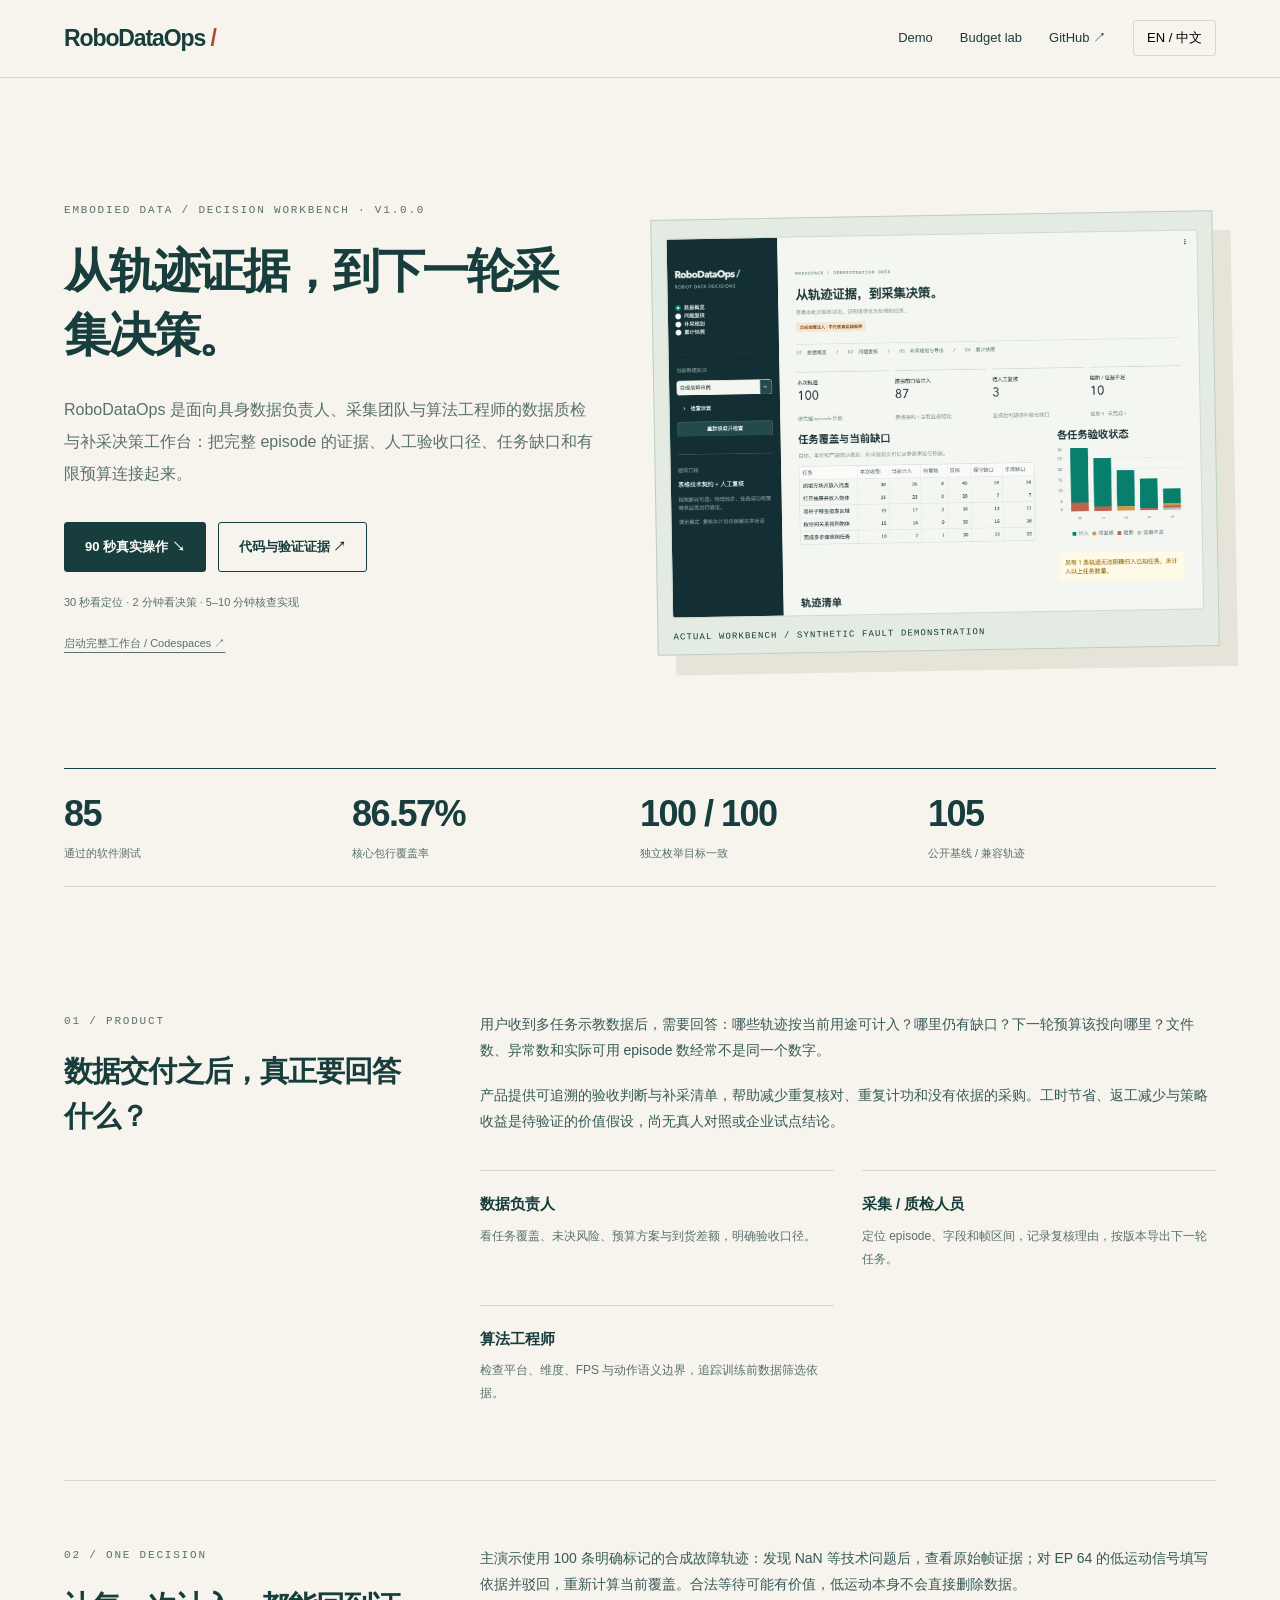
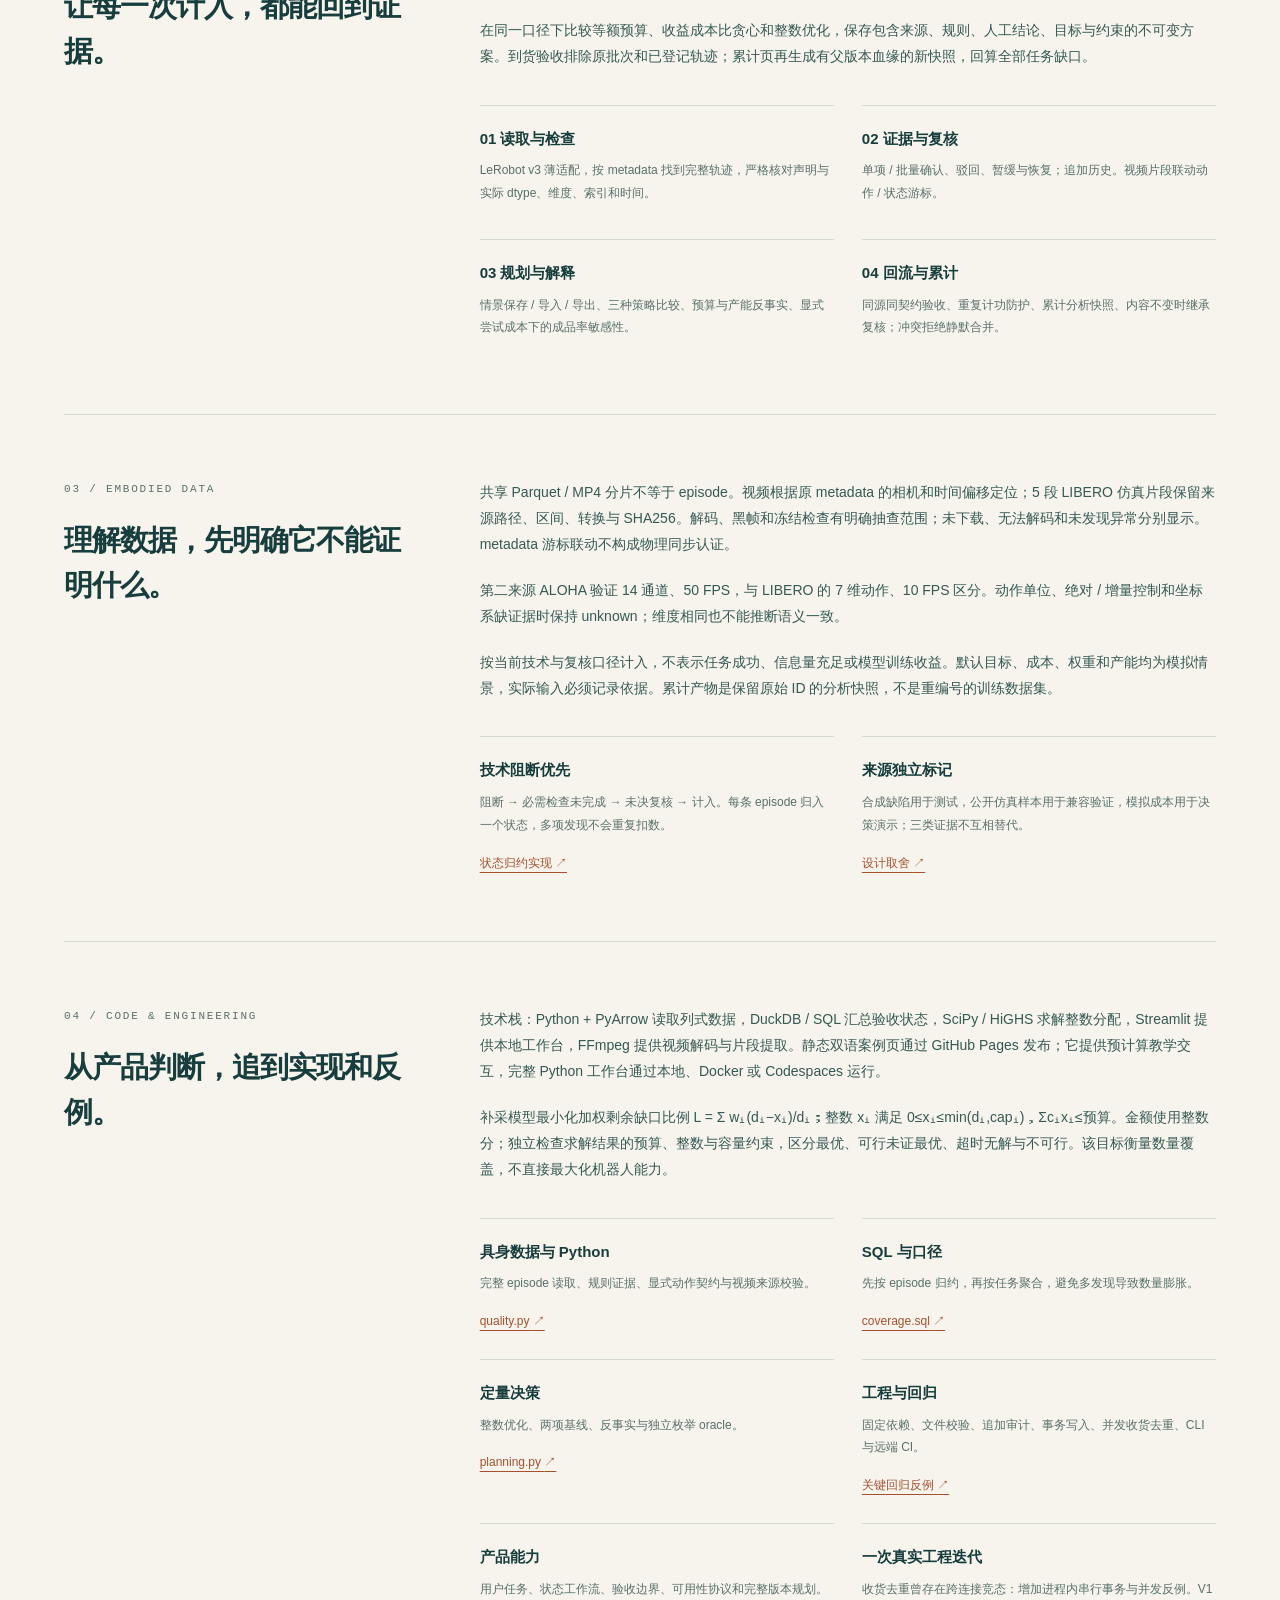
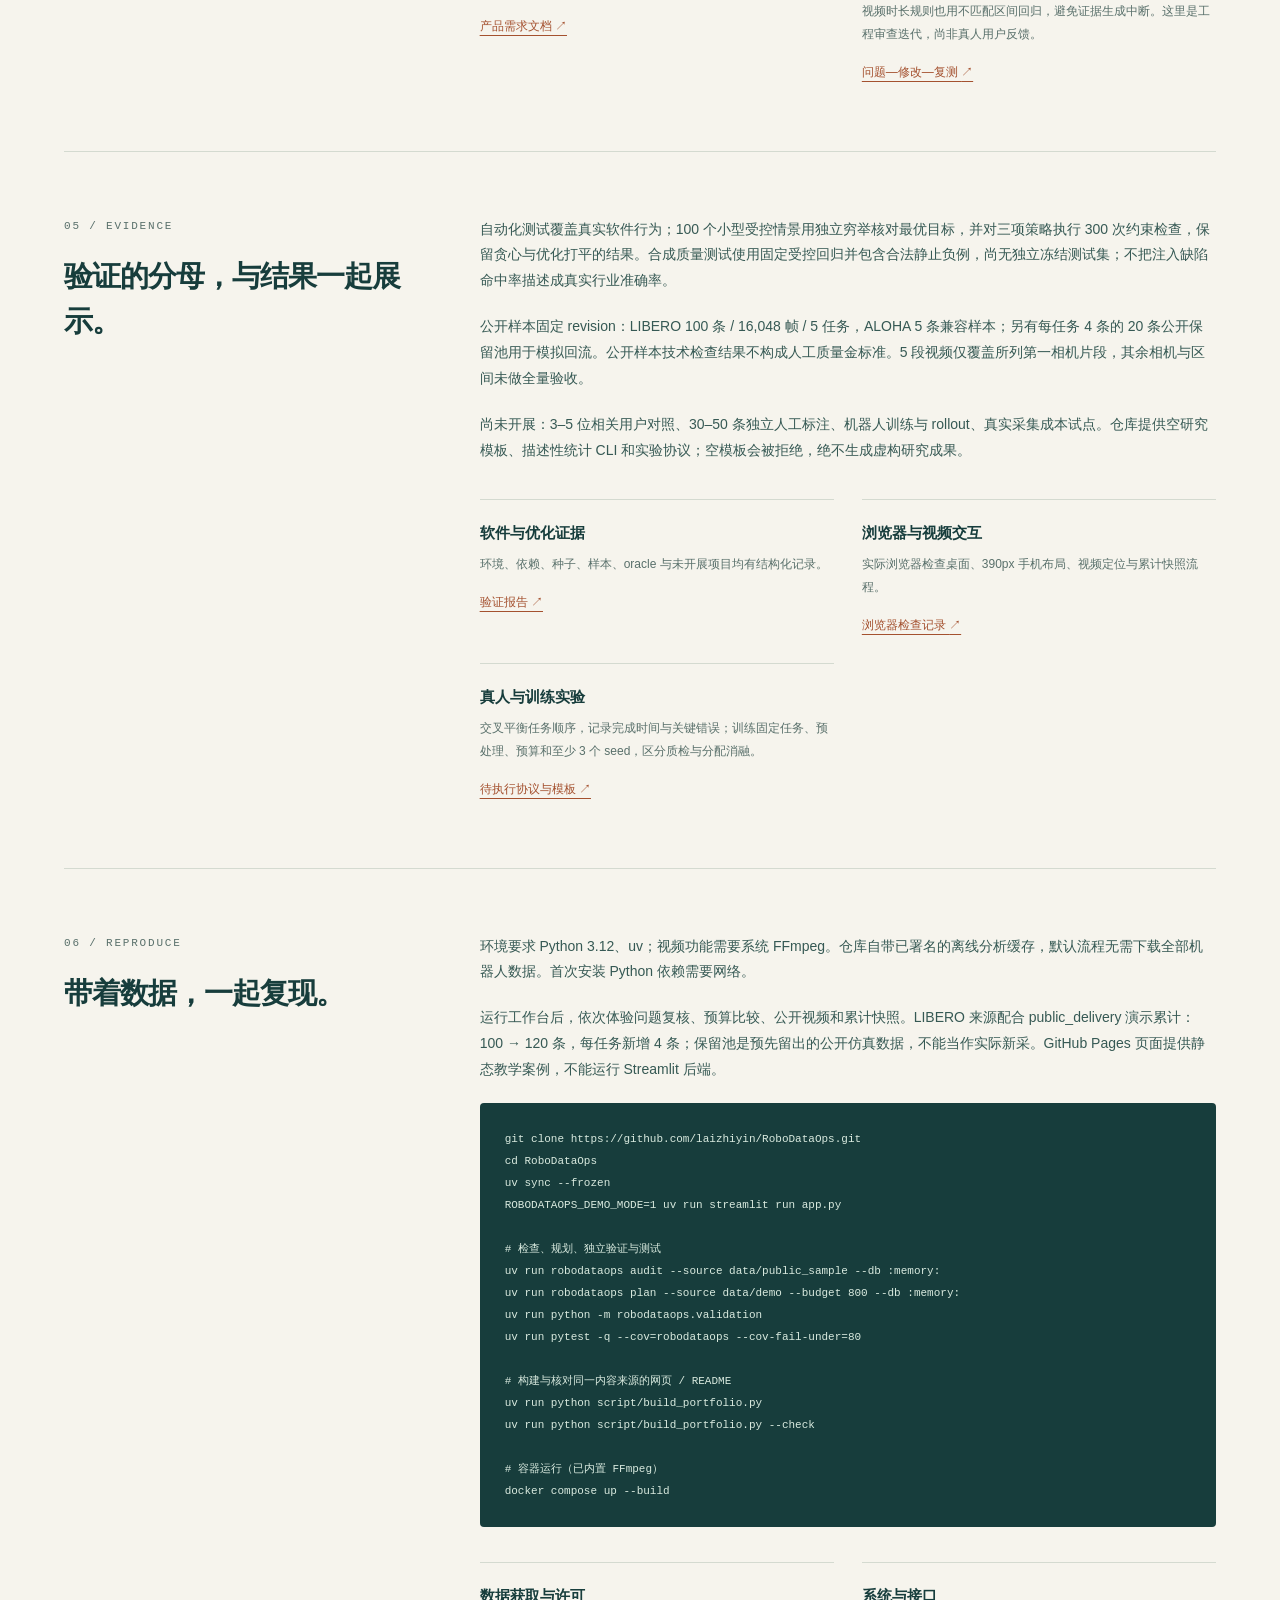
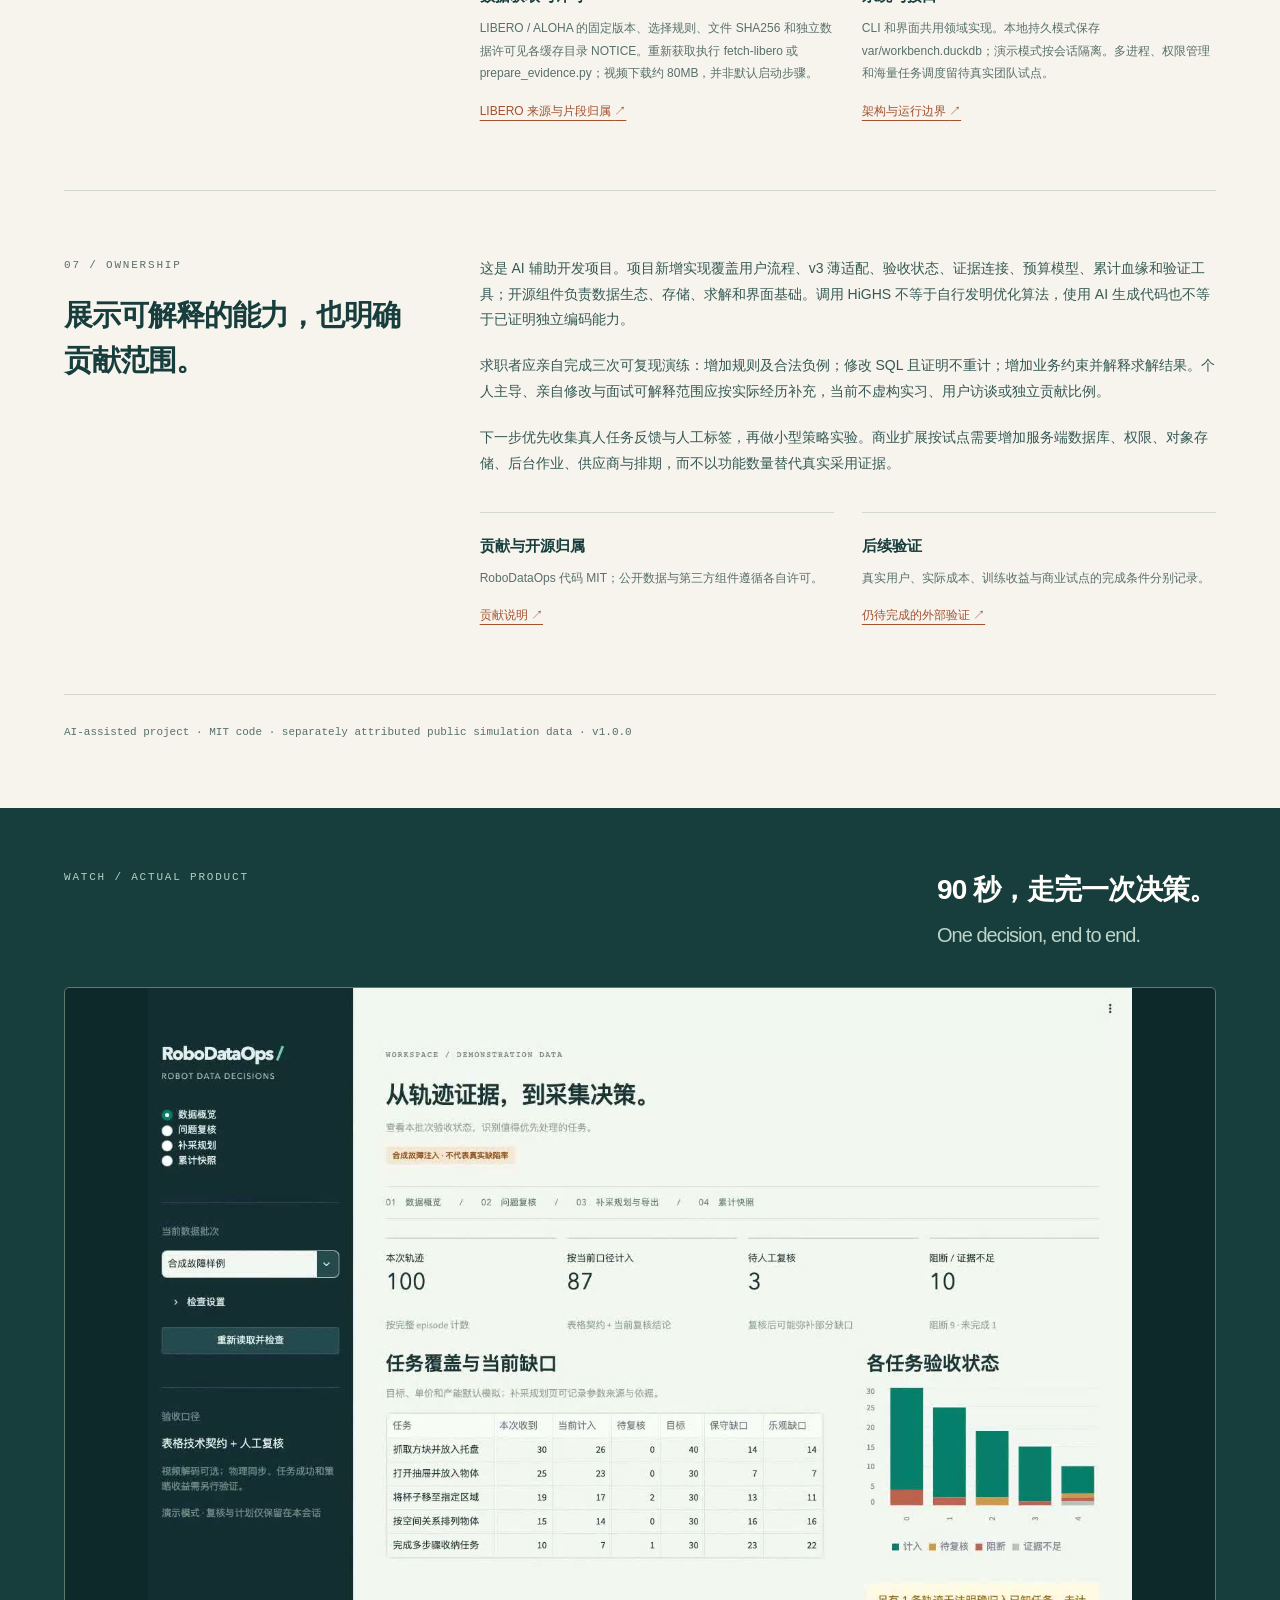
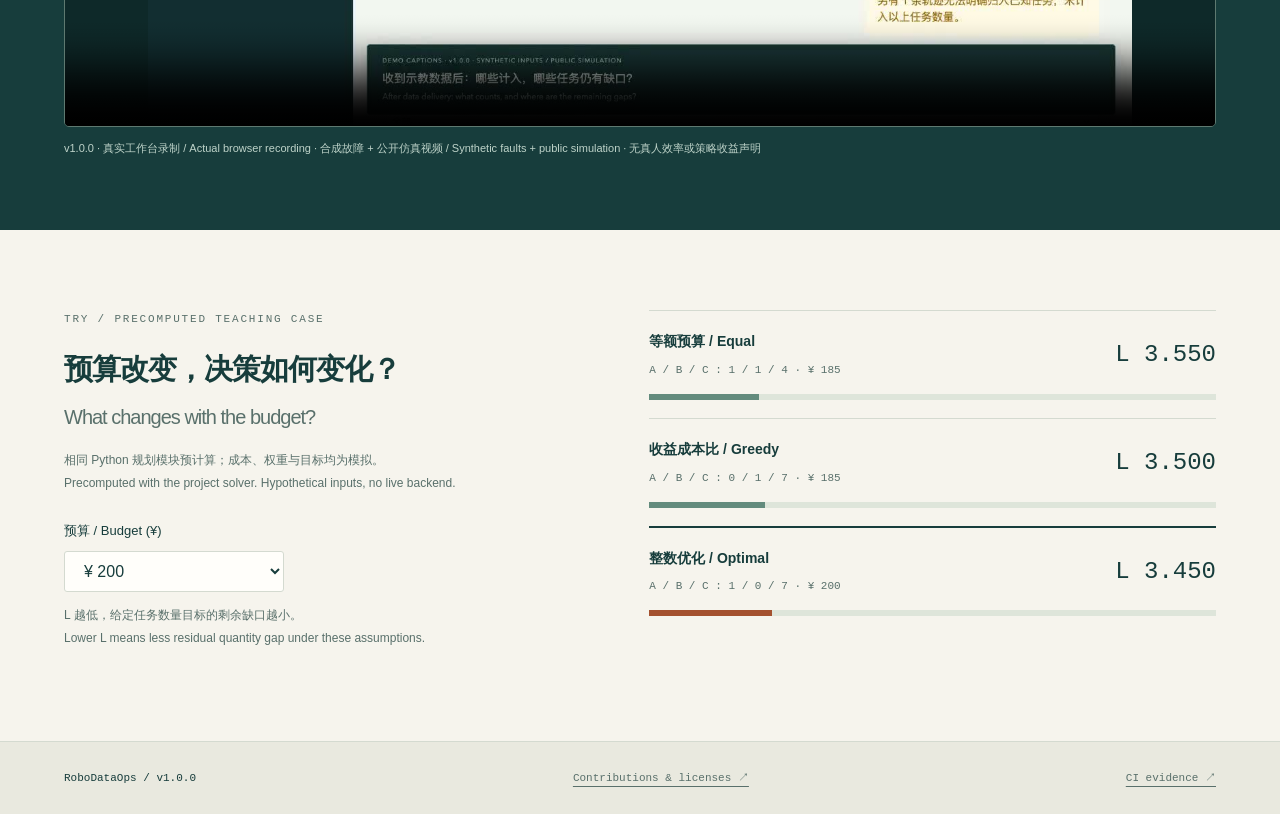
==== site/index.html @ c14e2771 "feat: deliver RoboDataOps v1 workbench and evidence portfolio Add attributed video evidence, cumulat" ====
<!doctype html>
<html lang="zh-CN"><head><meta charset="utf-8"><meta name="viewport" content="width=device-width,initial-scale=1"><meta name="description" content="RoboDataOps: a traceable embodied-data audit and collection decision workbench. Explore the product, code, real demo and validation evidence."><meta name="theme-color" content="#173d3c"><title>RoboDataOps — Trajectory evidence → collection decisions</title><link rel="stylesheet" href="assets/style.css"><link rel="icon" href="data:image/svg+xml,%3Csvg xmlns='http://www.w3.org/2000/svg' viewBox='0 0 64 64'%3E%3Crect width='64' height='64' rx='12' fill='%23173d3c'/%3E%3Cpath d='M16 44V20h16a9 9 0 0 1 0 18H16m17 0 13 10' stroke='%23c8e6d5' stroke-width='5' fill='none'/%3E%3C/svg%3E"></head>
<body><a class="skip" href="#main">跳到内容 / Skip to content</a><nav class="nav" aria-label="Main"><a class="brand" href="#">RoboDataOps<span> /</span></a><div class="nav-links"><a href="#demo">Demo</a><a href="#simulation">Budget lab</a><a href="https://github.com/laizhiyin/RoboDataOps">GitHub ↗</a><button id="language" type="button" aria-label="Switch language">EN / 中文</button></div></nav>
<main id="main"><div data-language="zh" ><header class="hero"><div class="hero-copy"><span class="eyebrow">EMBODIED DATA / DECISION WORKBENCH · V1.0.0</span><h1>从轨迹证据，到下一轮采集决策。</h1><p class="lede">RoboDataOps 是面向具身数据负责人、采集团队与算法工程师的数据质检与补采决策工作台：把完整 episode 的证据、人工验收口径、任务缺口和有限预算连接起来。</p><div class="actions"><a class="primary" href="#demo">90 秒真实操作 <span aria-hidden="true">↘</span></a><a class="secondary" href="#engineering-zh">代码与验证证据 ↗</a></div><p class="reading-path">30 秒看定位 · 2 分钟看决策 · 5–10 分钟核查实现</p><p class="reading-path"><a href="https://codespaces.new/laizhiyin/RoboDataOps?quickstart=1">启动完整工作台 / Codespaces ↗</a></p></div><figure class="product-shot"><img src="assets/overview.png" alt="RoboDataOps workbench: task coverage and acceptance states" width="1440" height="1100"><figcaption>ACTUAL WORKBENCH / SYNTHETIC FAULT DEMONSTRATION</figcaption></figure></header><div class="metrics"><a class="metric" href="https://github.com/laizhiyin/RoboDataOps/blob/v1.0.0/reports/test-summary.json"><strong>85</strong><span>通过的软件测试</span></a><a class="metric" href="https://github.com/laizhiyin/RoboDataOps/blob/v1.0.0/reports/test-summary.json"><strong>86.57%</strong><span>核心包行覆盖率</span></a><a class="metric" href="https://github.com/laizhiyin/RoboDataOps/blob/v1.0.0/reports/validation.json"><strong>100 / 100</strong><span>独立枚举目标一致</span></a><a class="metric" href="https://github.com/laizhiyin/RoboDataOps/blob/v1.0.0/reports/v1-evidence.json"><strong>105</strong><span>公开基线 / 兼容轨迹</span></a></div><section id="problem-zh" class="chapter"><div class="chapter-title"><span class="eyebrow">01 / PRODUCT</span><h2>数据交付之后，真正要回答什么？</h2></div><div class="chapter-body"><p>用户收到多任务示教数据后，需要回答：哪些轨迹按当前用途可计入？哪里仍有缺口？下一轮预算该投向哪里？文件数、异常数和实际可用 episode 数经常不是同一个数字。</p><p>产品提供可追溯的验收判断与补采清单，帮助减少重复核对、重复计功和没有依据的采购。工时节省、返工减少与策略收益是待验证的价值假设，尚无真人对照或企业试点结论。</p><div class="details"><article class="detail"><h3>数据负责人</h3><p>看任务覆盖、未决风险、预算方案与到货差额，明确验收口径。</p></article><article class="detail"><h3>采集 / 质检人员</h3><p>定位 episode、字段和帧区间，记录复核理由，按版本导出下一轮任务。</p></article><article class="detail"><h3>算法工程师</h3><p>检查平台、维度、FPS 与动作语义边界，追踪训练前数据筛选依据。</p></article></div></div></section><section id="workflow-zh" class="chapter"><div class="chapter-title"><span class="eyebrow">02 / ONE DECISION</span><h2>让每一次计入，都能回到证据。</h2></div><div class="chapter-body"><p>主演示使用 100 条明确标记的合成故障轨迹：发现 NaN 等技术问题后，查看原始帧证据；对 EP 64 的低运动信号填写依据并驳回，重新计算当前覆盖。合法等待可能有价值，低运动本身不会直接删除数据。</p><p>在同一口径下比较等额预算、收益成本比贪心和整数优化，保存包含来源、规则、人工结论、目标与约束的不可变方案。到货验收排除原批次和已登记轨迹；累计页再生成有父版本血缘的新快照，回算全部任务缺口。</p><div class="details"><article class="detail"><h3>01 读取与检查</h3><p>LeRobot v3 薄适配，按 metadata 找到完整轨迹，严格核对声明与实际 dtype、维度、索引和时间。</p></article><article class="detail"><h3>02 证据与复核</h3><p>单项 / 批量确认、驳回、暂缓与恢复；追加历史。视频片段联动动作 / 状态游标。</p></article><article class="detail"><h3>03 规划与解释</h3><p>情景保存 / 导入 / 导出、三种策略比较、预算与产能反事实、显式尝试成本下的成品率敏感性。</p></article><article class="detail"><h3>04 回流与累计</h3><p>同源同契约验收、重复计功防护、累计分析快照、内容不变时继承复核；冲突拒绝静默合并。</p></article></div></div></section><section id="embodied-zh" class="chapter"><div class="chapter-title"><span class="eyebrow">03 / EMBODIED DATA</span><h2>理解数据，先明确它不能证明什么。</h2></div><div class="chapter-body"><p>共享 Parquet / MP4 分片不等于 episode。视频根据原 metadata 的相机和时间偏移定位；5 段 LIBERO 仿真片段保留来源路径、区间、转换与 SHA256。解码、黑帧和冻结检查有明确抽查范围；未下载、无法解码和未发现异常分别显示。metadata 游标联动不构成物理同步认证。</p><p>第二来源 ALOHA 验证 14 通道、50 FPS，与 LIBERO 的 7 维动作、10 FPS 区分。动作单位、绝对 / 增量控制和坐标系缺证据时保持 unknown；维度相同也不能推断语义一致。</p><p>按当前技术与复核口径计入，不表示任务成功、信息量充足或模型训练收益。默认目标、成本、权重和产能均为模拟情景，实际输入必须记录依据。累计产物是保留原始 ID 的分析快照，不是重编号的训练数据集。</p><div class="details"><article class="detail"><h3>技术阻断优先</h3><p>阻断 → 必需检查未完成 → 未决复核 → 计入。每条 episode 归入一个状态，多项发现不会重复扣数。</p><a href="https://github.com/laizhiyin/RoboDataOps/blob/v1.0.0/src/robodataops/metrics.py">状态归约实现 <span aria-hidden="true">↗</span></a></article><article class="detail"><h3>来源独立标记</h3><p>合成缺陷用于测试，公开仿真样本用于兼容验证，模拟成本用于决策演示；三类证据不互相替代。</p><a href="https://github.com/laizhiyin/RoboDataOps/blob/v1.0.0/docs/decisions.md">设计取舍 <span aria-hidden="true">↗</span></a></article></div></div></section><section id="engineering-zh" class="chapter"><div class="chapter-title"><span class="eyebrow">04 / CODE &amp; ENGINEERING</span><h2>从产品判断，追到实现和反例。</h2></div><div class="chapter-body"><p>技术栈：Python + PyArrow 读取列式数据，DuckDB / SQL 汇总验收状态，SciPy / HiGHS 求解整数分配，Streamlit 提供本地工作台，FFmpeg 提供视频解码与片段提取。静态双语案例页通过 GitHub Pages 发布；它提供预计算教学交互，完整 Python 工作台通过本地、Docker 或 Codespaces 运行。</p><p>补采模型最小化加权剩余缺口比例 L = Σ wᵢ(dᵢ−xᵢ)/dᵢ；整数 xᵢ 满足 0≤xᵢ≤min(dᵢ,capᵢ)，Σcᵢxᵢ≤预算。金额使用整数分；独立检查求解结果的预算、整数与容量约束，区分最优、可行未证最优、超时无解与不可行。该目标衡量数量覆盖，不直接最大化机器人能力。</p><div class="details"><article class="detail"><h3>具身数据与 Python</h3><p>完整 episode 读取、规则证据、显式动作契约与视频来源校验。</p><a href="https://github.com/laizhiyin/RoboDataOps/blob/v1.0.0/src/robodataops/quality.py">quality.py <span aria-hidden="true">↗</span></a></article><article class="detail"><h3>SQL 与口径</h3><p>先按 episode 归约，再按任务聚合，避免多发现导致数量膨胀。</p><a href="https://github.com/laizhiyin/RoboDataOps/blob/v1.0.0/src/robodataops/sql/coverage.sql">coverage.sql <span aria-hidden="true">↗</span></a></article><article class="detail"><h3>定量决策</h3><p>整数优化、两项基线、反事实与独立枚举 oracle。</p><a href="https://github.com/laizhiyin/RoboDataOps/blob/v1.0.0/src/robodataops/planning.py">planning.py <span aria-hidden="true">↗</span></a></article><article class="detail"><h3>工程与回归</h3><p>固定依赖、文件校验、追加审计、事务写入、并发收货去重、CLI 与远端 CI。</p><a href="https://github.com/laizhiyin/RoboDataOps/blob/v1.0.0/tests/test_review_regressions.py">关键回归反例 <span aria-hidden="true">↗</span></a></article><article class="detail"><h3>产品能力</h3><p>用户任务、状态工作流、验收边界、可用性协议和完整版本规划。</p><a href="https://github.com/laizhiyin/RoboDataOps/blob/v1.0.0/docs/PRD.md">产品需求文档 <span aria-hidden="true">↗</span></a></article><article class="detail"><h3>一次真实工程迭代</h3><p>收货去重曾存在跨连接竞态：增加进程内串行事务与并发反例。V1 视频时长规则也用不匹配区间回归，避免证据生成中断。这里是工程审查迭代，尚非真人用户反馈。</p><a href="https://github.com/laizhiyin/RoboDataOps/blob/v1.0.0/docs/iteration-log.md">问题—修改—复测 <span aria-hidden="true">↗</span></a></article></div></div></section><section id="validation-zh" class="chapter"><div class="chapter-title"><span class="eyebrow">05 / EVIDENCE</span><h2>验证的分母，与结果一起展示。</h2></div><div class="chapter-body"><p>自动化测试覆盖真实软件行为；100 个小型受控情景用独立穷举核对最优目标，并对三项策略执行 300 次约束检查，保留贪心与优化打平的结果。合成质量测试使用固定受控回归并包含合法静止负例，尚无独立冻结测试集；不把注入缺陷命中率描述成真实行业准确率。</p><p>公开样本固定 revision：LIBERO 100 条 / 16,048 帧 / 5 任务，ALOHA 5 条兼容样本；另有每任务 4 条的 20 条公开保留池用于模拟回流。公开样本技术检查结果不构成人工质量金标准。5 段视频仅覆盖所列第一相机片段，其余相机与区间未做全量验收。</p><p>尚未开展：3–5 位相关用户对照、30–50 条独立人工标注、机器人训练与 rollout、真实采集成本试点。仓库提供空研究模板、描述性统计 CLI 和实验协议；空模板会被拒绝，绝不生成虚构研究成果。</p><div class="details"><article class="detail"><h3>软件与优化证据</h3><p>环境、依赖、种子、样本、oracle 与未开展项目均有结构化记录。</p><a href="https://github.com/laizhiyin/RoboDataOps/blob/v1.0.0/reports/validation.md">验证报告 <span aria-hidden="true">↗</span></a></article><article class="detail"><h3>浏览器与视频交互</h3><p>实际浏览器检查桌面、390px 手机布局、视频定位与累计快照流程。</p><a href="https://github.com/laizhiyin/RoboDataOps/blob/v1.0.0/reports/browser-smoke.json">浏览器检查记录 <span aria-hidden="true">↗</span></a></article><article class="detail"><h3>真人与训练实验</h3><p>交叉平衡任务顺序，记录完成时间与关键错误；训练固定任务、预处理、预算和至少 3 个 seed，区分质检与分配消融。</p><a href="https://github.com/laizhiyin/RoboDataOps/blob/v1.0.0/docs/research/README.md">待执行协议与模板 <span aria-hidden="true">↗</span></a></article></div></div></section><section id="reproduce-zh" class="chapter"><div class="chapter-title"><span class="eyebrow">06 / REPRODUCE</span><h2>带着数据，一起复现。</h2></div><div class="chapter-body"><p>环境要求 Python 3.12、uv；视频功能需要系统 FFmpeg。仓库自带已署名的离线分析缓存，默认流程无需下载全部机器人数据。首次安装 Python 依赖需要网络。</p><p>运行工作台后，依次体验问题复核、预算比较、公开视频和累计快照。LIBERO 来源配合 public_delivery 演示累计：100 → 120 条，每任务新增 4 条；保留池是预先留出的公开仿真数据，不能当作实际新采。GitHub Pages 页面提供静态教学案例，不能运行 Streamlit 后端。</p><pre><code>git clone https://github.com/laizhiyin/RoboDataOps.git
cd RoboDataOps
uv sync --frozen
ROBODATAOPS_DEMO_MODE=1 uv run streamlit run app.py

# 检查、规划、独立验证与测试
uv run robodataops audit --source data/public_sample --db :memory:
uv run robodataops plan --source data/demo --budget 800 --db :memory:
uv run python -m robodataops.validation
uv run pytest -q --cov=robodataops --cov-fail-under=80

# 构建与核对同一内容来源的网页 / README
uv run python script/build_portfolio.py
uv run python script/build_portfolio.py --check

# 容器运行（已内置 FFmpeg）
docker compose up --build</code></pre><div class="details"><article class="detail"><h3>数据获取与许可</h3><p>LIBERO / ALOHA 的固定版本、选择规则、文件 SHA256 和独立数据许可见各缓存目录 NOTICE。重新获取执行 fetch-libero 或 prepare_evidence.py；视频下载约 80MB，并非默认启动步骤。</p><a href="https://github.com/laizhiyin/RoboDataOps/blob/v1.0.0/data/public_sample/NOTICE.md">LIBERO 来源与片段归属 <span aria-hidden="true">↗</span></a></article><article class="detail"><h3>系统与接口</h3><p>CLI 和界面共用领域实现。本地持久模式保存 var/workbench.duckdb；演示模式按会话隔离。多进程、权限管理和海量任务调度留待真实团队试点。</p><a href="https://github.com/laizhiyin/RoboDataOps/blob/v1.0.0/docs/architecture.md">架构与运行边界 <span aria-hidden="true">↗</span></a></article></div></div></section><section id="contribution-zh" class="chapter"><div class="chapter-title"><span class="eyebrow">07 / OWNERSHIP</span><h2>展示可解释的能力，也明确贡献范围。</h2></div><div class="chapter-body"><p>这是 AI 辅助开发项目。项目新增实现覆盖用户流程、v3 薄适配、验收状态、证据连接、预算模型、累计血缘和验证工具；开源组件负责数据生态、存储、求解和界面基础。调用 HiGHS 不等于自行发明优化算法，使用 AI 生成代码也不等于已证明独立编码能力。</p><p>求职者应亲自完成三次可复现演练：增加规则及合法负例；修改 SQL 且证明不重计；增加业务约束并解释求解结果。个人主导、亲自修改与面试可解释范围应按实际经历补充，当前不虚构实习、用户访谈或独立贡献比例。</p><p>下一步优先收集真人任务反馈与人工标签，再做小型策略实验。商业扩展按试点需要增加服务端数据库、权限、对象存储、后台作业、供应商与排期，而不以功能数量替代真实采用证据。</p><div class="details"><article class="detail"><h3>贡献与开源归属</h3><p>RoboDataOps 代码 MIT；公开数据与第三方组件遵循各自许可。</p><a href="https://github.com/laizhiyin/RoboDataOps/blob/v1.0.0/docs/contributions.md">贡献说明 <span aria-hidden="true">↗</span></a></article><article class="detail"><h3>后续验证</h3><p>真实用户、实际成本、训练收益与商业试点的完成条件分别记录。</p><a href="https://github.com/laizhiyin/RoboDataOps/blob/v1.0.0/docs/NEXT_STEPS.md">仍待完成的外部验证 <span aria-hidden="true">↗</span></a></article></div></div></section><div class="footer-note">AI-assisted project · MIT code · separately attributed public simulation data · v1.0.0</div></div>
<div data-language="en" hidden><header class="hero"><div class="hero-copy"><span class="eyebrow">EMBODIED DATA / DECISION WORKBENCH · V1.0.0</span><h1>From trajectory evidence to the next collection decision.</h1><p class="lede">RoboDataOps connects complete-episode evidence, human acceptance decisions, task coverage and limited collection budgets for robotics data leads, operators and ML engineers.</p><div class="actions"><a class="primary" href="#demo">90-second real walkthrough <span aria-hidden="true">↘</span></a><a class="secondary" href="#engineering-en">Code and verification ↗</a></div><p class="reading-path">30 seconds: the problem · 2 minutes: a decision · 5–10 minutes: inspect the evidence</p><p class="reading-path"><a href="https://codespaces.new/laizhiyin/RoboDataOps?quickstart=1">Launch full workbench / Codespaces ↗</a></p></div><figure class="product-shot"><img src="assets/overview.png" alt="RoboDataOps workbench: task coverage and acceptance states" width="1440" height="1100"><figcaption>ACTUAL WORKBENCH / SYNTHETIC FAULT DEMONSTRATION</figcaption></figure></header><div class="metrics"><a class="metric" href="https://github.com/laizhiyin/RoboDataOps/blob/v1.0.0/reports/test-summary.json"><strong>85</strong><span>passing software tests</span></a><a class="metric" href="https://github.com/laizhiyin/RoboDataOps/blob/v1.0.0/reports/test-summary.json"><strong>86.57%</strong><span>core package line coverage</span></a><a class="metric" href="https://github.com/laizhiyin/RoboDataOps/blob/v1.0.0/reports/validation.json"><strong>100 / 100</strong><span>exhaustive oracle matches</span></a><a class="metric" href="https://github.com/laizhiyin/RoboDataOps/blob/v1.0.0/reports/v1-evidence.json"><strong>105</strong><span>public baseline / compatibility episodes</span></a></div><section id="problem-en" class="chapter"><div class="chapter-title"><span class="eyebrow">01 / PRODUCT</span><h2>After delivery, what should the team do next?</h2></div><div class="chapter-body"><p>Teams need to decide which episodes count for a stated use, which tasks remain under-covered and where to spend the next collection budget. File counts, finding counts and accepted episode counts differ.</p><p>The product provides traceable acceptance and collection decisions. Reduced review effort, rework and policy improvements are hypotheses awaiting real user and operational studies.</p><div class="details"><article class="detail"><h3>Data leads</h3><p>Inspect coverage, unresolved risk, budget alternatives and delivery shortfalls.</p></article><article class="detail"><h3>Collection and QA operators</h3><p>Locate episode/frame evidence, record reasons and export versioned collection tasks.</p></article><article class="detail"><h3>ML engineers</h3><p>Check platform, dimensions, FPS and action semantics before training.</p></article></div></div></section><section id="workflow-en" class="chapter"><div class="chapter-title"><span class="eyebrow">02 / ONE DECISION</span><h2>Every accepted episode has a traceable reason.</h2></div><div class="chapter-body"><p>The main walkthrough uses 100 explicitly synthetic fault episodes. Inspect NaN evidence, then dismiss the low-motion signal for EP 64 with a reason and recalculate coverage. A useful waiting action is not automatically discarded.</p><p>Compare equal-budget, benefit/cost greedy and integer optimization under identical inputs. Save immutable plans with provenance, rules, reviews and constraints. Reconcile incoming data without double credit, then create a cumulative snapshot with lineage and recompute total gaps.</p><div class="details"><article class="detail"><h3>01 Read and audit</h3><p>A thin LeRobot v3 adapter reconstructs complete episodes and checks declared versus actual dtype, dimensions, indices and timing.</p></article><article class="detail"><h3>02 Inspect and review</h3><p>Individual/bulk confirmation, dismissal, deferral and reopening preserve append-only history. Video seeking moves action/state cursors.</p></article><article class="detail"><h3>03 Plan and explain</h3><p>Save/import/export scenarios; compare strategies; recalculate budget/capacity counterfactuals and explicit attempt-cost yield assumptions.</p></article><article class="detail"><h3>04 Receive and accumulate</h3><p>Require matching source/contracts, prevent duplicate credit, preserve lineage and carry reviews only for unchanged evidence.</p></article></div></div></section><section id="embodied-en" class="chapter"><div class="chapter-title"><span class="eyebrow">03 / EMBODIED DATA</span><h2>Know what the evidence cannot establish.</h2></div><div class="chapter-body"><p>Shared Parquet/MP4 shards are not episodes. Five LIBERO simulation clips retain original camera paths, metadata intervals, transformations and SHA256. Missing downloads, decoding errors and sampled checks remain distinct. Metadata-based playback is not physical synchronization certification.</p><p>ALOHA checks a second contract: 14 action channels at 50 FPS, compared with LIBERO&#x27;s 7 at 10 FPS. Units, absolute/delta control and coordinate frames remain unknown without supporting evidence. Matching dimensions do not establish matching semantics.</p><p>Technical acceptance does not prove task success or training value. Targets, prices, priorities and capacity default to simulated inputs; actual estimates require rationale. Cumulative artifacts preserve original IDs for analysis and are not reindexed training splits.</p><div class="details"><article class="detail"><h3>Mutually exclusive states</h3><p>Blocked, then incomplete mandatory checks, then unresolved review, otherwise accepted. Multiple findings never subtract the same episode twice.</p><a href="https://github.com/laizhiyin/RoboDataOps/blob/v1.0.0/src/robodataops/metrics.py">State reduction <span aria-hidden="true">↗</span></a></article><article class="detail"><h3>Separate evidence sources</h3><p>Synthetic faults test software; public simulation samples test compatibility; hypothetical costs demonstrate decisions.</p><a href="https://github.com/laizhiyin/RoboDataOps/blob/v1.0.0/docs/decisions.md">Design decisions <span aria-hidden="true">↗</span></a></article></div></div></section><section id="engineering-en" class="chapter"><div class="chapter-title"><span class="eyebrow">04 / CODE &amp; ENGINEERING</span><h2>Follow a product decision into code and counterexamples.</h2></div><div class="chapter-body"><p>Python/PyArrow reads columnar data, DuckDB/SQL aggregates acceptance, SciPy/HiGHS solves integer allocation, Streamlit provides the local workbench and FFmpeg handles video. GitHub Pages hosts this bilingual static case study with precomputed teaching interactions; run the Python app locally, in Docker or Codespaces.</p><p>Minimize normalized weighted residual gaps L = Σ wᵢ(dᵢ−xᵢ)/dᵢ with integer 0≤xᵢ≤min(dᵢ,capᵢ) and Σcᵢxᵢ≤budget. Money uses integer cents. Independent checks verify feasibility and distinguish proven optimality, a feasible incumbent, timeout without a solution and infeasibility. The objective measures quantity coverage, not robot capability.</p><div class="details"><article class="detail"><h3>Embodied data / Python</h3><p>Complete episodes, evidence rules, explicit action contracts and verified clip provenance.</p><a href="https://github.com/laizhiyin/RoboDataOps/blob/v1.0.0/src/robodataops/quality.py">quality.py <span aria-hidden="true">↗</span></a></article><article class="detail"><h3>SQL / acceptance semantics</h3><p>Reduce once per episode before task aggregation.</p><a href="https://github.com/laizhiyin/RoboDataOps/blob/v1.0.0/src/robodataops/sql/coverage.sql">coverage.sql <span aria-hidden="true">↗</span></a></article><article class="detail"><h3>Quantitative decisions</h3><p>Integer optimization, two baselines, counterfactuals and an independent exhaustive oracle.</p><a href="https://github.com/laizhiyin/RoboDataOps/blob/v1.0.0/src/robodataops/planning.py">planning.py <span aria-hidden="true">↗</span></a></article><article class="detail"><h3>Engineering / regression</h3><p>Locked dependencies, checksums, append-only audits, transactions, receipt concurrency protection, CLI and remote CI.</p><a href="https://github.com/laizhiyin/RoboDataOps/blob/v1.0.0/tests/test_review_regressions.py">Regression counterexamples <span aria-hidden="true">↗</span></a></article><article class="detail"><h3>Product thinking</h3><p>User jobs, acceptance boundaries, research protocols and release scope.</p><a href="https://github.com/laizhiyin/RoboDataOps/blob/v1.0.0/docs/PRD.md">PRD <span aria-hidden="true">↗</span></a></article><article class="detail"><h3>An actual engineering iteration</h3><p>Receipt checks had a cross-connection race. A process-level transaction lock and concurrency regression fixed it. A mismatched video interval also guards evidence generation. These are engineering review findings, not user interviews.</p><a href="https://github.com/laizhiyin/RoboDataOps/blob/v1.0.0/docs/iteration-log.md">Observation, change, recheck <span aria-hidden="true">↗</span></a></article></div></div></section><section id="validation-en" class="chapter"><div class="chapter-title"><span class="eyebrow">05 / EVIDENCE</span><h2>Report the denominator with every result.</h2></div><div class="chapter-body"><p>One hundred small controlled cases compare optimal objectives against an independent exhaustive oracle, with 300 feasibility checks across three strategies. Ties are retained. Synthetic quality uses fixed controlled regressions with legitimate static negatives; an independently frozen test set is not yet established; injection recovery is not real-world accuracy.</p><p>Pinned public samples comprise 100 LIBERO episodes / 16,048 frames / five tasks and five ALOHA compatibility episodes. A separate 20-episode held-out public pool simulates incoming delivery. Five clips cover listed first-camera intervals only. Technical checks do not create a human quality gold standard.</p><p>Not yet conducted: 3–5-person user comparisons, 30–50 independently annotated episodes, robot training/rollouts or a real collection-cost pilot. Empty study templates, descriptive-analysis CLI and protocols are provided. Empty templates cannot produce results.</p><div class="details"><article class="detail"><h3>Software and optimizer evidence</h3><p>Environment, dependencies, seeds, samples, oracle results and unperformed studies are recorded.</p><a href="https://github.com/laizhiyin/RoboDataOps/blob/v1.0.0/reports/validation.md">Validation report <span aria-hidden="true">↗</span></a></article><article class="detail"><h3>Actual browser checks</h3><p>Desktop, 390px mobile, synchronized video seeking and cumulative workflow checks.</p><a href="https://github.com/laizhiyin/RoboDataOps/blob/v1.0.0/reports/browser-smoke.json">Browser evidence <span aria-hidden="true">↗</span></a></article><article class="detail"><h3>User and training protocols</h3><p>Counterbalance task order and record time/errors. Fix preprocessing, budgets and at least three training seeds; separate filtering from allocation ablations.</p><a href="https://github.com/laizhiyin/RoboDataOps/blob/v1.0.0/docs/research/README.md">Protocols and blank templates <span aria-hidden="true">↗</span></a></article></div></div></section><section id="reproduce-en" class="chapter"><div class="chapter-title"><span class="eyebrow">06 / REPRODUCE</span><h2>Reproduce the workflow with attributed data.</h2></div><div class="chapter-body"><p>Use Python 3.12 and uv; install system FFmpeg for video. Curated offline analysis caches are included. First dependency installation needs network access.</p><p>Try review, budget comparison, public clips and cumulative snapshots. With LIBERO and public_delivery, the simulation grows from 100 to 120 episodes, four per task. This is reserved public data, not newly captured delivery. GitHub Pages cannot run the Streamlit backend.</p><pre><code>git clone https://github.com/laizhiyin/RoboDataOps.git
cd RoboDataOps
uv sync --frozen
ROBODATAOPS_DEMO_MODE=1 uv run streamlit run app.py

uv run robodataops audit --source data/public_sample --db :memory:
uv run robodataops plan --source data/demo --budget 800 --db :memory:
uv run python -m robodataops.validation
uv run pytest -q --cov=robodataops --cov-fail-under=80
uv run python script/build_portfolio.py --check
docker compose up --build</code></pre><div class="details"><article class="detail"><h3>Data acquisition and licensing</h3><p>Pinned revisions, selection, checksums and data licenses are recorded in each cache&#x27;s NOTICE. fetch-libero and prepare_evidence.py reproduce acquisition; video downloads total about 80MB and are optional.</p><a href="https://github.com/laizhiyin/RoboDataOps/blob/v1.0.0/data/public_sample/NOTICE.md">LIBERO attribution <span aria-hidden="true">↗</span></a></article><article class="detail"><h3>Architecture and limits</h3><p>CLI and UI share domain logic. Persistent mode uses var/workbench.duckdb; demo mode isolates sessions. Multi-process serving, authorization and large jobs remain pilot-driven extensions.</p><a href="https://github.com/laizhiyin/RoboDataOps/blob/v1.0.0/docs/architecture.md">Architecture <span aria-hidden="true">↗</span></a></article></div></div></section><section id="contribution-en" class="chapter"><div class="chapter-title"><span class="eyebrow">07 / OWNERSHIP</span><h2>Show explainable capability and honest ownership.</h2></div><div class="chapter-body"><p>This is an AI-assisted project. New implementation covers workflows, the thin adapter, acceptance, evidence linkage, planning, cumulative lineage and validation tools. Open-source components supply the ecosystem, storage, solver and UI foundations. Using HiGHS is not inventing an optimization algorithm, and generated code alone does not prove independent coding ability.</p><p>The candidate should personally rehearse three changes: add a rule with a valid negative; change SQL and prove no double count; add a business constraint and explain the solver result. Describe personal decisions and hands-on contributions according to actual experience. No interview, internship or ownership percentage is fabricated.</p><p>Next priorities are real task feedback and independent labels, followed by small policy experiments. Add server databases, permissions, object storage, background jobs and supplier scheduling when a real pilot needs them.</p><div class="details"><article class="detail"><h3>Contributions and licenses</h3><p>Project code is MIT; datasets and third-party components retain their own licenses.</p><a href="https://github.com/laizhiyin/RoboDataOps/blob/v1.0.0/docs/contributions.md">Attribution <span aria-hidden="true">↗</span></a></article><article class="detail"><h3>Remaining external validation</h3><p>User studies, actual costs, training value and commercial adoption have separate completion criteria.</p><a href="https://github.com/laizhiyin/RoboDataOps/blob/v1.0.0/docs/NEXT_STEPS.md">Next validation steps <span aria-hidden="true">↗</span></a></article></div></div></section><div class="footer-note">AI-assisted project · MIT code · separately attributed public simulation data · v1.0.0</div></div>
<section id="demo" class="media-section"><div class="section-label"><span class="eyebrow">WATCH / ACTUAL PRODUCT</span><h2>90 秒，走完一次决策。<br><span>One decision, end to end.</span></h2></div><video controls playsinline preload="metadata" poster="assets/video-poster.jpg" aria-label="RoboDataOps real workbench walkthrough"><source src="assets/robodataops-demo.mp4" type="video/mp4"><track kind="captions" src="assets/captions-zh.vtt" srclang="zh" label="中文字幕"><track kind="captions" src="assets/captions-en.vtt" srclang="en" label="English captions">Your browser does not support embedded video.</video><p class="caption">v1.0.0 · 真实工作台录制 / Actual browser recording · 合成故障 + 公开仿真视频 / Synthetic faults + public simulation · 无真人效率或策略收益声明</p></section>
<section id="simulation" class="budget-section"><div><span class="eyebrow">TRY / PRECOMPUTED TEACHING CASE</span><h2>预算改变，决策如何变化？<br><span>What changes with the budget?</span></h2><p>相同 Python 规划模块预计算；成本、权重与目标均为模拟。<br>Precomputed with the project solver. Hypothetical inputs, no live backend.</p><label for="budget">预算 / Budget (¥)</label><select id="budget"></select><p class="caption">L 越低，给定任务数量目标的剩余缺口越小。<br>Lower L means less residual quantity gap under these assumptions.</p></div><div id="scenario-results" aria-live="polite"></div></section>
</main><footer><span>RoboDataOps / v1.0.0</span><a href="https://github.com/laizhiyin/RoboDataOps/blob/v1.0.0/docs/contributions.md">Contributions & licenses ↗</a><a href="https://github.com/laizhiyin/RoboDataOps/actions">CI evidence ↗</a></footer><script type="application/json" id="scenario-data">[{"budget_cents": 20000, "plans": [{"allocation": {"A": 1, "B": 1, "C": 4}, "budget_cents": 20000, "elapsed_seconds": 4.7249995986931026e-05, "initial_loss": 4.4, "message": "有缺口的任务均分剩余预算；取整余款反复均分，零星余款按任务 ID 分配", "residual_loss": 3.55, "solver_bound": null, "solver_gap": null, "spent_cents": 18500, "status": "heuristic", "strategy": "equal"}, {"allocation": {"A": 0, "B": 1, "C": 7}, "budget_cents": 20000, "elapsed_seconds": 1.3917000615037978e-05, "initial_loss": 4.4, "message": "按单位成本的加权缺口收益排序，整数购买，任务 ID 打破并列", "residual_loss": 3.4999999999999996, "solver_bound": null, "solver_gap": null, "spent_cents": 18500, "status": "heuristic", "strategy": "greedy"}, {"allocation": {"A": 1, "B": 0, "C": 7}, "budget_cents": 20000, "elapsed_seconds": 0.006526959012262523, "initial_loss": 4.4, "message": "已证明当前数量目标下的最优解；等优分配可能不唯一", "residual_loss": 3.4499999999999997, "solver_bound": 3.45, "solver_gap": 0.0, "spent_cents": 20000, "status": "optimal", "strategy": "optimal"}], "tasks": [{"capacity": 8, "cost_cents": 6000, "current": 0, "demand": 8, "label": "Task A", "parameter_source": "simulated", "target": 0, "task_id": "A", "weight": 2}, {"capacity": 5, "cost_cents": 4500, "current": 0, "demand": 7, "label": "Task B", "parameter_source": "simulated", "target": 0, "task_id": "B", "weight": 1.4}, {"capacity": 7, "cost_cents": 2000, "current": 0, "demand": 10, "label": "Task C", "parameter_source": "simulated", "target": 0, "task_id": "C", "weight": 1}]}, {"budget_cents": 35000, "plans": [{"allocation": {"A": 2, "B": 2, "C": 7}, "budget_cents": 35000, "elapsed_seconds": 1.883300137706101e-05, "initial_loss": 4.4, "message": "有缺口的任务均分剩余预算；取整余款反复均分，零星余款按任务 ID 分配", "residual_loss": 2.8, "solver_bound": null, "solver_gap": null, "spent_cents": 35000, "status": "heuristic", "strategy": "equal"}, {"allocation": {"A": 0, "B": 4, "C": 7}, "budget_cents": 35000, "elapsed_seconds": 9.625000529922545e-06, "initial_loss": 4.4, "message": "按单位成本的加权缺口收益排序，整数购买，任务 ID 打破并列", "residual_loss": 2.9, "solver_bound": null, "solver_gap": null, "spent_cents": 32000, "status": "heuristic", "strategy": "greedy"}, {"allocation": {"A": 2, "B": 2, "C": 7}, "budget_cents": 35000, "elapsed_seconds": 0.005114291998324916, "initial_loss": 4.4, "message": "已证明当前数量目标下的最优解；等优分配可能不唯一", "residual_loss": 2.8, "solver_bound": 2.8000000000000003, "solver_gap": 0.0, "spent_cents": 35000, "status": "optimal", "strategy": "optimal"}], "tasks": [{"capacity": 8, "cost_cents": 6000, "current": 0, "demand": 8, "label": "Task A", "parameter_source": "simulated", "target": 0, "task_id": "A", "weight": 2}, {"capacity": 5, "cost_cents": 4500, "current": 0, "demand": 7, "label": "Task B", "parameter_source": "simulated", "target": 0, "task_id": "B", "weight": 1.4}, {"capacity": 7, "cost_cents": 2000, "current": 0, "demand": 10, "label": "Task C", "parameter_source": "simulated", "target": 0, "task_id": "C", "weight": 1}]}, {"budget_cents": 50000, "plans": [{"allocation": {"A": 3, "B": 4, "C": 7}, "budget_cents": 50000, "elapsed_seconds": 1.2708987924270332e-05, "initial_loss": 4.4, "message": "有缺口的任务均分剩余预算；取整余款反复均分，零星余款按任务 ID 分配", "residual_loss": 2.15, "solver_bound": null, "solver_gap": null, "spent_cents": 50000, "status": "heuristic", "strategy": "equal"}, {"allocation": {"A": 2, "B": 5, "C": 7}, "budget_cents": 50000, "elapsed_seconds": 7.915994501672685e-06, "initial_loss": 4.4, "message": "按单位成本的加权缺口收益排序，整数购买，任务 ID 打破并列", "residual_loss": 2.2, "solver_bound": null, "solver_gap": null, "spent_cents": 48500, "status": "heuristic", "strategy": "greedy"}, {"allocation": {"A": 3, "B": 4, "C": 7}, "budget_cents": 50000, "elapsed_seconds": 0.005179125000722706, "initial_loss": 4.4, "message": "已证明当前数量目标下的最优解；等优分配可能不唯一", "residual_loss": 2.15, "solver_bound": 2.1500000000000004, "solver_gap": 0.0, "spent_cents": 50000, "status": "optimal", "strategy": "optimal"}], "tasks": [{"capacity": 8, "cost_cents": 6000, "current": 0, "demand": 8, "label": "Task A", "parameter_source": "simulated", "target": 0, "task_id": "A", "weight": 2}, {"capacity": 5, "cost_cents": 4500, "current": 0, "demand": 7, "label": "Task B", "parameter_source": "simulated", "target": 0, "task_id": "B", "weight": 1.4}, {"capacity": 7, "cost_cents": 2000, "current": 0, "demand": 10, "label": "Task C", "parameter_source": "simulated", "target": 0, "task_id": "C", "weight": 1}]}, {"budget_cents": 80000, "plans": [{"allocation": {"A": 7, "B": 5, "C": 7}, "budget_cents": 80000, "elapsed_seconds": 1.7458005459047854e-05, "initial_loss": 4.4, "message": "有缺口的任务均分剩余预算；取整余款反复均分，零星余款按任务 ID 分配", "residual_loss": 0.95, "solver_bound": null, "solver_gap": null, "spent_cents": 78500, "status": "heuristic", "strategy": "equal"}, {"allocation": {"A": 7, "B": 5, "C": 7}, "budget_cents": 80000, "elapsed_seconds": 9.791998309083283e-06, "initial_loss": 4.4, "message": "按单位成本的加权缺口收益排序，整数购买，任务 ID 打破并列", "residual_loss": 0.95, "solver_bound": null, "solver_gap": null, "spent_cents": 78500, "status": "heuristic", "strategy": "greedy"}, {"allocation": {"A": 8, "B": 4, "C": 7}, "budget_cents": 80000, "elapsed_seconds": 0.006412374990759417, "initial_loss": 4.4, "message": "已证明当前数量目标下的最优解；等优分配可能不唯一", "residual_loss": 0.8999999999999999, "solver_bound": 0.9000000000000004, "solver_gap": 0.0, "spent_cents": 80000, "status": "optimal", "strategy": "optimal"}], "tasks": [{"capacity": 8, "cost_cents": 6000, "current": 0, "demand": 8, "label": "Task A", "parameter_source": "simulated", "target": 0, "task_id": "A", "weight": 2}, {"capacity": 5, "cost_cents": 4500, "current": 0, "demand": 7, "label": "Task B", "parameter_source": "simulated", "target": 0, "task_id": "B", "weight": 1.4}, {"capacity": 7, "cost_cents": 2000, "current": 0, "demand": 10, "label": "Task C", "parameter_source": "simulated", "target": 0, "task_id": "C", "weight": 1}]}]</script><script src="assets/app.js" defer></script></body></html>
---- site/assets/style.css ----
@charset "UTF-8";
:root{--ink:#173d3c;--muted:#59706b;--paper:#f6f4ed;--line:#d4dad0;--accent:#a4512f;--green:#cce7d6;--white:#fffefa;--mono:'SFMono-Regular',Consolas,monospace}
*{box-sizing:border-box}html{scroll-behavior:smooth;scroll-padding-top:100px}body{margin:0;background:var(--paper);color:var(--ink);font-family:'Avenir Next','PingFang SC','Microsoft YaHei',sans-serif;line-height:1.85}a{color:inherit;text-underline-offset:5px}a:hover{color:var(--accent)}button,select{font:inherit}button,a,select{touch-action:manipulation}:focus-visible{outline:3px solid var(--accent);outline-offset:5px}[hidden]{display:none!important}.skip{position:absolute;left:12px;top:-100px;background:var(--white);padding:12px;z-index:20}.skip:focus{top:8px}.nav{position:sticky;top:0;z-index:10;display:flex;justify-content:space-between;align-items:center;gap:20px;padding:17px max(5vw,20px);background:var(--paper);border-bottom:1px solid var(--line)}.brand{font-size:23px;letter-spacing:-1.1px;text-decoration:none;font-weight:750}.brand span{color:var(--accent)}.nav-links{display:flex;align-items:center;gap:27px;font-size:13px}.nav-links a{text-decoration:none}.nav button{border:1px solid var(--line);background:transparent;padding:5px 13px;border-radius:3px;cursor:pointer}main{max-width:1600px;margin:auto}.hero{display:grid;grid-template-columns:1fr 1.05fr;gap:55px;align-items:center;padding:90px 5vw 70px;min-height:690px}.eyebrow{font:11px/1.7 var(--mono);letter-spacing:1.8px;color:var(--muted);display:block;margin-bottom:19px}h1{font-size:clamp(36px,3.7vw,62px);line-height:1.35;letter-spacing:-2.2px;font-weight:650;margin:0 0 28px;max-width:690px}.lede{font-size:16px;max-width:590px;color:var(--muted);line-height:2}.actions{display:flex;flex-wrap:wrap;gap:12px;margin-top:32px}.actions a{text-decoration:none;border:1px solid var(--ink);padding:12px 20px;font-size:13px;font-weight:650;border-radius:3px}.primary{background:var(--ink);color:var(--white)}.primary:hover{background:#2c5350;color:var(--white)}.secondary{background:transparent}.reading-path{font-size:11px;color:var(--muted);margin-top:20px}.product-shot{margin:0;padding:18px 14px 12px;border:1px solid #bdcfc2;background:#e3ebe2;transform:rotate(-1deg);box-shadow:18px 20px 0 #e6e4d9}.product-shot img{display:block;width:100%;height:380px;object-fit:cover;object-position:top;border:1px solid var(--line);border-radius:3px}.product-shot figcaption{font:9px var(--mono);letter-spacing:1.1px;padding:14px 1px 0}.metrics{display:grid;grid-template-columns:repeat(4,1fr);margin:0 5vw 60px;border-top:1px solid var(--ink);border-bottom:1px solid var(--line)}.metric{display:block;text-decoration:none;padding:22px 25px 22px 0}.metric strong{display:block;font-size:36px;letter-spacing:-1.5px;font-weight:550;line-height:1.3}.metric span{display:block;font-size:11px;color:var(--muted);margin-top:6px}.chapter{display:grid;grid-template-columns:1fr 2.1fr;gap:65px;margin:0 5vw;padding:65px 0;border-bottom:1px solid var(--line)}h2{font-size:29px;line-height:1.55;font-weight:600;letter-spacing:-1px;margin:0;max-width:570px}.chapter-body>p{margin:0 0 20px;color:#365954;font-size:14px}.details{display:grid;grid-template-columns:repeat(2,minmax(0,1fr));gap:24px 28px;margin-top:35px}.detail{border-top:1px solid var(--line);padding-top:19px}.detail h3{font-size:15px;margin:0 0 7px;font-weight:650}.detail p{font-size:12px;line-height:1.9;color:var(--muted);margin:0 0 10px}.detail a{font-size:12px;color:var(--accent)}pre{background:var(--ink);color:#d9eadf;padding:25px;border-radius:4px;overflow:auto;font:11px/2 var(--mono);max-width:100%}.chapter-body{min-width:0}.footer-note{font:11px/2 var(--mono);color:var(--muted);margin:26px 5vw}.media-section{background:var(--ink);padding:60px 5vw;color:var(--white);margin-top:65px}.media-section .eyebrow{color:#afd1c3}.section-label{display:flex;justify-content:space-between;align-items:start;gap:30px;margin-bottom:32px}.section-label h2{font-size:28px}.section-label h2 span,.budget-section h2 span{font-weight:400;font-size:20px;color:#bcd4ca}.media-section video{display:block;width:100%;max-height:740px;border:1px solid #5e7970;background:#0e2929;border-radius:5px}.caption{font-size:11px;line-height:1.9;color:var(--muted)}.media-section .caption{color:#bed3c9}.budget-section{padding:80px 5vw;display:grid;grid-template-columns:1fr 1.1fr;gap:70px}.budget-section h2 span{color:var(--muted)}.budget-section p{font-size:12px;color:var(--muted)}.budget-section label{display:block;margin:25px 0 8px;font-size:13px}.budget-section select{background:var(--white);border:1px solid var(--line);padding:10px 40px 10px 15px;width:220px;border-radius:3px;color:var(--ink)}.result{border-top:1px solid var(--line);display:grid;grid-template-columns:1fr auto;gap:4px;padding:18px 0}.result h3{font-size:14px;margin:0}.result strong{font:24px var(--mono);align-self:center;grid-column:2;grid-row:1/3}.result p{margin:0;font:11px/2 var(--mono)}.result.optimal{border-top:2px solid var(--ink)}.bar{height:6px;background:#dee5da;grid-column:1/3;margin-top:9px}.bar span{display:block;height:100%;background:#638b7d}.optimal .bar span{background:var(--accent)}footer{background:#e9e9df;border-top:1px solid var(--line);padding:25px 5vw;display:flex;justify-content:space-between;gap:20px;font:11px/2 var(--mono)}footer a{color:var(--muted)}
@media(min-width:1600px){.hero,.media-section,.budget-section{padding-left:80px;padding-right:80px}}@media(max-width:1000px){.hero{gap:25px;padding-top:65px;min-height:620px}.product-shot img{height:300px}.chapter{gap:32px;grid-template-columns:1fr 1.6fr}h2{font-size:24px}.budget-section{gap:35px}h1{letter-spacing:-1.4px}}@media(max-width:700px){.nav{padding:14px 20px}.brand{font-size:19px}.nav-links{gap:13px;font-size:11px}.nav-links a:first-child{display:none}.nav button{padding:3px 8px}.hero{display:block;padding:48px 22px}.hero h1{font-size:36px}.product-shot{margin:35px 5px 0 0;box-shadow:8px 10px 0 #e6e4d9}.product-shot img{height:260px}.metrics{grid-template-columns:repeat(2,1fr);margin:12px 22px 20px}.metric{padding:17px 0}.metric strong{font-size:30px}.chapter{display:block;margin:0 22px;padding:38px 0}.chapter-title{margin-bottom:25px}.chapter h2{font-size:25px}.eyebrow{margin-bottom:10px}.details{gap:18px 20px;margin-top:25px}.detail h3{font-size:14px}.detail p{font-size:12px}.chapter-body>p{font-size:14px}.section-label{display:block}.section-label h2{font-size:24px}.media-section{margin-top:35px;padding:35px 22px}.budget-section{display:block;padding:45px 22px}#scenario-results{margin-top:30px}.footer-note{margin:20px 22px;font-size:10px}footer{padding:24px 22px;flex-direction:column;gap:8px}pre{font-size:10px;padding:17px}.actions a{padding:10px 14px}.reading-path{font-size:10px}}@media(prefers-reduced-motion:reduce){html{scroll-behavior:auto}*{transition:none!important;animation:none!important}}
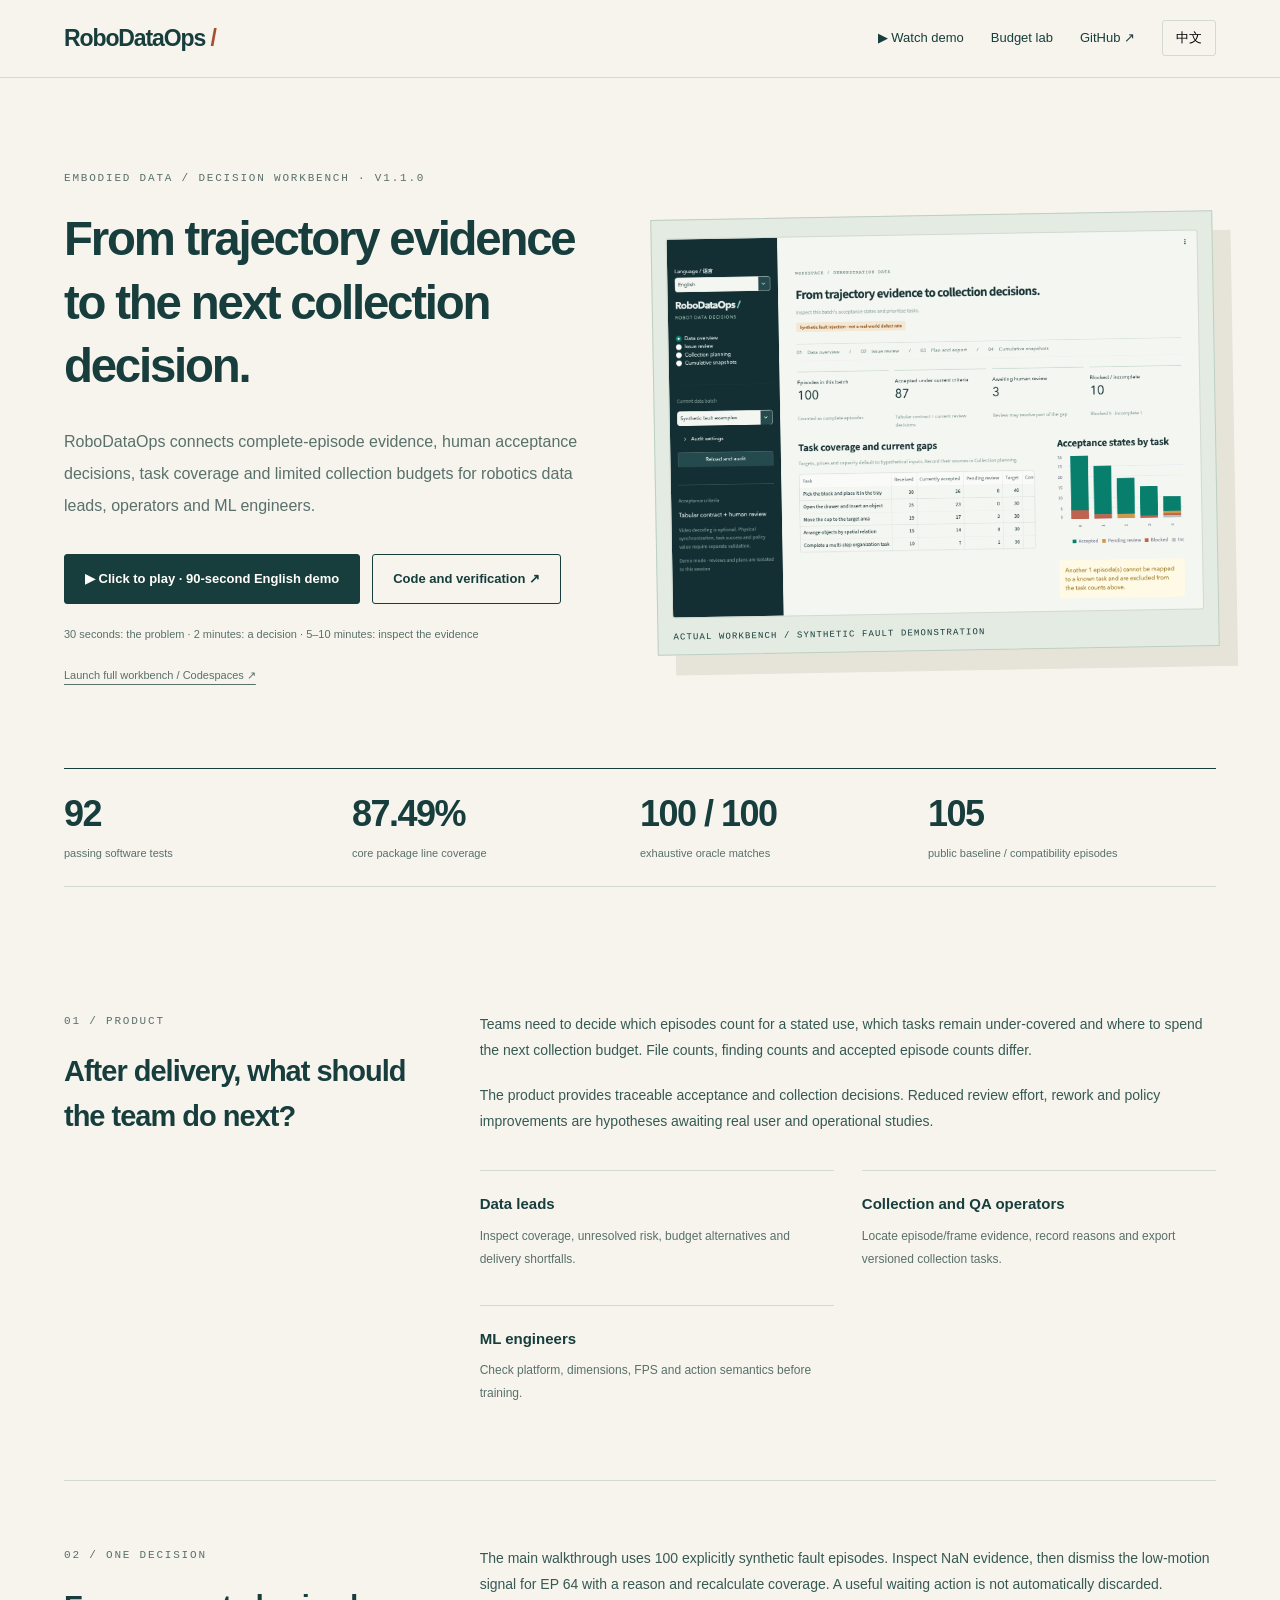
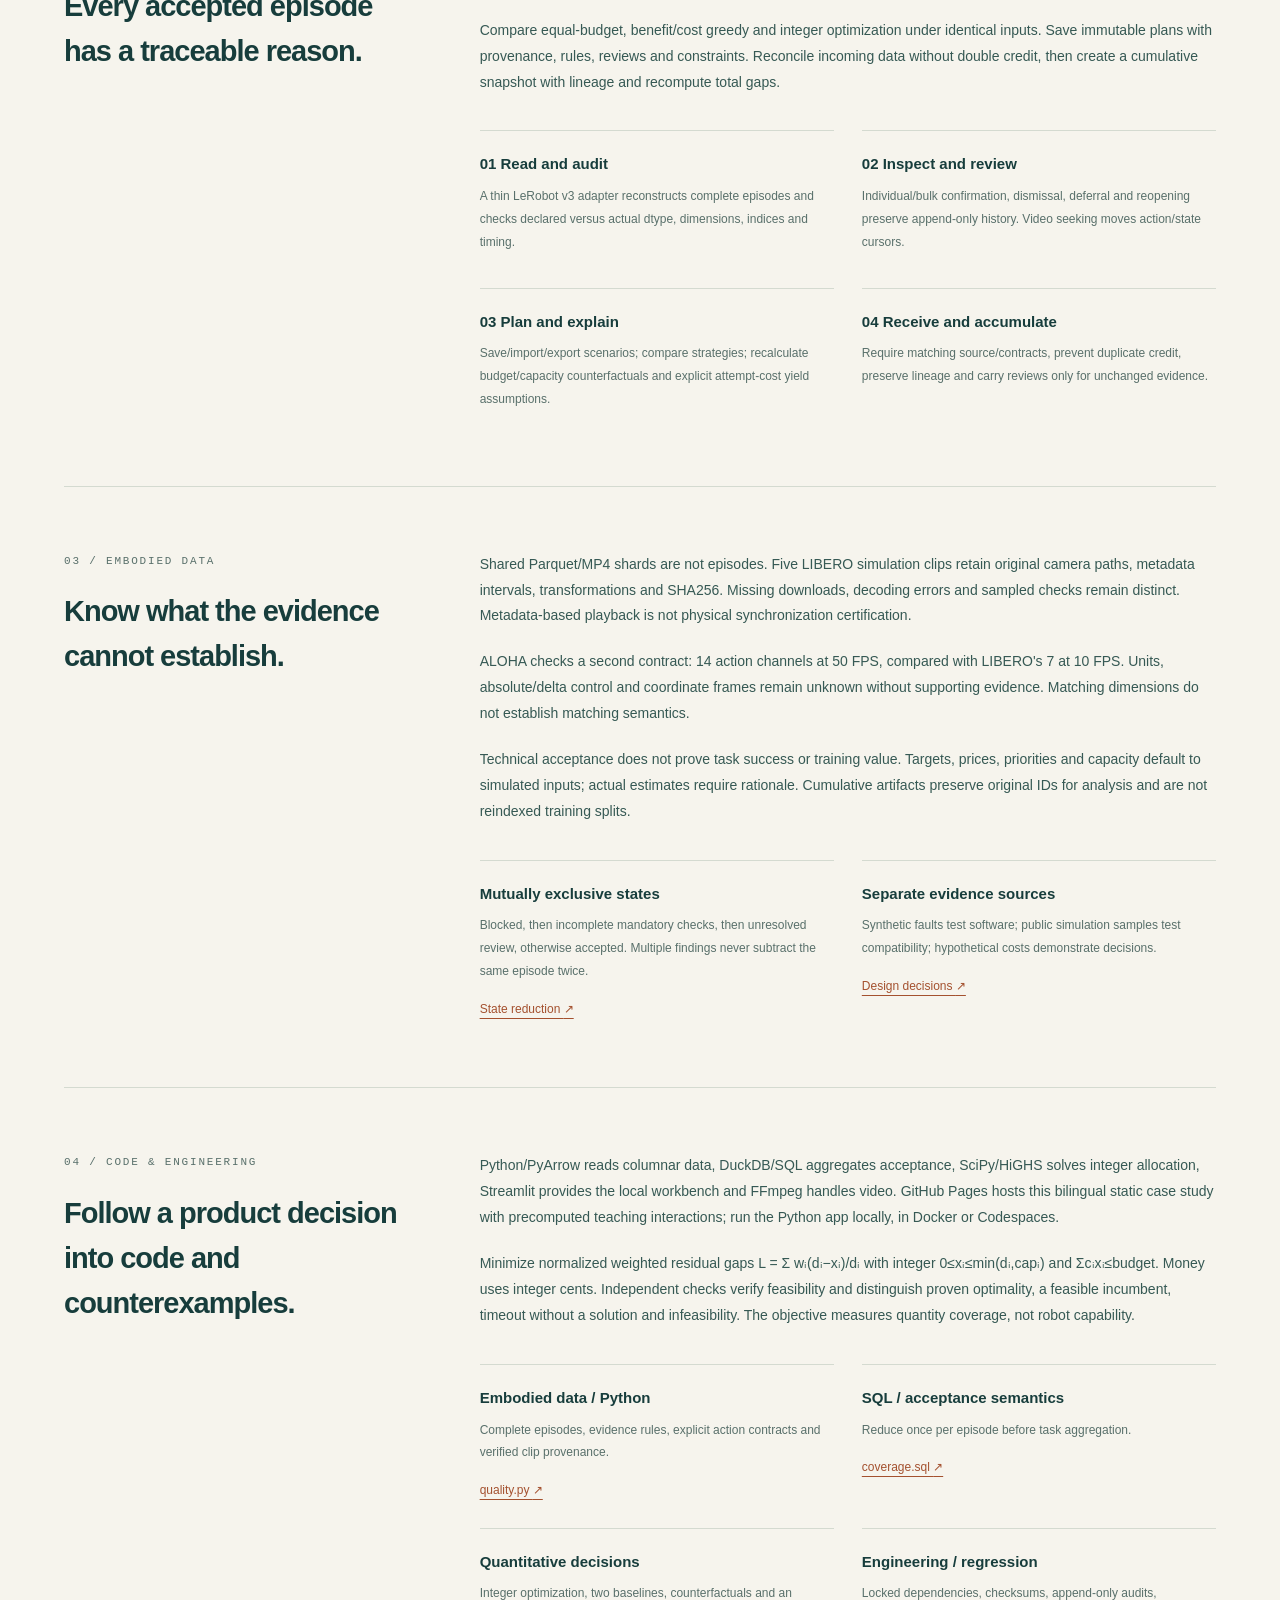
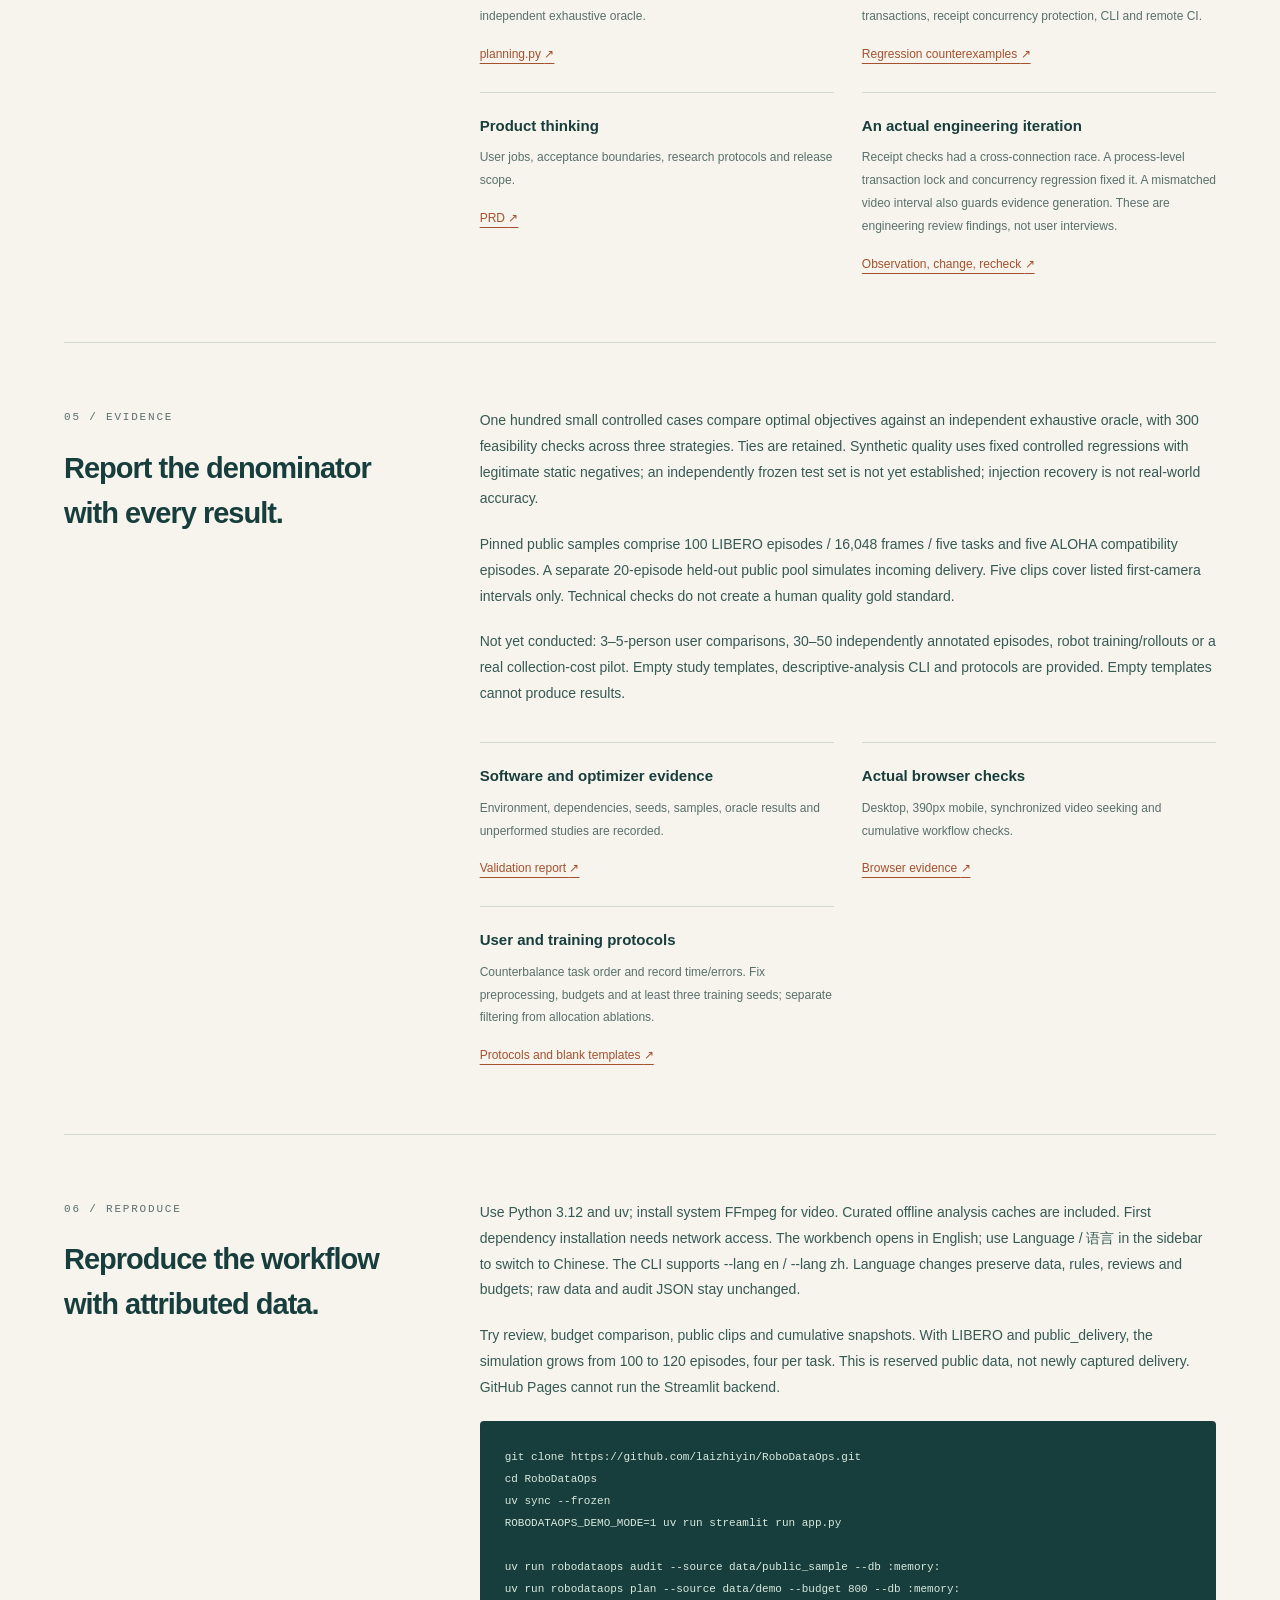
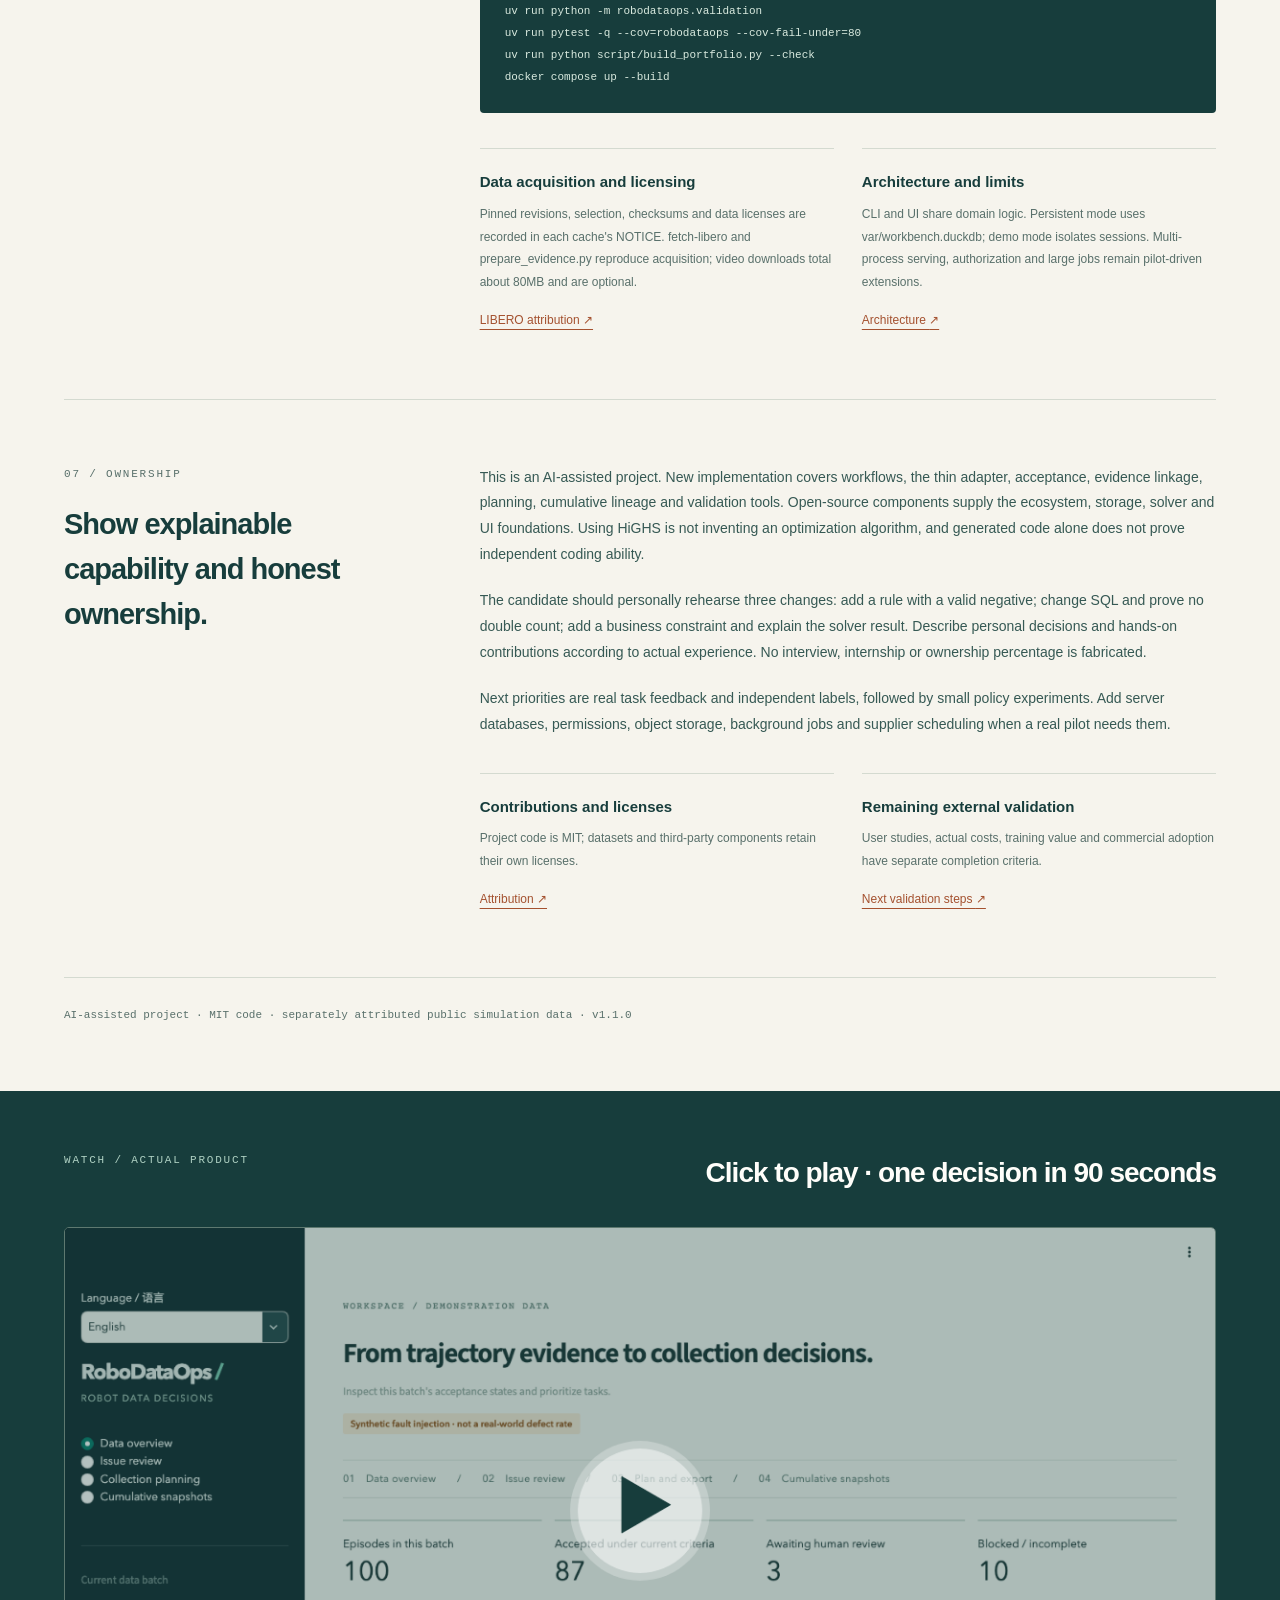
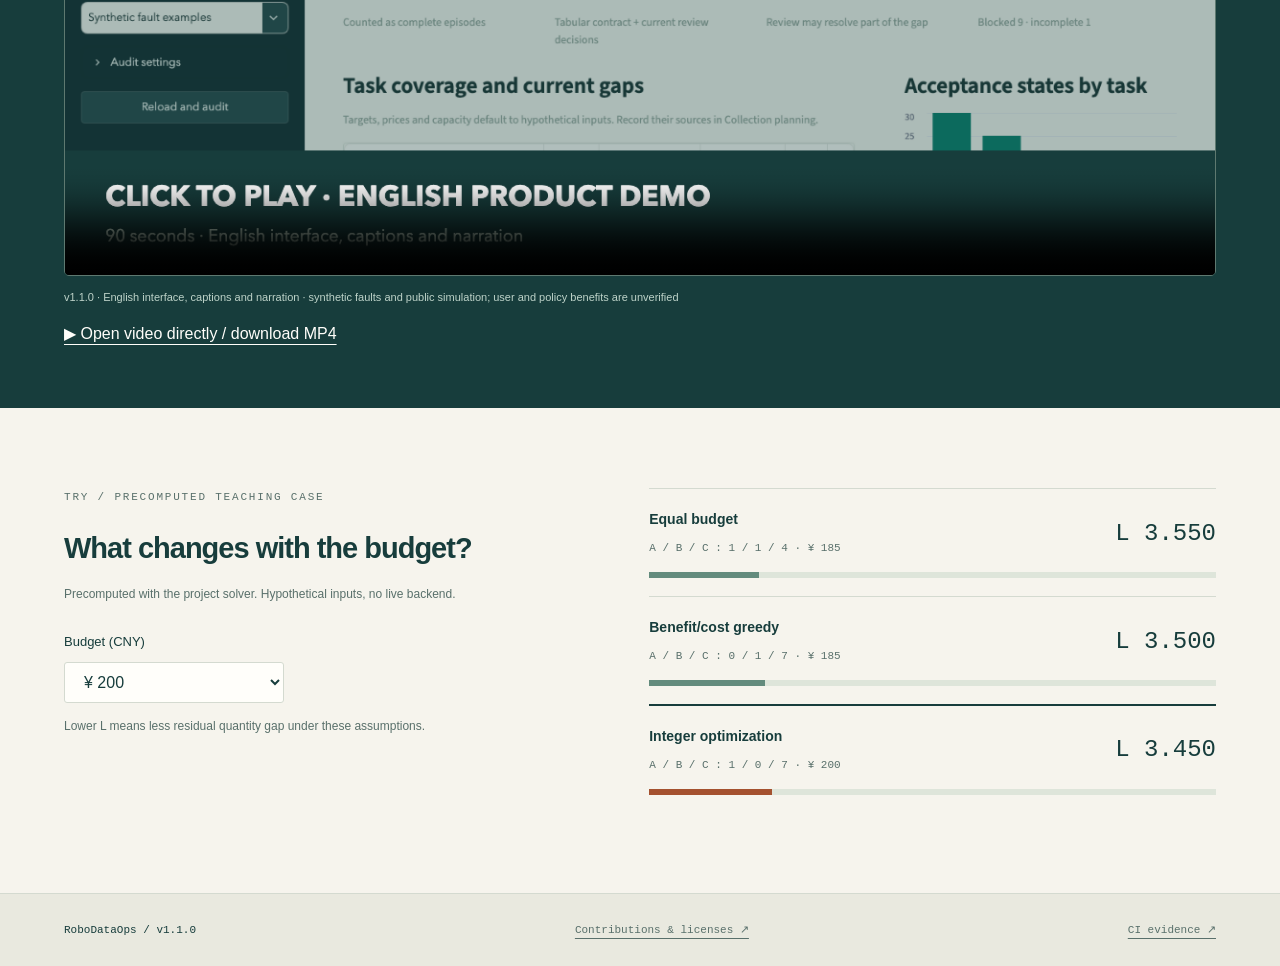
==== commit 35fe0c64: "feat(i18n): default to English and publish localized demos" ====
--- a/site/index.html
+++ b/site/index.html
@@ -1,7 +1,18 @@
 <!doctype html>
-<html lang="zh-CN"><head><meta charset="utf-8"><meta name="viewport" content="width=device-width,initial-scale=1"><meta name="description" content="RoboDataOps: a traceable embodied-data audit and collection decision workbench. Explore the product, code, real demo and validation evidence."><meta name="theme-color" content="#173d3c"><title>RoboDataOps — Trajectory evidence → collection decisions</title><link rel="stylesheet" href="assets/style.css"><link rel="icon" href="data:image/svg+xml,%3Csvg xmlns='http://www.w3.org/2000/svg' viewBox='0 0 64 64'%3E%3Crect width='64' height='64' rx='12' fill='%23173d3c'/%3E%3Cpath d='M16 44V20h16a9 9 0 0 1 0 18H16m17 0 13 10' stroke='%23c8e6d5' stroke-width='5' fill='none'/%3E%3C/svg%3E"></head>
-<body><a class="skip" href="#main">跳到内容 / Skip to content</a><nav class="nav" aria-label="Main"><a class="brand" href="#">RoboDataOps<span> /</span></a><div class="nav-links"><a href="#demo">Demo</a><a href="#simulation">Budget lab</a><a href="https://github.com/laizhiyin/RoboDataOps">GitHub ↗</a><button id="language" type="button" aria-label="Switch language">EN / 中文</button></div></nav>
-<main id="main"><div data-language="zh" ><header class="hero"><div class="hero-copy"><span class="eyebrow">EMBODIED DATA / DECISION WORKBENCH · V1.0.0</span><h1>从轨迹证据，到下一轮采集决策。</h1><p class="lede">RoboDataOps 是面向具身数据负责人、采集团队与算法工程师的数据质检与补采决策工作台：把完整 episode 的证据、人工验收口径、任务缺口和有限预算连接起来。</p><div class="actions"><a class="primary" href="#demo">90 秒真实操作 <span aria-hidden="true">↘</span></a><a class="secondary" href="#engineering-zh">代码与验证证据 ↗</a></div><p class="reading-path">30 秒看定位 · 2 分钟看决策 · 5–10 分钟核查实现</p><p class="reading-path"><a href="https://codespaces.new/laizhiyin/RoboDataOps?quickstart=1">启动完整工作台 / Codespaces ↗</a></p></div><figure class="product-shot"><img src="assets/overview.png" alt="RoboDataOps workbench: task coverage and acceptance states" width="1440" height="1100"><figcaption>ACTUAL WORKBENCH / SYNTHETIC FAULT DEMONSTRATION</figcaption></figure></header><div class="metrics"><a class="metric" href="https://github.com/laizhiyin/RoboDataOps/blob/v1.0.0/reports/test-summary.json"><strong>85</strong><span>通过的软件测试</span></a><a class="metric" href="https://github.com/laizhiyin/RoboDataOps/blob/v1.0.0/reports/test-summary.json"><strong>86.57%</strong><span>核心包行覆盖率</span></a><a class="metric" href="https://github.com/laizhiyin/RoboDataOps/blob/v1.0.0/reports/validation.json"><strong>100 / 100</strong><span>独立枚举目标一致</span></a><a class="metric" href="https://github.com/laizhiyin/RoboDataOps/blob/v1.0.0/reports/v1-evidence.json"><strong>105</strong><span>公开基线 / 兼容轨迹</span></a></div><section id="problem-zh" class="chapter"><div class="chapter-title"><span class="eyebrow">01 / PRODUCT</span><h2>数据交付之后，真正要回答什么？</h2></div><div class="chapter-body"><p>用户收到多任务示教数据后，需要回答：哪些轨迹按当前用途可计入？哪里仍有缺口？下一轮预算该投向哪里？文件数、异常数和实际可用 episode 数经常不是同一个数字。</p><p>产品提供可追溯的验收判断与补采清单，帮助减少重复核对、重复计功和没有依据的采购。工时节省、返工减少与策略收益是待验证的价值假设，尚无真人对照或企业试点结论。</p><div class="details"><article class="detail"><h3>数据负责人</h3><p>看任务覆盖、未决风险、预算方案与到货差额，明确验收口径。</p></article><article class="detail"><h3>采集 / 质检人员</h3><p>定位 episode、字段和帧区间，记录复核理由，按版本导出下一轮任务。</p></article><article class="detail"><h3>算法工程师</h3><p>检查平台、维度、FPS 与动作语义边界，追踪训练前数据筛选依据。</p></article></div></div></section><section id="workflow-zh" class="chapter"><div class="chapter-title"><span class="eyebrow">02 / ONE DECISION</span><h2>让每一次计入，都能回到证据。</h2></div><div class="chapter-body"><p>主演示使用 100 条明确标记的合成故障轨迹：发现 NaN 等技术问题后，查看原始帧证据；对 EP 64 的低运动信号填写依据并驳回，重新计算当前覆盖。合法等待可能有价值，低运动本身不会直接删除数据。</p><p>在同一口径下比较等额预算、收益成本比贪心和整数优化，保存包含来源、规则、人工结论、目标与约束的不可变方案。到货验收排除原批次和已登记轨迹；累计页再生成有父版本血缘的新快照，回算全部任务缺口。</p><div class="details"><article class="detail"><h3>01 读取与检查</h3><p>LeRobot v3 薄适配，按 metadata 找到完整轨迹，严格核对声明与实际 dtype、维度、索引和时间。</p></article><article class="detail"><h3>02 证据与复核</h3><p>单项 / 批量确认、驳回、暂缓与恢复；追加历史。视频片段联动动作 / 状态游标。</p></article><article class="detail"><h3>03 规划与解释</h3><p>情景保存 / 导入 / 导出、三种策略比较、预算与产能反事实、显式尝试成本下的成品率敏感性。</p></article><article class="detail"><h3>04 回流与累计</h3><p>同源同契约验收、重复计功防护、累计分析快照、内容不变时继承复核；冲突拒绝静默合并。</p></article></div></div></section><section id="embodied-zh" class="chapter"><div class="chapter-title"><span class="eyebrow">03 / EMBODIED DATA</span><h2>理解数据，先明确它不能证明什么。</h2></div><div class="chapter-body"><p>共享 Parquet / MP4 分片不等于 episode。视频根据原 metadata 的相机和时间偏移定位；5 段 LIBERO 仿真片段保留来源路径、区间、转换与 SHA256。解码、黑帧和冻结检查有明确抽查范围；未下载、无法解码和未发现异常分别显示。metadata 游标联动不构成物理同步认证。</p><p>第二来源 ALOHA 验证 14 通道、50 FPS，与 LIBERO 的 7 维动作、10 FPS 区分。动作单位、绝对 / 增量控制和坐标系缺证据时保持 unknown；维度相同也不能推断语义一致。</p><p>按当前技术与复核口径计入，不表示任务成功、信息量充足或模型训练收益。默认目标、成本、权重和产能均为模拟情景，实际输入必须记录依据。累计产物是保留原始 ID 的分析快照，不是重编号的训练数据集。</p><div class="details"><article class="detail"><h3>技术阻断优先</h3><p>阻断 → 必需检查未完成 → 未决复核 → 计入。每条 episode 归入一个状态，多项发现不会重复扣数。</p><a href="https://github.com/laizhiyin/RoboDataOps/blob/v1.0.0/src/robodataops/metrics.py">状态归约实现 <span aria-hidden="true">↗</span></a></article><article class="detail"><h3>来源独立标记</h3><p>合成缺陷用于测试，公开仿真样本用于兼容验证，模拟成本用于决策演示；三类证据不互相替代。</p><a href="https://github.com/laizhiyin/RoboDataOps/blob/v1.0.0/docs/decisions.md">设计取舍 <span aria-hidden="true">↗</span></a></article></div></div></section><section id="engineering-zh" class="chapter"><div class="chapter-title"><span class="eyebrow">04 / CODE &amp; ENGINEERING</span><h2>从产品判断，追到实现和反例。</h2></div><div class="chapter-body"><p>技术栈：Python + PyArrow 读取列式数据，DuckDB / SQL 汇总验收状态，SciPy / HiGHS 求解整数分配，Streamlit 提供本地工作台，FFmpeg 提供视频解码与片段提取。静态双语案例页通过 GitHub Pages 发布；它提供预计算教学交互，完整 Python 工作台通过本地、Docker 或 Codespaces 运行。</p><p>补采模型最小化加权剩余缺口比例 L = Σ wᵢ(dᵢ−xᵢ)/dᵢ；整数 xᵢ 满足 0≤xᵢ≤min(dᵢ,capᵢ)，Σcᵢxᵢ≤预算。金额使用整数分；独立检查求解结果的预算、整数与容量约束，区分最优、可行未证最优、超时无解与不可行。该目标衡量数量覆盖，不直接最大化机器人能力。</p><div class="details"><article class="detail"><h3>具身数据与 Python</h3><p>完整 episode 读取、规则证据、显式动作契约与视频来源校验。</p><a href="https://github.com/laizhiyin/RoboDataOps/blob/v1.0.0/src/robodataops/quality.py">quality.py <span aria-hidden="true">↗</span></a></article><article class="detail"><h3>SQL 与口径</h3><p>先按 episode 归约，再按任务聚合，避免多发现导致数量膨胀。</p><a href="https://github.com/laizhiyin/RoboDataOps/blob/v1.0.0/src/robodataops/sql/coverage.sql">coverage.sql <span aria-hidden="true">↗</span></a></article><article class="detail"><h3>定量决策</h3><p>整数优化、两项基线、反事实与独立枚举 oracle。</p><a href="https://github.com/laizhiyin/RoboDataOps/blob/v1.0.0/src/robodataops/planning.py">planning.py <span aria-hidden="true">↗</span></a></article><article class="detail"><h3>工程与回归</h3><p>固定依赖、文件校验、追加审计、事务写入、并发收货去重、CLI 与远端 CI。</p><a href="https://github.com/laizhiyin/RoboDataOps/blob/v1.0.0/tests/test_review_regressions.py">关键回归反例 <span aria-hidden="true">↗</span></a></article><article class="detail"><h3>产品能力</h3><p>用户任务、状态工作流、验收边界、可用性协议和完整版本规划。</p><a href="https://github.com/laizhiyin/RoboDataOps/blob/v1.0.0/docs/PRD.md">产品需求文档 <span aria-hidden="true">↗</span></a></article><article class="detail"><h3>一次真实工程迭代</h3><p>收货去重曾存在跨连接竞态：增加进程内串行事务与并发反例。V1 视频时长规则也用不匹配区间回归，避免证据生成中断。这里是工程审查迭代，尚非真人用户反馈。</p><a href="https://github.com/laizhiyin/RoboDataOps/blob/v1.0.0/docs/iteration-log.md">问题—修改—复测 <span aria-hidden="true">↗</span></a></article></div></div></section><section id="validation-zh" class="chapter"><div class="chapter-title"><span class="eyebrow">05 / EVIDENCE</span><h2>验证的分母，与结果一起展示。</h2></div><div class="chapter-body"><p>自动化测试覆盖真实软件行为；100 个小型受控情景用独立穷举核对最优目标，并对三项策略执行 300 次约束检查，保留贪心与优化打平的结果。合成质量测试使用固定受控回归并包含合法静止负例，尚无独立冻结测试集；不把注入缺陷命中率描述成真实行业准确率。</p><p>公开样本固定 revision：LIBERO 100 条 / 16,048 帧 / 5 任务，ALOHA 5 条兼容样本；另有每任务 4 条的 20 条公开保留池用于模拟回流。公开样本技术检查结果不构成人工质量金标准。5 段视频仅覆盖所列第一相机片段，其余相机与区间未做全量验收。</p><p>尚未开展：3–5 位相关用户对照、30–50 条独立人工标注、机器人训练与 rollout、真实采集成本试点。仓库提供空研究模板、描述性统计 CLI 和实验协议；空模板会被拒绝，绝不生成虚构研究成果。</p><div class="details"><article class="detail"><h3>软件与优化证据</h3><p>环境、依赖、种子、样本、oracle 与未开展项目均有结构化记录。</p><a href="https://github.com/laizhiyin/RoboDataOps/blob/v1.0.0/reports/validation.md">验证报告 <span aria-hidden="true">↗</span></a></article><article class="detail"><h3>浏览器与视频交互</h3><p>实际浏览器检查桌面、390px 手机布局、视频定位与累计快照流程。</p><a href="https://github.com/laizhiyin/RoboDataOps/blob/v1.0.0/reports/browser-smoke.json">浏览器检查记录 <span aria-hidden="true">↗</span></a></article><article class="detail"><h3>真人与训练实验</h3><p>交叉平衡任务顺序，记录完成时间与关键错误；训练固定任务、预处理、预算和至少 3 个 seed，区分质检与分配消融。</p><a href="https://github.com/laizhiyin/RoboDataOps/blob/v1.0.0/docs/research/README.md">待执行协议与模板 <span aria-hidden="true">↗</span></a></article></div></div></section><section id="reproduce-zh" class="chapter"><div class="chapter-title"><span class="eyebrow">06 / REPRODUCE</span><h2>带着数据，一起复现。</h2></div><div class="chapter-body"><p>环境要求 Python 3.12、uv；视频功能需要系统 FFmpeg。仓库自带已署名的离线分析缓存，默认流程无需下载全部机器人数据。首次安装 Python 依赖需要网络。</p><p>运行工作台后，依次体验问题复核、预算比较、公开视频和累计快照。LIBERO 来源配合 public_delivery 演示累计：100 → 120 条，每任务新增 4 条；保留池是预先留出的公开仿真数据，不能当作实际新采。GitHub Pages 页面提供静态教学案例，不能运行 Streamlit 后端。</p><pre><code>git clone https://github.com/laizhiyin/RoboDataOps.git
+<html lang="en"><head><meta charset="utf-8"><meta name="viewport" content="width=device-width,initial-scale=1"><meta name="description" content="RoboDataOps: a traceable embodied-data audit and collection decision workbench. Watch the product walkthrough, inspect code and explore verification evidence."><meta name="theme-color" content="#173d3c"><title>RoboDataOps — Trajectory evidence → collection decisions</title><link rel="stylesheet" href="assets/style.css"></head>
+<body><a class="skip" href="#main">Skip to content / 跳到内容</a><nav class="nav" aria-label="Main"><a class="brand" href="#">RoboDataOps<span> /</span></a><div class="nav-links"><a href="#demo" data-copy="demo">▶ Watch demo</a><a href="#simulation" data-copy="budget">Budget lab</a><a href="https://github.com/laizhiyin/RoboDataOps">GitHub ↗</a><button id="language" type="button" aria-label="Switch to Chinese">中文</button></div></nav>
+<main id="main"><div data-language="en" ><header class="hero"><div class="hero-copy"><span class="eyebrow">EMBODIED DATA / DECISION WORKBENCH · V1.1.0</span><h1>From trajectory evidence to the next collection decision.</h1><p class="lede">RoboDataOps connects complete-episode evidence, human acceptance decisions, task coverage and limited collection budgets for robotics data leads, operators and ML engineers.</p><div class="actions"><a class="primary" href="?lang=en#demo">▶ Click to play · 90-second English demo</a><a class="secondary" href="#engineering-en">Code and verification ↗</a></div><p class="reading-path">30 seconds: the problem · 2 minutes: a decision · 5–10 minutes: inspect the evidence</p><p class="reading-path"><a href="https://codespaces.new/laizhiyin/RoboDataOps?quickstart=1">Launch full workbench / Codespaces ↗</a></p></div><figure class="product-shot"><img src="assets/overview-en.png" alt="RoboDataOps workbench: task coverage and acceptance states" width="1440" height="1100"><figcaption>ACTUAL WORKBENCH / SYNTHETIC FAULT DEMONSTRATION</figcaption></figure></header><div class="metrics"><a class="metric" href="https://github.com/laizhiyin/RoboDataOps/blob/v1.1.0/reports/test-summary.json"><strong>92</strong><span>passing software tests</span></a><a class="metric" href="https://github.com/laizhiyin/RoboDataOps/blob/v1.1.0/reports/test-summary.json"><strong>87.49%</strong><span>core package line coverage</span></a><a class="metric" href="https://github.com/laizhiyin/RoboDataOps/blob/v1.1.0/reports/validation.json"><strong>100 / 100</strong><span>exhaustive oracle matches</span></a><a class="metric" href="https://github.com/laizhiyin/RoboDataOps/blob/v1.1.0/reports/v1-evidence.json"><strong>105</strong><span>public baseline / compatibility episodes</span></a></div><section id="problem-en" class="chapter"><div class="chapter-title"><span class="eyebrow">01 / PRODUCT</span><h2>After delivery, what should the team do next?</h2></div><div class="chapter-body"><p>Teams need to decide which episodes count for a stated use, which tasks remain under-covered and where to spend the next collection budget. File counts, finding counts and accepted episode counts differ.</p><p>The product provides traceable acceptance and collection decisions. Reduced review effort, rework and policy improvements are hypotheses awaiting real user and operational studies.</p><div class="details"><article class="detail"><h3>Data leads</h3><p>Inspect coverage, unresolved risk, budget alternatives and delivery shortfalls.</p></article><article class="detail"><h3>Collection and QA operators</h3><p>Locate episode/frame evidence, record reasons and export versioned collection tasks.</p></article><article class="detail"><h3>ML engineers</h3><p>Check platform, dimensions, FPS and action semantics before training.</p></article></div></div></section><section id="workflow-en" class="chapter"><div class="chapter-title"><span class="eyebrow">02 / ONE DECISION</span><h2>Every accepted episode has a traceable reason.</h2></div><div class="chapter-body"><p>The main walkthrough uses 100 explicitly synthetic fault episodes. Inspect NaN evidence, then dismiss the low-motion signal for EP 64 with a reason and recalculate coverage. A useful waiting action is not automatically discarded.</p><p>Compare equal-budget, benefit/cost greedy and integer optimization under identical inputs. Save immutable plans with provenance, rules, reviews and constraints. Reconcile incoming data without double credit, then create a cumulative snapshot with lineage and recompute total gaps.</p><div class="details"><article class="detail"><h3>01 Read and audit</h3><p>A thin LeRobot v3 adapter reconstructs complete episodes and checks declared versus actual dtype, dimensions, indices and timing.</p></article><article class="detail"><h3>02 Inspect and review</h3><p>Individual/bulk confirmation, dismissal, deferral and reopening preserve append-only history. Video seeking moves action/state cursors.</p></article><article class="detail"><h3>03 Plan and explain</h3><p>Save/import/export scenarios; compare strategies; recalculate budget/capacity counterfactuals and explicit attempt-cost yield assumptions.</p></article><article class="detail"><h3>04 Receive and accumulate</h3><p>Require matching source/contracts, prevent duplicate credit, preserve lineage and carry reviews only for unchanged evidence.</p></article></div></div></section><section id="embodied-en" class="chapter"><div class="chapter-title"><span class="eyebrow">03 / EMBODIED DATA</span><h2>Know what the evidence cannot establish.</h2></div><div class="chapter-body"><p>Shared Parquet/MP4 shards are not episodes. Five LIBERO simulation clips retain original camera paths, metadata intervals, transformations and SHA256. Missing downloads, decoding errors and sampled checks remain distinct. Metadata-based playback is not physical synchronization certification.</p><p>ALOHA checks a second contract: 14 action channels at 50 FPS, compared with LIBERO&#x27;s 7 at 10 FPS. Units, absolute/delta control and coordinate frames remain unknown without supporting evidence. Matching dimensions do not establish matching semantics.</p><p>Technical acceptance does not prove task success or training value. Targets, prices, priorities and capacity default to simulated inputs; actual estimates require rationale. Cumulative artifacts preserve original IDs for analysis and are not reindexed training splits.</p><div class="details"><article class="detail"><h3>Mutually exclusive states</h3><p>Blocked, then incomplete mandatory checks, then unresolved review, otherwise accepted. Multiple findings never subtract the same episode twice.</p><a href="https://github.com/laizhiyin/RoboDataOps/blob/v1.1.0/src/robodataops/metrics.py">State reduction <span aria-hidden="true">↗</span></a></article><article class="detail"><h3>Separate evidence sources</h3><p>Synthetic faults test software; public simulation samples test compatibility; hypothetical costs demonstrate decisions.</p><a href="https://github.com/laizhiyin/RoboDataOps/blob/v1.1.0/docs/decisions.md">Design decisions <span aria-hidden="true">↗</span></a></article></div></div></section><section id="engineering-en" class="chapter"><div class="chapter-title"><span class="eyebrow">04 / CODE &amp; ENGINEERING</span><h2>Follow a product decision into code and counterexamples.</h2></div><div class="chapter-body"><p>Python/PyArrow reads columnar data, DuckDB/SQL aggregates acceptance, SciPy/HiGHS solves integer allocation, Streamlit provides the local workbench and FFmpeg handles video. GitHub Pages hosts this bilingual static case study with precomputed teaching interactions; run the Python app locally, in Docker or Codespaces.</p><p>Minimize normalized weighted residual gaps L = Σ wᵢ(dᵢ−xᵢ)/dᵢ with integer 0≤xᵢ≤min(dᵢ,capᵢ) and Σcᵢxᵢ≤budget. Money uses integer cents. Independent checks verify feasibility and distinguish proven optimality, a feasible incumbent, timeout without a solution and infeasibility. The objective measures quantity coverage, not robot capability.</p><div class="details"><article class="detail"><h3>Embodied data / Python</h3><p>Complete episodes, evidence rules, explicit action contracts and verified clip provenance.</p><a href="https://github.com/laizhiyin/RoboDataOps/blob/v1.1.0/src/robodataops/quality.py">quality.py <span aria-hidden="true">↗</span></a></article><article class="detail"><h3>SQL / acceptance semantics</h3><p>Reduce once per episode before task aggregation.</p><a href="https://github.com/laizhiyin/RoboDataOps/blob/v1.1.0/src/robodataops/sql/coverage.sql">coverage.sql <span aria-hidden="true">↗</span></a></article><article class="detail"><h3>Quantitative decisions</h3><p>Integer optimization, two baselines, counterfactuals and an independent exhaustive oracle.</p><a href="https://github.com/laizhiyin/RoboDataOps/blob/v1.1.0/src/robodataops/planning.py">planning.py <span aria-hidden="true">↗</span></a></article><article class="detail"><h3>Engineering / regression</h3><p>Locked dependencies, checksums, append-only audits, transactions, receipt concurrency protection, CLI and remote CI.</p><a href="https://github.com/laizhiyin/RoboDataOps/blob/v1.1.0/tests/test_review_regressions.py">Regression counterexamples <span aria-hidden="true">↗</span></a></article><article class="detail"><h3>Product thinking</h3><p>User jobs, acceptance boundaries, research protocols and release scope.</p><a href="https://github.com/laizhiyin/RoboDataOps/blob/v1.1.0/docs/PRD.md">PRD <span aria-hidden="true">↗</span></a></article><article class="detail"><h3>An actual engineering iteration</h3><p>Receipt checks had a cross-connection race. A process-level transaction lock and concurrency regression fixed it. A mismatched video interval also guards evidence generation. These are engineering review findings, not user interviews.</p><a href="https://github.com/laizhiyin/RoboDataOps/blob/v1.1.0/docs/iteration-log.md">Observation, change, recheck <span aria-hidden="true">↗</span></a></article></div></div></section><section id="validation-en" class="chapter"><div class="chapter-title"><span class="eyebrow">05 / EVIDENCE</span><h2>Report the denominator with every result.</h2></div><div class="chapter-body"><p>One hundred small controlled cases compare optimal objectives against an independent exhaustive oracle, with 300 feasibility checks across three strategies. Ties are retained. Synthetic quality uses fixed controlled regressions with legitimate static negatives; an independently frozen test set is not yet established; injection recovery is not real-world accuracy.</p><p>Pinned public samples comprise 100 LIBERO episodes / 16,048 frames / five tasks and five ALOHA compatibility episodes. A separate 20-episode held-out public pool simulates incoming delivery. Five clips cover listed first-camera intervals only. Technical checks do not create a human quality gold standard.</p><p>Not yet conducted: 3–5-person user comparisons, 30–50 independently annotated episodes, robot training/rollouts or a real collection-cost pilot. Empty study templates, descriptive-analysis CLI and protocols are provided. Empty templates cannot produce results.</p><div class="details"><article class="detail"><h3>Software and optimizer evidence</h3><p>Environment, dependencies, seeds, samples, oracle results and unperformed studies are recorded.</p><a href="https://github.com/laizhiyin/RoboDataOps/blob/v1.1.0/reports/validation.md">Validation report <span aria-hidden="true">↗</span></a></article><article class="detail"><h3>Actual browser checks</h3><p>Desktop, 390px mobile, synchronized video seeking and cumulative workflow checks.</p><a href="https://github.com/laizhiyin/RoboDataOps/blob/v1.1.0/reports/browser-smoke.json">Browser evidence <span aria-hidden="true">↗</span></a></article><article class="detail"><h3>User and training protocols</h3><p>Counterbalance task order and record time/errors. Fix preprocessing, budgets and at least three training seeds; separate filtering from allocation ablations.</p><a href="https://github.com/laizhiyin/RoboDataOps/blob/v1.1.0/docs/research/README.md">Protocols and blank templates <span aria-hidden="true">↗</span></a></article></div></div></section><section id="reproduce-en" class="chapter"><div class="chapter-title"><span class="eyebrow">06 / REPRODUCE</span><h2>Reproduce the workflow with attributed data.</h2></div><div class="chapter-body"><p>Use Python 3.12 and uv; install system FFmpeg for video. Curated offline analysis caches are included. First dependency installation needs network access. The workbench opens in English; use Language / 语言 in the sidebar to switch to Chinese. The CLI supports --lang en / --lang zh. Language changes preserve data, rules, reviews and budgets; raw data and audit JSON stay unchanged.</p><p>Try review, budget comparison, public clips and cumulative snapshots. With LIBERO and public_delivery, the simulation grows from 100 to 120 episodes, four per task. This is reserved public data, not newly captured delivery. GitHub Pages cannot run the Streamlit backend.</p><pre><code>git clone https://github.com/laizhiyin/RoboDataOps.git
+cd RoboDataOps
+uv sync --frozen
+ROBODATAOPS_DEMO_MODE=1 uv run streamlit run app.py
+
+uv run robodataops audit --source data/public_sample --db :memory:
+uv run robodataops plan --source data/demo --budget 800 --db :memory:
+uv run python -m robodataops.validation
+uv run pytest -q --cov=robodataops --cov-fail-under=80
+uv run python script/build_portfolio.py --check
+docker compose up --build</code></pre><div class="details"><article class="detail"><h3>Data acquisition and licensing</h3><p>Pinned revisions, selection, checksums and data licenses are recorded in each cache&#x27;s NOTICE. fetch-libero and prepare_evidence.py reproduce acquisition; video downloads total about 80MB and are optional.</p><a href="https://github.com/laizhiyin/RoboDataOps/blob/v1.1.0/data/public_sample/NOTICE.md">LIBERO attribution <span aria-hidden="true">↗</span></a></article><article class="detail"><h3>Architecture and limits</h3><p>CLI and UI share domain logic. Persistent mode uses var/workbench.duckdb; demo mode isolates sessions. Multi-process serving, authorization and large jobs remain pilot-driven extensions.</p><a href="https://github.com/laizhiyin/RoboDataOps/blob/v1.1.0/docs/architecture.md">Architecture <span aria-hidden="true">↗</span></a></article></div></div></section><section id="contribution-en" class="chapter"><div class="chapter-title"><span class="eyebrow">07 / OWNERSHIP</span><h2>Show explainable capability and honest ownership.</h2></div><div class="chapter-body"><p>This is an AI-assisted project. New implementation covers workflows, the thin adapter, acceptance, evidence linkage, planning, cumulative lineage and validation tools. Open-source components supply the ecosystem, storage, solver and UI foundations. Using HiGHS is not inventing an optimization algorithm, and generated code alone does not prove independent coding ability.</p><p>The candidate should personally rehearse three changes: add a rule with a valid negative; change SQL and prove no double count; add a business constraint and explain the solver result. Describe personal decisions and hands-on contributions according to actual experience. No interview, internship or ownership percentage is fabricated.</p><p>Next priorities are real task feedback and independent labels, followed by small policy experiments. Add server databases, permissions, object storage, background jobs and supplier scheduling when a real pilot needs them.</p><div class="details"><article class="detail"><h3>Contributions and licenses</h3><p>Project code is MIT; datasets and third-party components retain their own licenses.</p><a href="https://github.com/laizhiyin/RoboDataOps/blob/v1.1.0/docs/contributions.md">Attribution <span aria-hidden="true">↗</span></a></article><article class="detail"><h3>Remaining external validation</h3><p>User studies, actual costs, training value and commercial adoption have separate completion criteria.</p><a href="https://github.com/laizhiyin/RoboDataOps/blob/v1.1.0/docs/NEXT_STEPS.md">Next validation steps <span aria-hidden="true">↗</span></a></article></div></div></section><div class="footer-note">AI-assisted project · MIT code · separately attributed public simulation data · v1.1.0</div></div>
+<div data-language="zh" hidden><header class="hero"><div class="hero-copy"><span class="eyebrow">EMBODIED DATA / DECISION WORKBENCH · V1.1.0</span><h1>从轨迹证据，到下一轮采集决策。</h1><p class="lede">RoboDataOps 是面向具身数据负责人、采集团队与算法工程师的数据质检与补采决策工作台：把完整 episode 的证据、人工验收口径、任务缺口和有限预算连接起来。</p><div class="actions"><a class="primary" href="?lang=zh#demo">▶ 点击播放 · 90秒中文讲解</a><a class="secondary" href="#engineering-zh">代码与验证证据 ↗</a></div><p class="reading-path">30 秒看定位 · 2 分钟看决策 · 5–10 分钟核查实现</p><p class="reading-path"><a href="https://codespaces.new/laizhiyin/RoboDataOps?quickstart=1">启动完整工作台 / Codespaces ↗</a></p></div><figure class="product-shot"><img src="assets/overview-zh.png" alt="RoboDataOps workbench: task coverage and acceptance states" width="1440" height="1100"><figcaption>ACTUAL WORKBENCH / SYNTHETIC FAULT DEMONSTRATION</figcaption></figure></header><div class="metrics"><a class="metric" href="https://github.com/laizhiyin/RoboDataOps/blob/v1.1.0/reports/test-summary.json"><strong>92</strong><span>通过的软件测试</span></a><a class="metric" href="https://github.com/laizhiyin/RoboDataOps/blob/v1.1.0/reports/test-summary.json"><strong>87.49%</strong><span>核心包行覆盖率</span></a><a class="metric" href="https://github.com/laizhiyin/RoboDataOps/blob/v1.1.0/reports/validation.json"><strong>100 / 100</strong><span>独立枚举目标一致</span></a><a class="metric" href="https://github.com/laizhiyin/RoboDataOps/blob/v1.1.0/reports/v1-evidence.json"><strong>105</strong><span>公开基线 / 兼容轨迹</span></a></div><section id="problem-zh" class="chapter"><div class="chapter-title"><span class="eyebrow">01 / PRODUCT</span><h2>数据交付之后，真正要回答什么？</h2></div><div class="chapter-body"><p>用户收到多任务示教数据后，需要回答：哪些轨迹按当前用途可计入？哪里仍有缺口？下一轮预算该投向哪里？文件数、异常数和实际可用 episode 数经常不是同一个数字。</p><p>产品提供可追溯的验收判断与补采清单，帮助减少重复核对、重复计功和没有依据的采购。工时节省、返工减少与策略收益是待验证的价值假设，尚无真人对照或企业试点结论。</p><div class="details"><article class="detail"><h3>数据负责人</h3><p>看任务覆盖、未决风险、预算方案与到货差额，明确验收口径。</p></article><article class="detail"><h3>采集 / 质检人员</h3><p>定位 episode、字段和帧区间，记录复核理由，按版本导出下一轮任务。</p></article><article class="detail"><h3>算法工程师</h3><p>检查平台、维度、FPS 与动作语义边界，追踪训练前数据筛选依据。</p></article></div></div></section><section id="workflow-zh" class="chapter"><div class="chapter-title"><span class="eyebrow">02 / ONE DECISION</span><h2>让每一次计入，都能回到证据。</h2></div><div class="chapter-body"><p>主演示使用 100 条明确标记的合成故障轨迹：发现 NaN 等技术问题后，查看原始帧证据；对 EP 64 的低运动信号填写依据并驳回，重新计算当前覆盖。合法等待可能有价值，低运动本身不会直接删除数据。</p><p>在同一口径下比较等额预算、收益成本比贪心和整数优化，保存包含来源、规则、人工结论、目标与约束的不可变方案。到货验收排除原批次和已登记轨迹；累计页再生成有父版本血缘的新快照，回算全部任务缺口。</p><div class="details"><article class="detail"><h3>01 读取与检查</h3><p>LeRobot v3 薄适配，按 metadata 找到完整轨迹，严格核对声明与实际 dtype、维度、索引和时间。</p></article><article class="detail"><h3>02 证据与复核</h3><p>单项 / 批量确认、驳回、暂缓与恢复；追加历史。视频片段联动动作 / 状态游标。</p></article><article class="detail"><h3>03 规划与解释</h3><p>情景保存 / 导入 / 导出、三种策略比较、预算与产能反事实、显式尝试成本下的成品率敏感性。</p></article><article class="detail"><h3>04 回流与累计</h3><p>同源同契约验收、重复计功防护、累计分析快照、内容不变时继承复核；冲突拒绝静默合并。</p></article></div></div></section><section id="embodied-zh" class="chapter"><div class="chapter-title"><span class="eyebrow">03 / EMBODIED DATA</span><h2>理解数据，先明确它不能证明什么。</h2></div><div class="chapter-body"><p>共享 Parquet / MP4 分片不等于 episode。视频根据原 metadata 的相机和时间偏移定位；5 段 LIBERO 仿真片段保留来源路径、区间、转换与 SHA256。解码、黑帧和冻结检查有明确抽查范围；未下载、无法解码和未发现异常分别显示。metadata 游标联动不构成物理同步认证。</p><p>第二来源 ALOHA 验证 14 通道、50 FPS，与 LIBERO 的 7 维动作、10 FPS 区分。动作单位、绝对 / 增量控制和坐标系缺证据时保持 unknown；维度相同也不能推断语义一致。</p><p>按当前技术与复核口径计入，不表示任务成功、信息量充足或模型训练收益。默认目标、成本、权重和产能均为模拟情景，实际输入必须记录依据。累计产物是保留原始 ID 的分析快照，不是重编号的训练数据集。</p><div class="details"><article class="detail"><h3>技术阻断优先</h3><p>阻断 → 必需检查未完成 → 未决复核 → 计入。每条 episode 归入一个状态，多项发现不会重复扣数。</p><a href="https://github.com/laizhiyin/RoboDataOps/blob/v1.1.0/src/robodataops/metrics.py">状态归约实现 <span aria-hidden="true">↗</span></a></article><article class="detail"><h3>来源独立标记</h3><p>合成缺陷用于测试，公开仿真样本用于兼容验证，模拟成本用于决策演示；三类证据不互相替代。</p><a href="https://github.com/laizhiyin/RoboDataOps/blob/v1.1.0/docs/decisions.md">设计取舍 <span aria-hidden="true">↗</span></a></article></div></div></section><section id="engineering-zh" class="chapter"><div class="chapter-title"><span class="eyebrow">04 / CODE &amp; ENGINEERING</span><h2>从产品判断，追到实现和反例。</h2></div><div class="chapter-body"><p>技术栈：Python + PyArrow 读取列式数据，DuckDB / SQL 汇总验收状态，SciPy / HiGHS 求解整数分配，Streamlit 提供本地工作台，FFmpeg 提供视频解码与片段提取。静态双语案例页通过 GitHub Pages 发布；它提供预计算教学交互，完整 Python 工作台通过本地、Docker 或 Codespaces 运行。</p><p>补采模型最小化加权剩余缺口比例 L = Σ wᵢ(dᵢ−xᵢ)/dᵢ；整数 xᵢ 满足 0≤xᵢ≤min(dᵢ,capᵢ)，Σcᵢxᵢ≤预算。金额使用整数分；独立检查求解结果的预算、整数与容量约束，区分最优、可行未证最优、超时无解与不可行。该目标衡量数量覆盖，不直接最大化机器人能力。</p><div class="details"><article class="detail"><h3>具身数据与 Python</h3><p>完整 episode 读取、规则证据、显式动作契约与视频来源校验。</p><a href="https://github.com/laizhiyin/RoboDataOps/blob/v1.1.0/src/robodataops/quality.py">quality.py <span aria-hidden="true">↗</span></a></article><article class="detail"><h3>SQL 与口径</h3><p>先按 episode 归约，再按任务聚合，避免多发现导致数量膨胀。</p><a href="https://github.com/laizhiyin/RoboDataOps/blob/v1.1.0/src/robodataops/sql/coverage.sql">coverage.sql <span aria-hidden="true">↗</span></a></article><article class="detail"><h3>定量决策</h3><p>整数优化、两项基线、反事实与独立枚举 oracle。</p><a href="https://github.com/laizhiyin/RoboDataOps/blob/v1.1.0/src/robodataops/planning.py">planning.py <span aria-hidden="true">↗</span></a></article><article class="detail"><h3>工程与回归</h3><p>固定依赖、文件校验、追加审计、事务写入、并发收货去重、CLI 与远端 CI。</p><a href="https://github.com/laizhiyin/RoboDataOps/blob/v1.1.0/tests/test_review_regressions.py">关键回归反例 <span aria-hidden="true">↗</span></a></article><article class="detail"><h3>产品能力</h3><p>用户任务、状态工作流、验收边界、可用性协议和完整版本规划。</p><a href="https://github.com/laizhiyin/RoboDataOps/blob/v1.1.0/docs/PRD.md">产品需求文档 <span aria-hidden="true">↗</span></a></article><article class="detail"><h3>一次真实工程迭代</h3><p>收货去重曾存在跨连接竞态：增加进程内串行事务与并发反例。V1 视频时长规则也用不匹配区间回归，避免证据生成中断。这里是工程审查迭代，尚非真人用户反馈。</p><a href="https://github.com/laizhiyin/RoboDataOps/blob/v1.1.0/docs/iteration-log.md">问题—修改—复测 <span aria-hidden="true">↗</span></a></article></div></div></section><section id="validation-zh" class="chapter"><div class="chapter-title"><span class="eyebrow">05 / EVIDENCE</span><h2>验证的分母，与结果一起展示。</h2></div><div class="chapter-body"><p>自动化测试覆盖真实软件行为；100 个小型受控情景用独立穷举核对最优目标，并对三项策略执行 300 次约束检查，保留贪心与优化打平的结果。合成质量测试使用固定受控回归并包含合法静止负例，尚无独立冻结测试集；不把注入缺陷命中率描述成真实行业准确率。</p><p>公开样本固定 revision：LIBERO 100 条 / 16,048 帧 / 5 任务，ALOHA 5 条兼容样本；另有每任务 4 条的 20 条公开保留池用于模拟回流。公开样本技术检查结果不构成人工质量金标准。5 段视频仅覆盖所列第一相机片段，其余相机与区间未做全量验收。</p><p>尚未开展：3–5 位相关用户对照、30–50 条独立人工标注、机器人训练与 rollout、真实采集成本试点。仓库提供空研究模板、描述性统计 CLI 和实验协议；空模板会被拒绝，绝不生成虚构研究成果。</p><div class="details"><article class="detail"><h3>软件与优化证据</h3><p>环境、依赖、种子、样本、oracle 与未开展项目均有结构化记录。</p><a href="https://github.com/laizhiyin/RoboDataOps/blob/v1.1.0/reports/validation.md">验证报告 <span aria-hidden="true">↗</span></a></article><article class="detail"><h3>浏览器与视频交互</h3><p>实际浏览器检查桌面、390px 手机布局、视频定位与累计快照流程。</p><a href="https://github.com/laizhiyin/RoboDataOps/blob/v1.1.0/reports/browser-smoke.json">浏览器检查记录 <span aria-hidden="true">↗</span></a></article><article class="detail"><h3>真人与训练实验</h3><p>交叉平衡任务顺序，记录完成时间与关键错误；训练固定任务、预处理、预算和至少 3 个 seed，区分质检与分配消融。</p><a href="https://github.com/laizhiyin/RoboDataOps/blob/v1.1.0/docs/research/README.md">待执行协议与模板 <span aria-hidden="true">↗</span></a></article></div></div></section><section id="reproduce-zh" class="chapter"><div class="chapter-title"><span class="eyebrow">06 / REPRODUCE</span><h2>带着数据，一起复现。</h2></div><div class="chapter-body"><p>环境要求 Python 3.12、uv；视频功能需要系统 FFmpeg。仓库自带已署名的离线分析缓存，默认流程无需下载全部机器人数据。首次安装 Python 依赖需要网络。软件默认英文，侧栏 Language / 语言 可切换中文；CLI 支持 --lang en / --lang zh。切换语言保留数据、规则、复核和预算状态，原始数据及审计 JSON 不改写。</p><p>运行工作台后，依次体验问题复核、预算比较、公开视频和累计快照。LIBERO 来源配合 public_delivery 演示累计：100 → 120 条，每任务新增 4 条；保留池是预先留出的公开仿真数据，不能当作实际新采。GitHub Pages 页面提供静态教学案例，不能运行 Streamlit 后端。</p><pre><code>git clone https://github.com/laizhiyin/RoboDataOps.git
 cd RoboDataOps
 uv sync --frozen
 ROBODATAOPS_DEMO_MODE=1 uv run streamlit run app.py
@@ -17,18 +28,7 @@
 uv run python script/build_portfolio.py --check
 
 # 容器运行（已内置 FFmpeg）
-docker compose up --build</code></pre><div class="details"><article class="detail"><h3>数据获取与许可</h3><p>LIBERO / ALOHA 的固定版本、选择规则、文件 SHA256 和独立数据许可见各缓存目录 NOTICE。重新获取执行 fetch-libero 或 prepare_evidence.py；视频下载约 80MB，并非默认启动步骤。</p><a href="https://github.com/laizhiyin/RoboDataOps/blob/v1.0.0/data/public_sample/NOTICE.md">LIBERO 来源与片段归属 <span aria-hidden="true">↗</span></a></article><article class="detail"><h3>系统与接口</h3><p>CLI 和界面共用领域实现。本地持久模式保存 var/workbench.duckdb；演示模式按会话隔离。多进程、权限管理和海量任务调度留待真实团队试点。</p><a href="https://github.com/laizhiyin/RoboDataOps/blob/v1.0.0/docs/architecture.md">架构与运行边界 <span aria-hidden="true">↗</span></a></article></div></div></section><section id="contribution-zh" class="chapter"><div class="chapter-title"><span class="eyebrow">07 / OWNERSHIP</span><h2>展示可解释的能力，也明确贡献范围。</h2></div><div class="chapter-body"><p>这是 AI 辅助开发项目。项目新增实现覆盖用户流程、v3 薄适配、验收状态、证据连接、预算模型、累计血缘和验证工具；开源组件负责数据生态、存储、求解和界面基础。调用 HiGHS 不等于自行发明优化算法，使用 AI 生成代码也不等于已证明独立编码能力。</p><p>求职者应亲自完成三次可复现演练：增加规则及合法负例；修改 SQL 且证明不重计；增加业务约束并解释求解结果。个人主导、亲自修改与面试可解释范围应按实际经历补充，当前不虚构实习、用户访谈或独立贡献比例。</p><p>下一步优先收集真人任务反馈与人工标签，再做小型策略实验。商业扩展按试点需要增加服务端数据库、权限、对象存储、后台作业、供应商与排期，而不以功能数量替代真实采用证据。</p><div class="details"><article class="detail"><h3>贡献与开源归属</h3><p>RoboDataOps 代码 MIT；公开数据与第三方组件遵循各自许可。</p><a href="https://github.com/laizhiyin/RoboDataOps/blob/v1.0.0/docs/contributions.md">贡献说明 <span aria-hidden="true">↗</span></a></article><article class="detail"><h3>后续验证</h3><p>真实用户、实际成本、训练收益与商业试点的完成条件分别记录。</p><a href="https://github.com/laizhiyin/RoboDataOps/blob/v1.0.0/docs/NEXT_STEPS.md">仍待完成的外部验证 <span aria-hidden="true">↗</span></a></article></div></div></section><div class="footer-note">AI-assisted project · MIT code · separately attributed public simulation data · v1.0.0</div></div>
-<div data-language="en" hidden><header class="hero"><div class="hero-copy"><span class="eyebrow">EMBODIED DATA / DECISION WORKBENCH · V1.0.0</span><h1>From trajectory evidence to the next collection decision.</h1><p class="lede">RoboDataOps connects complete-episode evidence, human acceptance decisions, task coverage and limited collection budgets for robotics data leads, operators and ML engineers.</p><div class="actions"><a class="primary" href="#demo">90-second real walkthrough <span aria-hidden="true">↘</span></a><a class="secondary" href="#engineering-en">Code and verification ↗</a></div><p class="reading-path">30 seconds: the problem · 2 minutes: a decision · 5–10 minutes: inspect the evidence</p><p class="reading-path"><a href="https://codespaces.new/laizhiyin/RoboDataOps?quickstart=1">Launch full workbench / Codespaces ↗</a></p></div><figure class="product-shot"><img src="assets/overview.png" alt="RoboDataOps workbench: task coverage and acceptance states" width="1440" height="1100"><figcaption>ACTUAL WORKBENCH / SYNTHETIC FAULT DEMONSTRATION</figcaption></figure></header><div class="metrics"><a class="metric" href="https://github.com/laizhiyin/RoboDataOps/blob/v1.0.0/reports/test-summary.json"><strong>85</strong><span>passing software tests</span></a><a class="metric" href="https://github.com/laizhiyin/RoboDataOps/blob/v1.0.0/reports/test-summary.json"><strong>86.57%</strong><span>core package line coverage</span></a><a class="metric" href="https://github.com/laizhiyin/RoboDataOps/blob/v1.0.0/reports/validation.json"><strong>100 / 100</strong><span>exhaustive oracle matches</span></a><a class="metric" href="https://github.com/laizhiyin/RoboDataOps/blob/v1.0.0/reports/v1-evidence.json"><strong>105</strong><span>public baseline / compatibility episodes</span></a></div><section id="problem-en" class="chapter"><div class="chapter-title"><span class="eyebrow">01 / PRODUCT</span><h2>After delivery, what should the team do next?</h2></div><div class="chapter-body"><p>Teams need to decide which episodes count for a stated use, which tasks remain under-covered and where to spend the next collection budget. File counts, finding counts and accepted episode counts differ.</p><p>The product provides traceable acceptance and collection decisions. Reduced review effort, rework and policy improvements are hypotheses awaiting real user and operational studies.</p><div class="details"><article class="detail"><h3>Data leads</h3><p>Inspect coverage, unresolved risk, budget alternatives and delivery shortfalls.</p></article><article class="detail"><h3>Collection and QA operators</h3><p>Locate episode/frame evidence, record reasons and export versioned collection tasks.</p></article><article class="detail"><h3>ML engineers</h3><p>Check platform, dimensions, FPS and action semantics before training.</p></article></div></div></section><section id="workflow-en" class="chapter"><div class="chapter-title"><span class="eyebrow">02 / ONE DECISION</span><h2>Every accepted episode has a traceable reason.</h2></div><div class="chapter-body"><p>The main walkthrough uses 100 explicitly synthetic fault episodes. Inspect NaN evidence, then dismiss the low-motion signal for EP 64 with a reason and recalculate coverage. A useful waiting action is not automatically discarded.</p><p>Compare equal-budget, benefit/cost greedy and integer optimization under identical inputs. Save immutable plans with provenance, rules, reviews and constraints. Reconcile incoming data without double credit, then create a cumulative snapshot with lineage and recompute total gaps.</p><div class="details"><article class="detail"><h3>01 Read and audit</h3><p>A thin LeRobot v3 adapter reconstructs complete episodes and checks declared versus actual dtype, dimensions, indices and timing.</p></article><article class="detail"><h3>02 Inspect and review</h3><p>Individual/bulk confirmation, dismissal, deferral and reopening preserve append-only history. Video seeking moves action/state cursors.</p></article><article class="detail"><h3>03 Plan and explain</h3><p>Save/import/export scenarios; compare strategies; recalculate budget/capacity counterfactuals and explicit attempt-cost yield assumptions.</p></article><article class="detail"><h3>04 Receive and accumulate</h3><p>Require matching source/contracts, prevent duplicate credit, preserve lineage and carry reviews only for unchanged evidence.</p></article></div></div></section><section id="embodied-en" class="chapter"><div class="chapter-title"><span class="eyebrow">03 / EMBODIED DATA</span><h2>Know what the evidence cannot establish.</h2></div><div class="chapter-body"><p>Shared Parquet/MP4 shards are not episodes. Five LIBERO simulation clips retain original camera paths, metadata intervals, transformations and SHA256. Missing downloads, decoding errors and sampled checks remain distinct. Metadata-based playback is not physical synchronization certification.</p><p>ALOHA checks a second contract: 14 action channels at 50 FPS, compared with LIBERO&#x27;s 7 at 10 FPS. Units, absolute/delta control and coordinate frames remain unknown without supporting evidence. Matching dimensions do not establish matching semantics.</p><p>Technical acceptance does not prove task success or training value. Targets, prices, priorities and capacity default to simulated inputs; actual estimates require rationale. Cumulative artifacts preserve original IDs for analysis and are not reindexed training splits.</p><div class="details"><article class="detail"><h3>Mutually exclusive states</h3><p>Blocked, then incomplete mandatory checks, then unresolved review, otherwise accepted. Multiple findings never subtract the same episode twice.</p><a href="https://github.com/laizhiyin/RoboDataOps/blob/v1.0.0/src/robodataops/metrics.py">State reduction <span aria-hidden="true">↗</span></a></article><article class="detail"><h3>Separate evidence sources</h3><p>Synthetic faults test software; public simulation samples test compatibility; hypothetical costs demonstrate decisions.</p><a href="https://github.com/laizhiyin/RoboDataOps/blob/v1.0.0/docs/decisions.md">Design decisions <span aria-hidden="true">↗</span></a></article></div></div></section><section id="engineering-en" class="chapter"><div class="chapter-title"><span class="eyebrow">04 / CODE &amp; ENGINEERING</span><h2>Follow a product decision into code and counterexamples.</h2></div><div class="chapter-body"><p>Python/PyArrow reads columnar data, DuckDB/SQL aggregates acceptance, SciPy/HiGHS solves integer allocation, Streamlit provides the local workbench and FFmpeg handles video. GitHub Pages hosts this bilingual static case study with precomputed teaching interactions; run the Python app locally, in Docker or Codespaces.</p><p>Minimize normalized weighted residual gaps L = Σ wᵢ(dᵢ−xᵢ)/dᵢ with integer 0≤xᵢ≤min(dᵢ,capᵢ) and Σcᵢxᵢ≤budget. Money uses integer cents. Independent checks verify feasibility and distinguish proven optimality, a feasible incumbent, timeout without a solution and infeasibility. The objective measures quantity coverage, not robot capability.</p><div class="details"><article class="detail"><h3>Embodied data / Python</h3><p>Complete episodes, evidence rules, explicit action contracts and verified clip provenance.</p><a href="https://github.com/laizhiyin/RoboDataOps/blob/v1.0.0/src/robodataops/quality.py">quality.py <span aria-hidden="true">↗</span></a></article><article class="detail"><h3>SQL / acceptance semantics</h3><p>Reduce once per episode before task aggregation.</p><a href="https://github.com/laizhiyin/RoboDataOps/blob/v1.0.0/src/robodataops/sql/coverage.sql">coverage.sql <span aria-hidden="true">↗</span></a></article><article class="detail"><h3>Quantitative decisions</h3><p>Integer optimization, two baselines, counterfactuals and an independent exhaustive oracle.</p><a href="https://github.com/laizhiyin/RoboDataOps/blob/v1.0.0/src/robodataops/planning.py">planning.py <span aria-hidden="true">↗</span></a></article><article class="detail"><h3>Engineering / regression</h3><p>Locked dependencies, checksums, append-only audits, transactions, receipt concurrency protection, CLI and remote CI.</p><a href="https://github.com/laizhiyin/RoboDataOps/blob/v1.0.0/tests/test_review_regressions.py">Regression counterexamples <span aria-hidden="true">↗</span></a></article><article class="detail"><h3>Product thinking</h3><p>User jobs, acceptance boundaries, research protocols and release scope.</p><a href="https://github.com/laizhiyin/RoboDataOps/blob/v1.0.0/docs/PRD.md">PRD <span aria-hidden="true">↗</span></a></article><article class="detail"><h3>An actual engineering iteration</h3><p>Receipt checks had a cross-connection race. A process-level transaction lock and concurrency regression fixed it. A mismatched video interval also guards evidence generation. These are engineering review findings, not user interviews.</p><a href="https://github.com/laizhiyin/RoboDataOps/blob/v1.0.0/docs/iteration-log.md">Observation, change, recheck <span aria-hidden="true">↗</span></a></article></div></div></section><section id="validation-en" class="chapter"><div class="chapter-title"><span class="eyebrow">05 / EVIDENCE</span><h2>Report the denominator with every result.</h2></div><div class="chapter-body"><p>One hundred small controlled cases compare optimal objectives against an independent exhaustive oracle, with 300 feasibility checks across three strategies. Ties are retained. Synthetic quality uses fixed controlled regressions with legitimate static negatives; an independently frozen test set is not yet established; injection recovery is not real-world accuracy.</p><p>Pinned public samples comprise 100 LIBERO episodes / 16,048 frames / five tasks and five ALOHA compatibility episodes. A separate 20-episode held-out public pool simulates incoming delivery. Five clips cover listed first-camera intervals only. Technical checks do not create a human quality gold standard.</p><p>Not yet conducted: 3–5-person user comparisons, 30–50 independently annotated episodes, robot training/rollouts or a real collection-cost pilot. Empty study templates, descriptive-analysis CLI and protocols are provided. Empty templates cannot produce results.</p><div class="details"><article class="detail"><h3>Software and optimizer evidence</h3><p>Environment, dependencies, seeds, samples, oracle results and unperformed studies are recorded.</p><a href="https://github.com/laizhiyin/RoboDataOps/blob/v1.0.0/reports/validation.md">Validation report <span aria-hidden="true">↗</span></a></article><article class="detail"><h3>Actual browser checks</h3><p>Desktop, 390px mobile, synchronized video seeking and cumulative workflow checks.</p><a href="https://github.com/laizhiyin/RoboDataOps/blob/v1.0.0/reports/browser-smoke.json">Browser evidence <span aria-hidden="true">↗</span></a></article><article class="detail"><h3>User and training protocols</h3><p>Counterbalance task order and record time/errors. Fix preprocessing, budgets and at least three training seeds; separate filtering from allocation ablations.</p><a href="https://github.com/laizhiyin/RoboDataOps/blob/v1.0.0/docs/research/README.md">Protocols and blank templates <span aria-hidden="true">↗</span></a></article></div></div></section><section id="reproduce-en" class="chapter"><div class="chapter-title"><span class="eyebrow">06 / REPRODUCE</span><h2>Reproduce the workflow with attributed data.</h2></div><div class="chapter-body"><p>Use Python 3.12 and uv; install system FFmpeg for video. Curated offline analysis caches are included. First dependency installation needs network access.</p><p>Try review, budget comparison, public clips and cumulative snapshots. With LIBERO and public_delivery, the simulation grows from 100 to 120 episodes, four per task. This is reserved public data, not newly captured delivery. GitHub Pages cannot run the Streamlit backend.</p><pre><code>git clone https://github.com/laizhiyin/RoboDataOps.git
-cd RoboDataOps
-uv sync --frozen
-ROBODATAOPS_DEMO_MODE=1 uv run streamlit run app.py
-
-uv run robodataops audit --source data/public_sample --db :memory:
-uv run robodataops plan --source data/demo --budget 800 --db :memory:
-uv run python -m robodataops.validation
-uv run pytest -q --cov=robodataops --cov-fail-under=80
-uv run python script/build_portfolio.py --check
-docker compose up --build</code></pre><div class="details"><article class="detail"><h3>Data acquisition and licensing</h3><p>Pinned revisions, selection, checksums and data licenses are recorded in each cache&#x27;s NOTICE. fetch-libero and prepare_evidence.py reproduce acquisition; video downloads total about 80MB and are optional.</p><a href="https://github.com/laizhiyin/RoboDataOps/blob/v1.0.0/data/public_sample/NOTICE.md">LIBERO attribution <span aria-hidden="true">↗</span></a></article><article class="detail"><h3>Architecture and limits</h3><p>CLI and UI share domain logic. Persistent mode uses var/workbench.duckdb; demo mode isolates sessions. Multi-process serving, authorization and large jobs remain pilot-driven extensions.</p><a href="https://github.com/laizhiyin/RoboDataOps/blob/v1.0.0/docs/architecture.md">Architecture <span aria-hidden="true">↗</span></a></article></div></div></section><section id="contribution-en" class="chapter"><div class="chapter-title"><span class="eyebrow">07 / OWNERSHIP</span><h2>Show explainable capability and honest ownership.</h2></div><div class="chapter-body"><p>This is an AI-assisted project. New implementation covers workflows, the thin adapter, acceptance, evidence linkage, planning, cumulative lineage and validation tools. Open-source components supply the ecosystem, storage, solver and UI foundations. Using HiGHS is not inventing an optimization algorithm, and generated code alone does not prove independent coding ability.</p><p>The candidate should personally rehearse three changes: add a rule with a valid negative; change SQL and prove no double count; add a business constraint and explain the solver result. Describe personal decisions and hands-on contributions according to actual experience. No interview, internship or ownership percentage is fabricated.</p><p>Next priorities are real task feedback and independent labels, followed by small policy experiments. Add server databases, permissions, object storage, background jobs and supplier scheduling when a real pilot needs them.</p><div class="details"><article class="detail"><h3>Contributions and licenses</h3><p>Project code is MIT; datasets and third-party components retain their own licenses.</p><a href="https://github.com/laizhiyin/RoboDataOps/blob/v1.0.0/docs/contributions.md">Attribution <span aria-hidden="true">↗</span></a></article><article class="detail"><h3>Remaining external validation</h3><p>User studies, actual costs, training value and commercial adoption have separate completion criteria.</p><a href="https://github.com/laizhiyin/RoboDataOps/blob/v1.0.0/docs/NEXT_STEPS.md">Next validation steps <span aria-hidden="true">↗</span></a></article></div></div></section><div class="footer-note">AI-assisted project · MIT code · separately attributed public simulation data · v1.0.0</div></div>
-<section id="demo" class="media-section"><div class="section-label"><span class="eyebrow">WATCH / ACTUAL PRODUCT</span><h2>90 秒，走完一次决策。<br><span>One decision, end to end.</span></h2></div><video controls playsinline preload="metadata" poster="assets/video-poster.jpg" aria-label="RoboDataOps real workbench walkthrough"><source src="assets/robodataops-demo.mp4" type="video/mp4"><track kind="captions" src="assets/captions-zh.vtt" srclang="zh" label="中文字幕"><track kind="captions" src="assets/captions-en.vtt" srclang="en" label="English captions">Your browser does not support embedded video.</video><p class="caption">v1.0.0 · 真实工作台录制 / Actual browser recording · 合成故障 + 公开仿真视频 / Synthetic faults + public simulation · 无真人效率或策略收益声明</p></section>
-<section id="simulation" class="budget-section"><div><span class="eyebrow">TRY / PRECOMPUTED TEACHING CASE</span><h2>预算改变，决策如何变化？<br><span>What changes with the budget?</span></h2><p>相同 Python 规划模块预计算；成本、权重与目标均为模拟。<br>Precomputed with the project solver. Hypothetical inputs, no live backend.</p><label for="budget">预算 / Budget (¥)</label><select id="budget"></select><p class="caption">L 越低，给定任务数量目标的剩余缺口越小。<br>Lower L means less residual quantity gap under these assumptions.</p></div><div id="scenario-results" aria-live="polite"></div></section>
-</main><footer><span>RoboDataOps / v1.0.0</span><a href="https://github.com/laizhiyin/RoboDataOps/blob/v1.0.0/docs/contributions.md">Contributions & licenses ↗</a><a href="https://github.com/laizhiyin/RoboDataOps/actions">CI evidence ↗</a></footer><script type="application/json" id="scenario-data">[{"budget_cents": 20000, "plans": [{"allocation": {"A": 1, "B": 1, "C": 4}, "budget_cents": 20000, "elapsed_seconds": 4.7249995986931026e-05, "initial_loss": 4.4, "message": "有缺口的任务均分剩余预算；取整余款反复均分，零星余款按任务 ID 分配", "residual_loss": 3.55, "solver_bound": null, "solver_gap": null, "spent_cents": 18500, "status": "heuristic", "strategy": "equal"}, {"allocation": {"A": 0, "B": 1, "C": 7}, "budget_cents": 20000, "elapsed_seconds": 1.3917000615037978e-05, "initial_loss": 4.4, "message": "按单位成本的加权缺口收益排序，整数购买，任务 ID 打破并列", "residual_loss": 3.4999999999999996, "solver_bound": null, "solver_gap": null, "spent_cents": 18500, "status": "heuristic", "strategy": "greedy"}, {"allocation": {"A": 1, "B": 0, "C": 7}, "budget_cents": 20000, "elapsed_seconds": 0.006526959012262523, "initial_loss": 4.4, "message": "已证明当前数量目标下的最优解；等优分配可能不唯一", "residual_loss": 3.4499999999999997, "solver_bound": 3.45, "solver_gap": 0.0, "spent_cents": 20000, "status": "optimal", "strategy": "optimal"}], "tasks": [{"capacity": 8, "cost_cents": 6000, "current": 0, "demand": 8, "label": "Task A", "parameter_source": "simulated", "target": 0, "task_id": "A", "weight": 2}, {"capacity": 5, "cost_cents": 4500, "current": 0, "demand": 7, "label": "Task B", "parameter_source": "simulated", "target": 0, "task_id": "B", "weight": 1.4}, {"capacity": 7, "cost_cents": 2000, "current": 0, "demand": 10, "label": "Task C", "parameter_source": "simulated", "target": 0, "task_id": "C", "weight": 1}]}, {"budget_cents": 35000, "plans": [{"allocation": {"A": 2, "B": 2, "C": 7}, "budget_cents": 35000, "elapsed_seconds": 1.883300137706101e-05, "initial_loss": 4.4, "message": "有缺口的任务均分剩余预算；取整余款反复均分，零星余款按任务 ID 分配", "residual_loss": 2.8, "solver_bound": null, "solver_gap": null, "spent_cents": 35000, "status": "heuristic", "strategy": "equal"}, {"allocation": {"A": 0, "B": 4, "C": 7}, "budget_cents": 35000, "elapsed_seconds": 9.625000529922545e-06, "initial_loss": 4.4, "message": "按单位成本的加权缺口收益排序，整数购买，任务 ID 打破并列", "residual_loss": 2.9, "solver_bound": null, "solver_gap": null, "spent_cents": 32000, "status": "heuristic", "strategy": "greedy"}, {"allocation": {"A": 2, "B": 2, "C": 7}, "budget_cents": 35000, "elapsed_seconds": 0.005114291998324916, "initial_loss": 4.4, "message": "已证明当前数量目标下的最优解；等优分配可能不唯一", "residual_loss": 2.8, "solver_bound": 2.8000000000000003, "solver_gap": 0.0, "spent_cents": 35000, "status": "optimal", "strategy": "optimal"}], "tasks": [{"capacity": 8, "cost_cents": 6000, "current": 0, "demand": 8, "label": "Task A", "parameter_source": "simulated", "target": 0, "task_id": "A", "weight": 2}, {"capacity": 5, "cost_cents": 4500, "current": 0, "demand": 7, "label": "Task B", "parameter_source": "simulated", "target": 0, "task_id": "B", "weight": 1.4}, {"capacity": 7, "cost_cents": 2000, "current": 0, "demand": 10, "label": "Task C", "parameter_source": "simulated", "target": 0, "task_id": "C", "weight": 1}]}, {"budget_cents": 50000, "plans": [{"allocation": {"A": 3, "B": 4, "C": 7}, "budget_cents": 50000, "elapsed_seconds": 1.2708987924270332e-05, "initial_loss": 4.4, "message": "有缺口的任务均分剩余预算；取整余款反复均分，零星余款按任务 ID 分配", "residual_loss": 2.15, "solver_bound": null, "solver_gap": null, "spent_cents": 50000, "status": "heuristic", "strategy": "equal"}, {"allocation": {"A": 2, "B": 5, "C": 7}, "budget_cents": 50000, "elapsed_seconds": 7.915994501672685e-06, "initial_loss": 4.4, "message": "按单位成本的加权缺口收益排序，整数购买，任务 ID 打破并列", "residual_loss": 2.2, "solver_bound": null, "solver_gap": null, "spent_cents": 48500, "status": "heuristic", "strategy": "greedy"}, {"allocation": {"A": 3, "B": 4, "C": 7}, "budget_cents": 50000, "elapsed_seconds": 0.005179125000722706, "initial_loss": 4.4, "message": "已证明当前数量目标下的最优解；等优分配可能不唯一", "residual_loss": 2.15, "solver_bound": 2.1500000000000004, "solver_gap": 0.0, "spent_cents": 50000, "status": "optimal", "strategy": "optimal"}], "tasks": [{"capacity": 8, "cost_cents": 6000, "current": 0, "demand": 8, "label": "Task A", "parameter_source": "simulated", "target": 0, "task_id": "A", "weight": 2}, {"capacity": 5, "cost_cents": 4500, "current": 0, "demand": 7, "label": "Task B", "parameter_source": "simulated", "target": 0, "task_id": "B", "weight": 1.4}, {"capacity": 7, "cost_cents": 2000, "current": 0, "demand": 10, "label": "Task C", "parameter_source": "simulated", "target": 0, "task_id": "C", "weight": 1}]}, {"budget_cents": 80000, "plans": [{"allocation": {"A": 7, "B": 5, "C": 7}, "budget_cents": 80000, "elapsed_seconds": 1.7458005459047854e-05, "initial_loss": 4.4, "message": "有缺口的任务均分剩余预算；取整余款反复均分，零星余款按任务 ID 分配", "residual_loss": 0.95, "solver_bound": null, "solver_gap": null, "spent_cents": 78500, "status": "heuristic", "strategy": "equal"}, {"allocation": {"A": 7, "B": 5, "C": 7}, "budget_cents": 80000, "elapsed_seconds": 9.791998309083283e-06, "initial_loss": 4.4, "message": "按单位成本的加权缺口收益排序，整数购买，任务 ID 打破并列", "residual_loss": 0.95, "solver_bound": null, "solver_gap": null, "spent_cents": 78500, "status": "heuristic", "strategy": "greedy"}, {"allocation": {"A": 8, "B": 4, "C": 7}, "budget_cents": 80000, "elapsed_seconds": 0.006412374990759417, "initial_loss": 4.4, "message": "已证明当前数量目标下的最优解；等优分配可能不唯一", "residual_loss": 0.8999999999999999, "solver_bound": 0.9000000000000004, "solver_gap": 0.0, "spent_cents": 80000, "status": "optimal", "strategy": "optimal"}], "tasks": [{"capacity": 8, "cost_cents": 6000, "current": 0, "demand": 8, "label": "Task A", "parameter_source": "simulated", "target": 0, "task_id": "A", "weight": 2}, {"capacity": 5, "cost_cents": 4500, "current": 0, "demand": 7, "label": "Task B", "parameter_source": "simulated", "target": 0, "task_id": "B", "weight": 1.4}, {"capacity": 7, "cost_cents": 2000, "current": 0, "demand": 10, "label": "Task C", "parameter_source": "simulated", "target": 0, "task_id": "C", "weight": 1}]}]</script><script src="assets/app.js" defer></script></body></html>
+docker compose up --build</code></pre><div class="details"><article class="detail"><h3>数据获取与许可</h3><p>LIBERO / ALOHA 的固定版本、选择规则、文件 SHA256 和独立数据许可见各缓存目录 NOTICE。重新获取执行 fetch-libero 或 prepare_evidence.py；视频下载约 80MB，并非默认启动步骤。</p><a href="https://github.com/laizhiyin/RoboDataOps/blob/v1.1.0/data/public_sample/NOTICE.md">LIBERO 来源与片段归属 <span aria-hidden="true">↗</span></a></article><article class="detail"><h3>系统与接口</h3><p>CLI 和界面共用领域实现。本地持久模式保存 var/workbench.duckdb；演示模式按会话隔离。多进程、权限管理和海量任务调度留待真实团队试点。</p><a href="https://github.com/laizhiyin/RoboDataOps/blob/v1.1.0/docs/architecture.md">架构与运行边界 <span aria-hidden="true">↗</span></a></article></div></div></section><section id="contribution-zh" class="chapter"><div class="chapter-title"><span class="eyebrow">07 / OWNERSHIP</span><h2>展示可解释的能力，也明确贡献范围。</h2></div><div class="chapter-body"><p>这是 AI 辅助开发项目。项目新增实现覆盖用户流程、v3 薄适配、验收状态、证据连接、预算模型、累计血缘和验证工具；开源组件负责数据生态、存储、求解和界面基础。调用 HiGHS 不等于自行发明优化算法，使用 AI 生成代码也不等于已证明独立编码能力。</p><p>求职者应亲自完成三次可复现演练：增加规则及合法负例；修改 SQL 且证明不重计；增加业务约束并解释求解结果。个人主导、亲自修改与面试可解释范围应按实际经历补充，当前不虚构实习、用户访谈或独立贡献比例。</p><p>下一步优先收集真人任务反馈与人工标签，再做小型策略实验。商业扩展按试点需要增加服务端数据库、权限、对象存储、后台作业、供应商与排期，而不以功能数量替代真实采用证据。</p><div class="details"><article class="detail"><h3>贡献与开源归属</h3><p>RoboDataOps 代码 MIT；公开数据与第三方组件遵循各自许可。</p><a href="https://github.com/laizhiyin/RoboDataOps/blob/v1.1.0/docs/contributions.md">贡献说明 <span aria-hidden="true">↗</span></a></article><article class="detail"><h3>后续验证</h3><p>真实用户、实际成本、训练收益与商业试点的完成条件分别记录。</p><a href="https://github.com/laizhiyin/RoboDataOps/blob/v1.1.0/docs/NEXT_STEPS.md">仍待完成的外部验证 <span aria-hidden="true">↗</span></a></article></div></div></section><div class="footer-note">AI-assisted project · MIT code · separately attributed public simulation data · v1.1.0</div></div>
+<section id="demo" class="media-section"><div data-language="en" ><div class="section-label"><span class="eyebrow">WATCH / ACTUAL PRODUCT</span><h2>Click to play · one decision in 90 seconds</h2></div><video id="demo-en" controls playsinline preload="metadata" poster="assets/video-preview-en.png" aria-label="Click to play · one decision in 90 seconds"><source src="assets/robodataops-demo-en.mp4" type="video/mp4"><track kind="captions" src="assets/captions-en.vtt" srclang="en" label="English captions"></video><p class="caption">v1.1.0 · English interface, captions and narration · synthetic faults and public simulation; user and policy benefits are unverified</p><a class="video-download" href="assets/robodataops-demo-en.mp4">▶ Open video directly / download MP4</a></div><div data-language="zh" hidden><div class="section-label"><span class="eyebrow">WATCH / ACTUAL PRODUCT</span><h2>点击播放 · 90秒走完一次决策</h2></div><video id="demo-zh" controls playsinline preload="metadata" poster="assets/video-preview-zh.png" aria-label="点击播放 · 90秒走完一次决策"><source src="assets/robodataops-demo-zh.mp4" type="video/mp4"><track kind="captions" src="assets/captions-zh.vtt" srclang="zh" label="中文字幕"></video><p class="caption">v1.1.0 · 中文界面与字幕 · 合成故障和公开仿真；真人及策略收益未验证</p><a class="video-download" href="assets/robodataops-demo-zh.mp4">▶ 直接打开视频 / 下载MP4</a></div></section>
+<section id="simulation" class="budget-section"><div><span class="eyebrow">TRY / PRECOMPUTED TEACHING CASE</span><h2 data-copy="budgetHeading">What changes with the budget?</h2><p data-copy="budgetNotice">Precomputed with the project solver. Hypothetical inputs, no live backend.</p><label for="budget" data-copy="budgetLabel">Budget (CNY)</label><select id="budget"></select><p class="caption" data-copy="lossNotice">Lower L means less residual quantity gap under these assumptions.</p></div><div id="scenario-results" aria-live="polite"></div></section>
+</main><footer><span>RoboDataOps / v1.1.0</span><a href="https://github.com/laizhiyin/RoboDataOps/blob/v1.1.0/docs/contributions.md">Contributions & licenses ↗</a><a href="https://github.com/laizhiyin/RoboDataOps/actions">CI evidence ↗</a></footer><script type="application/json" id="scenario-data">[{"budget_cents": 20000, "plans": [{"allocation": {"A": 1, "B": 1, "C": 4}, "budget_cents": 20000, "elapsed_seconds": 4.7249995986931026e-05, "initial_loss": 4.4, "message": "有缺口的任务均分剩余预算；取整余款反复均分，零星余款按任务 ID 分配", "residual_loss": 3.55, "solver_bound": null, "solver_gap": null, "spent_cents": 18500, "status": "heuristic", "strategy": "equal"}, {"allocation": {"A": 0, "B": 1, "C": 7}, "budget_cents": 20000, "elapsed_seconds": 1.3917000615037978e-05, "initial_loss": 4.4, "message": "按单位成本的加权缺口收益排序，整数购买，任务 ID 打破并列", "residual_loss": 3.4999999999999996, "solver_bound": null, "solver_gap": null, "spent_cents": 18500, "status": "heuristic", "strategy": "greedy"}, {"allocation": {"A": 1, "B": 0, "C": 7}, "budget_cents": 20000, "elapsed_seconds": 0.006526959012262523, "initial_loss": 4.4, "message": "已证明当前数量目标下的最优解；等优分配可能不唯一", "residual_loss": 3.4499999999999997, "solver_bound": 3.45, "solver_gap": 0.0, "spent_cents": 20000, "status": "optimal", "strategy": "optimal"}], "tasks": [{"capacity": 8, "cost_cents": 6000, "current": 0, "demand": 8, "label": "Task A", "parameter_source": "simulated", "target": 0, "task_id": "A", "weight": 2}, {"capacity": 5, "cost_cents": 4500, "current": 0, "demand": 7, "label": "Task B", "parameter_source": "simulated", "target": 0, "task_id": "B", "weight": 1.4}, {"capacity": 7, "cost_cents": 2000, "current": 0, "demand": 10, "label": "Task C", "parameter_source": "simulated", "target": 0, "task_id": "C", "weight": 1}]}, {"budget_cents": 35000, "plans": [{"allocation": {"A": 2, "B": 2, "C": 7}, "budget_cents": 35000, "elapsed_seconds": 1.883300137706101e-05, "initial_loss": 4.4, "message": "有缺口的任务均分剩余预算；取整余款反复均分，零星余款按任务 ID 分配", "residual_loss": 2.8, "solver_bound": null, "solver_gap": null, "spent_cents": 35000, "status": "heuristic", "strategy": "equal"}, {"allocation": {"A": 0, "B": 4, "C": 7}, "budget_cents": 35000, "elapsed_seconds": 9.625000529922545e-06, "initial_loss": 4.4, "message": "按单位成本的加权缺口收益排序，整数购买，任务 ID 打破并列", "residual_loss": 2.9, "solver_bound": null, "solver_gap": null, "spent_cents": 32000, "status": "heuristic", "strategy": "greedy"}, {"allocation": {"A": 2, "B": 2, "C": 7}, "budget_cents": 35000, "elapsed_seconds": 0.005114291998324916, "initial_loss": 4.4, "message": "已证明当前数量目标下的最优解；等优分配可能不唯一", "residual_loss": 2.8, "solver_bound": 2.8000000000000003, "solver_gap": 0.0, "spent_cents": 35000, "status": "optimal", "strategy": "optimal"}], "tasks": [{"capacity": 8, "cost_cents": 6000, "current": 0, "demand": 8, "label": "Task A", "parameter_source": "simulated", "target": 0, "task_id": "A", "weight": 2}, {"capacity": 5, "cost_cents": 4500, "current": 0, "demand": 7, "label": "Task B", "parameter_source": "simulated", "target": 0, "task_id": "B", "weight": 1.4}, {"capacity": 7, "cost_cents": 2000, "current": 0, "demand": 10, "label": "Task C", "parameter_source": "simulated", "target": 0, "task_id": "C", "weight": 1}]}, {"budget_cents": 50000, "plans": [{"allocation": {"A": 3, "B": 4, "C": 7}, "budget_cents": 50000, "elapsed_seconds": 1.2708987924270332e-05, "initial_loss": 4.4, "message": "有缺口的任务均分剩余预算；取整余款反复均分，零星余款按任务 ID 分配", "residual_loss": 2.15, "solver_bound": null, "solver_gap": null, "spent_cents": 50000, "status": "heuristic", "strategy": "equal"}, {"allocation": {"A": 2, "B": 5, "C": 7}, "budget_cents": 50000, "elapsed_seconds": 7.915994501672685e-06, "initial_loss": 4.4, "message": "按单位成本的加权缺口收益排序，整数购买，任务 ID 打破并列", "residual_loss": 2.2, "solver_bound": null, "solver_gap": null, "spent_cents": 48500, "status": "heuristic", "strategy": "greedy"}, {"allocation": {"A": 3, "B": 4, "C": 7}, "budget_cents": 50000, "elapsed_seconds": 0.005179125000722706, "initial_loss": 4.4, "message": "已证明当前数量目标下的最优解；等优分配可能不唯一", "residual_loss": 2.15, "solver_bound": 2.1500000000000004, "solver_gap": 0.0, "spent_cents": 50000, "status": "optimal", "strategy": "optimal"}], "tasks": [{"capacity": 8, "cost_cents": 6000, "current": 0, "demand": 8, "label": "Task A", "parameter_source": "simulated", "target": 0, "task_id": "A", "weight": 2}, {"capacity": 5, "cost_cents": 4500, "current": 0, "demand": 7, "label": "Task B", "parameter_source": "simulated", "target": 0, "task_id": "B", "weight": 1.4}, {"capacity": 7, "cost_cents": 2000, "current": 0, "demand": 10, "label": "Task C", "parameter_source": "simulated", "target": 0, "task_id": "C", "weight": 1}]}, {"budget_cents": 80000, "plans": [{"allocation": {"A": 7, "B": 5, "C": 7}, "budget_cents": 80000, "elapsed_seconds": 1.7458005459047854e-05, "initial_loss": 4.4, "message": "有缺口的任务均分剩余预算；取整余款反复均分，零星余款按任务 ID 分配", "residual_loss": 0.95, "solver_bound": null, "solver_gap": null, "spent_cents": 78500, "status": "heuristic", "strategy": "equal"}, {"allocation": {"A": 7, "B": 5, "C": 7}, "budget_cents": 80000, "elapsed_seconds": 9.791998309083283e-06, "initial_loss": 4.4, "message": "按单位成本的加权缺口收益排序，整数购买，任务 ID 打破并列", "residual_loss": 0.95, "solver_bound": null, "solver_gap": null, "spent_cents": 78500, "status": "heuristic", "strategy": "greedy"}, {"allocation": {"A": 8, "B": 4, "C": 7}, "budget_cents": 80000, "elapsed_seconds": 0.006412374990759417, "initial_loss": 4.4, "message": "已证明当前数量目标下的最优解；等优分配可能不唯一", "residual_loss": 0.8999999999999999, "solver_bound": 0.9000000000000004, "solver_gap": 0.0, "spent_cents": 80000, "status": "optimal", "strategy": "optimal"}], "tasks": [{"capacity": 8, "cost_cents": 6000, "current": 0, "demand": 8, "label": "Task A", "parameter_source": "simulated", "target": 0, "task_id": "A", "weight": 2}, {"capacity": 5, "cost_cents": 4500, "current": 0, "demand": 7, "label": "Task B", "parameter_source": "simulated", "target": 0, "task_id": "B", "weight": 1.4}, {"capacity": 7, "cost_cents": 2000, "current": 0, "demand": 10, "label": "Task C", "parameter_source": "simulated", "target": 0, "task_id": "C", "weight": 1}]}]</script><script src="assets/app.js" defer></script></body></html>
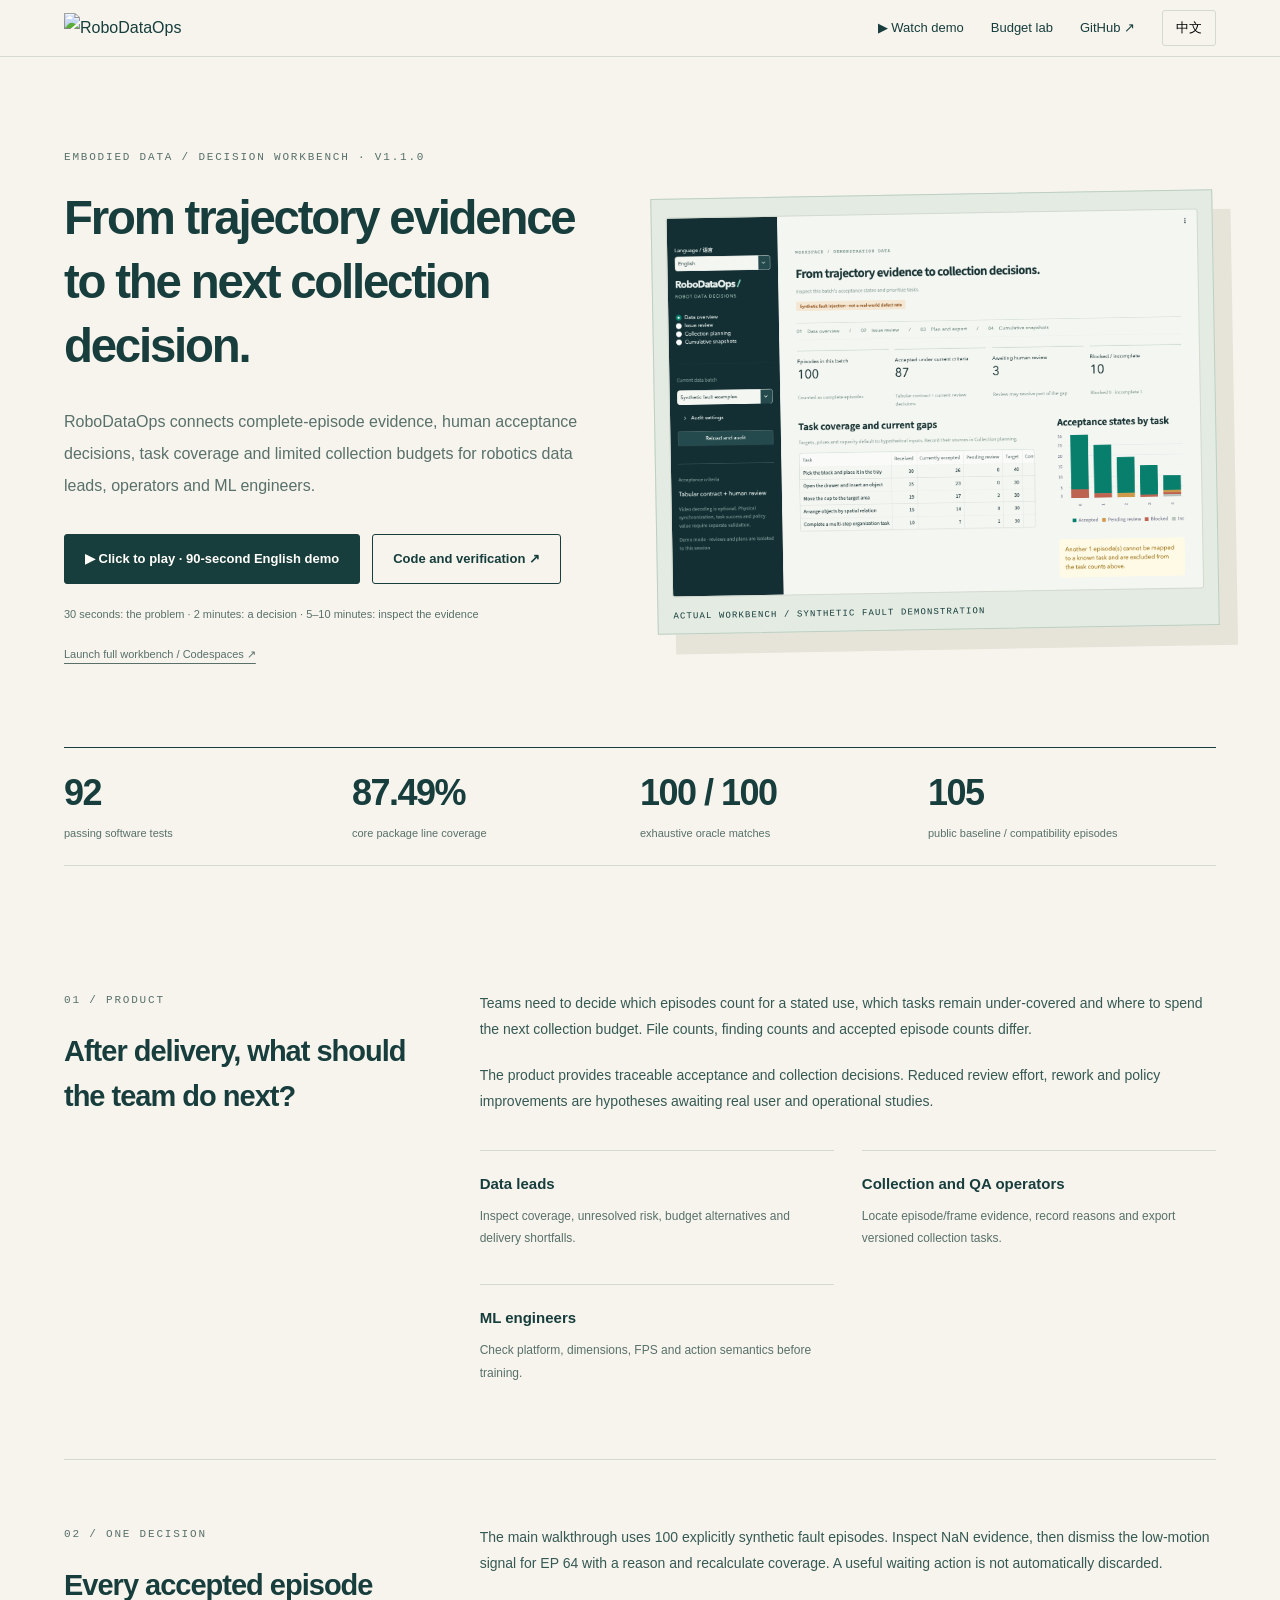
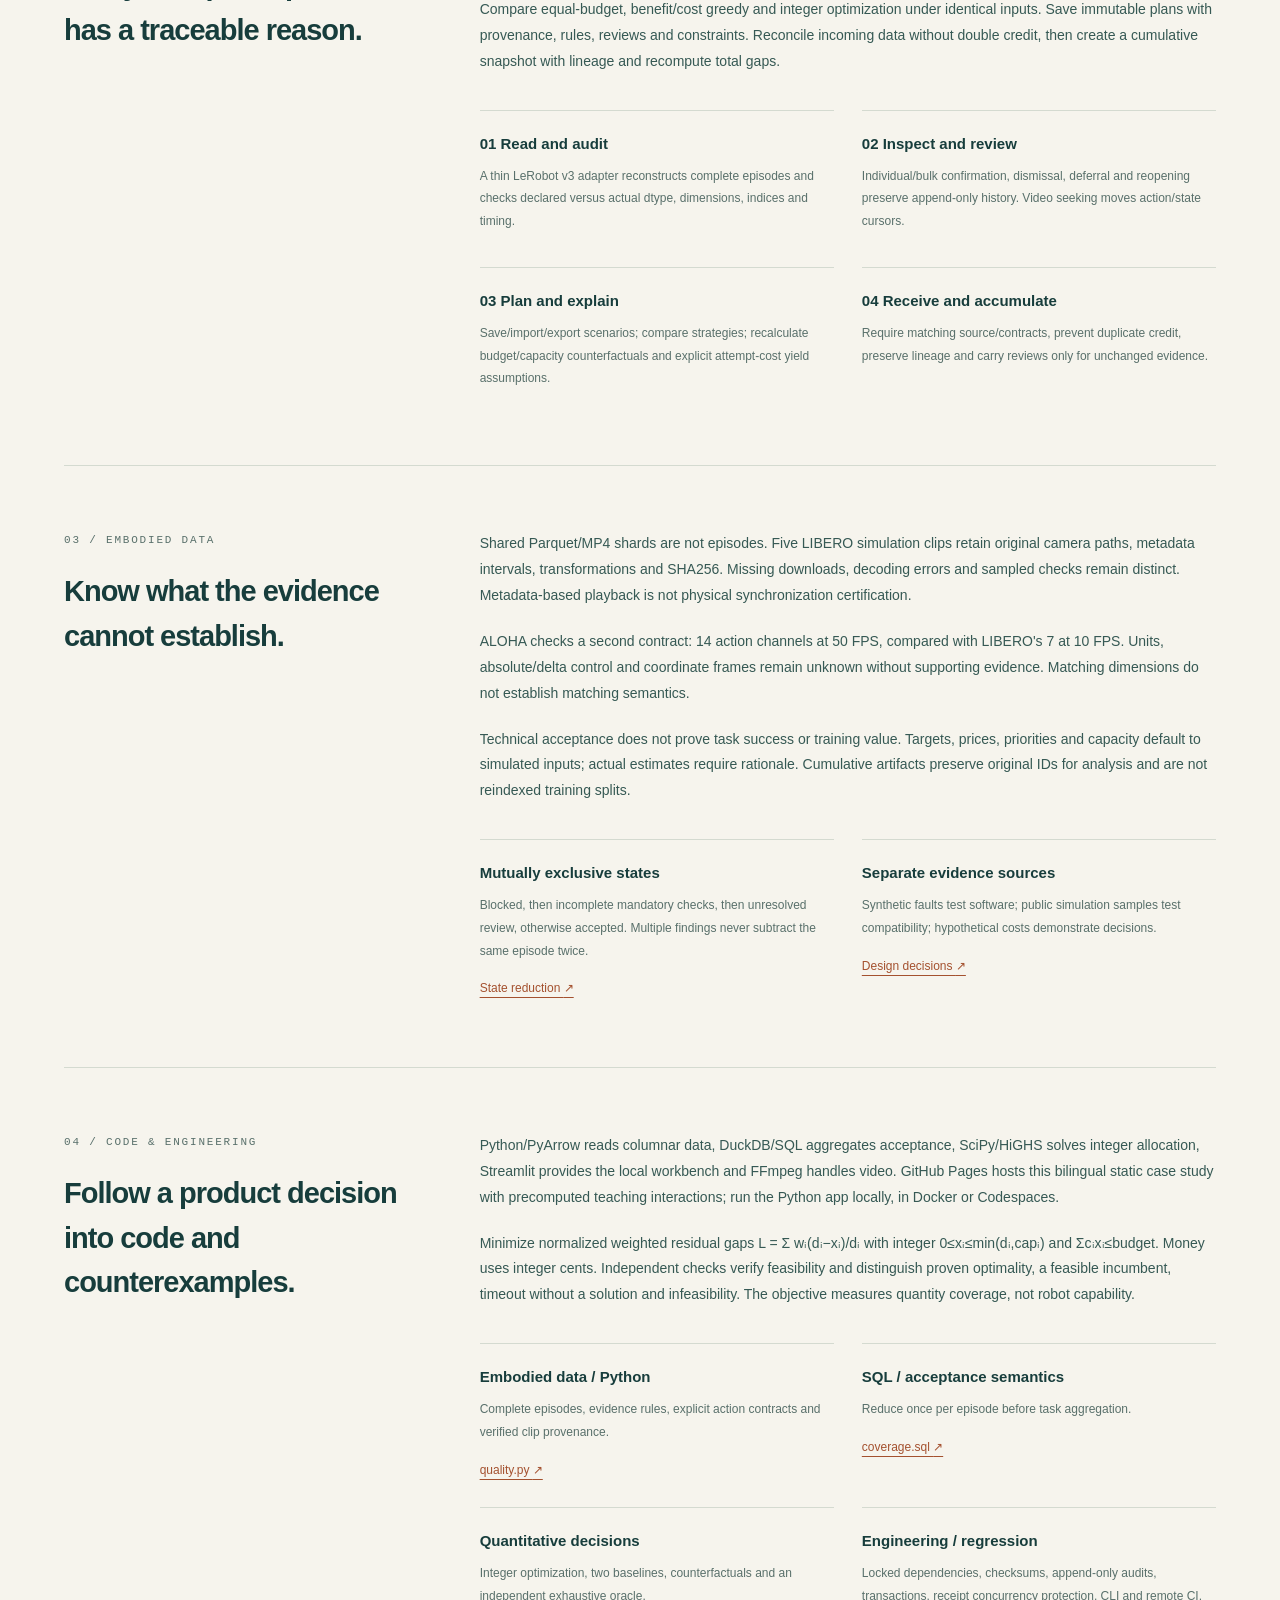
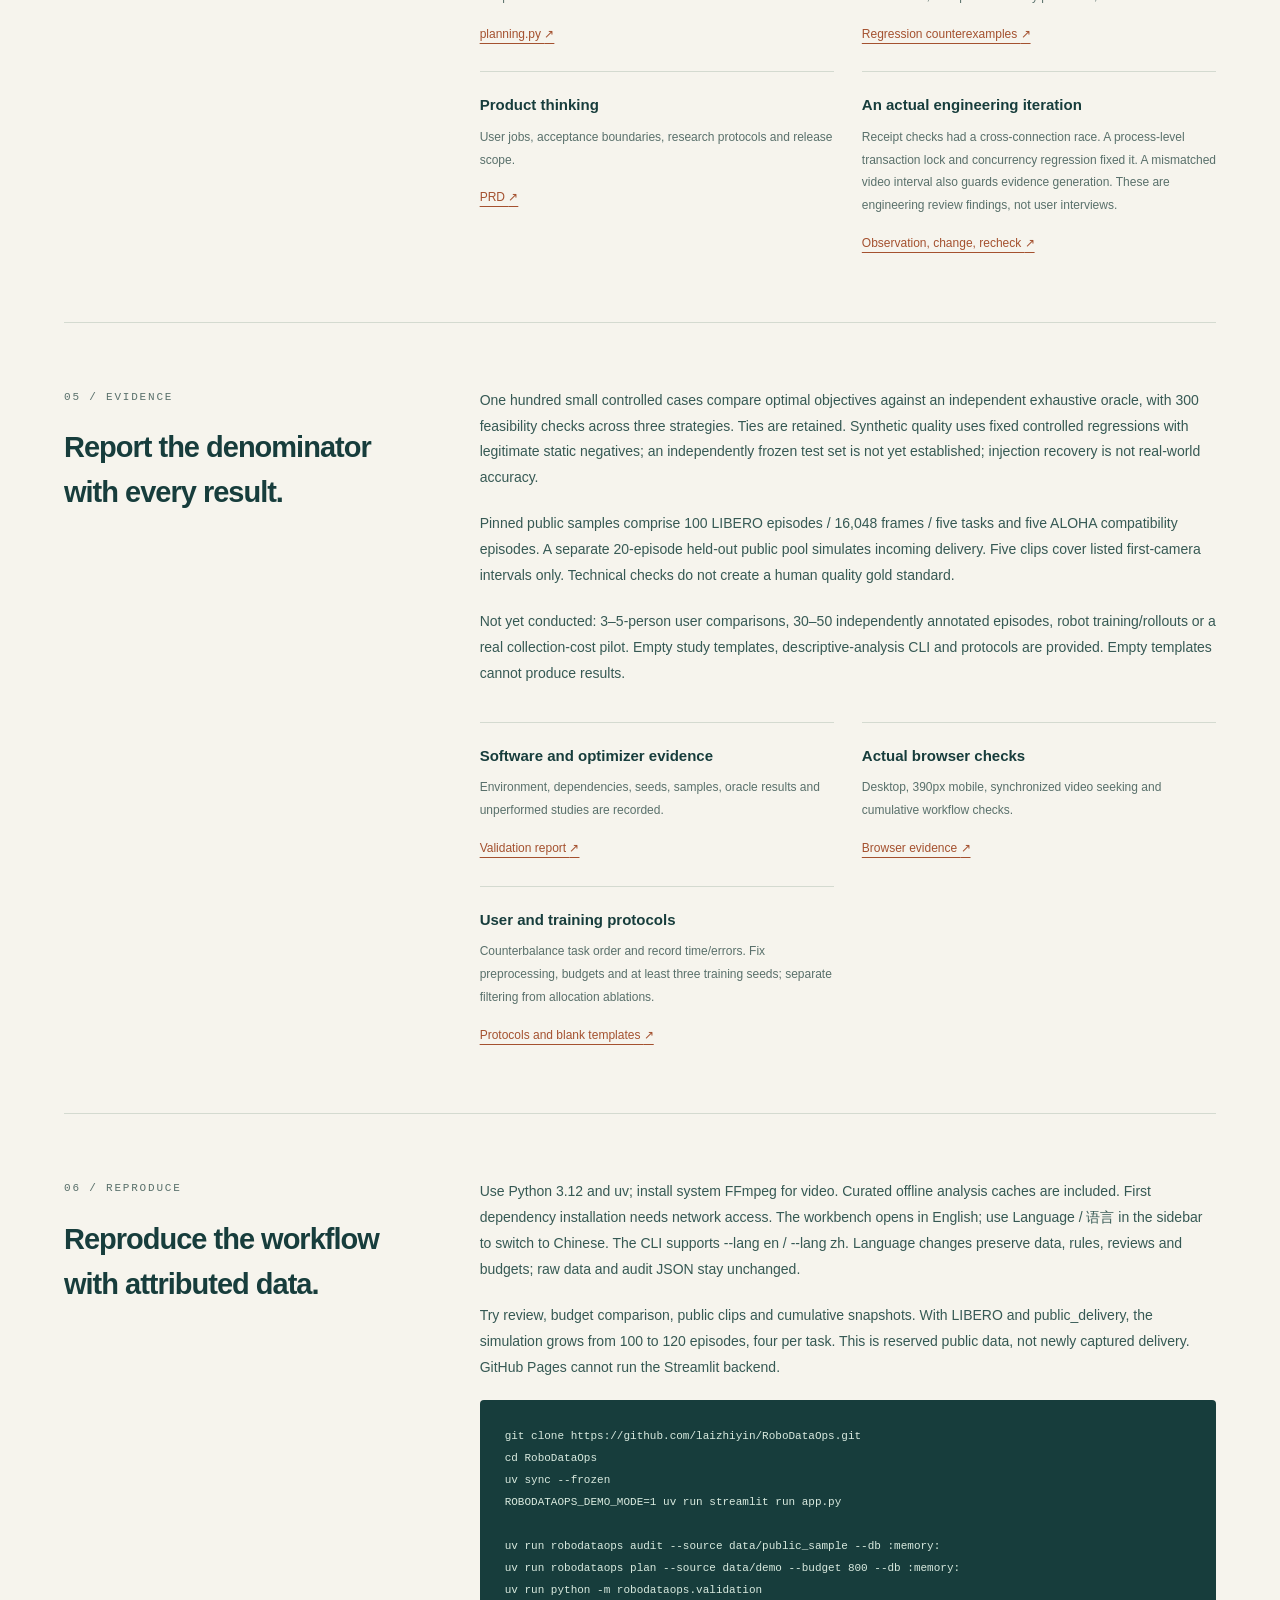
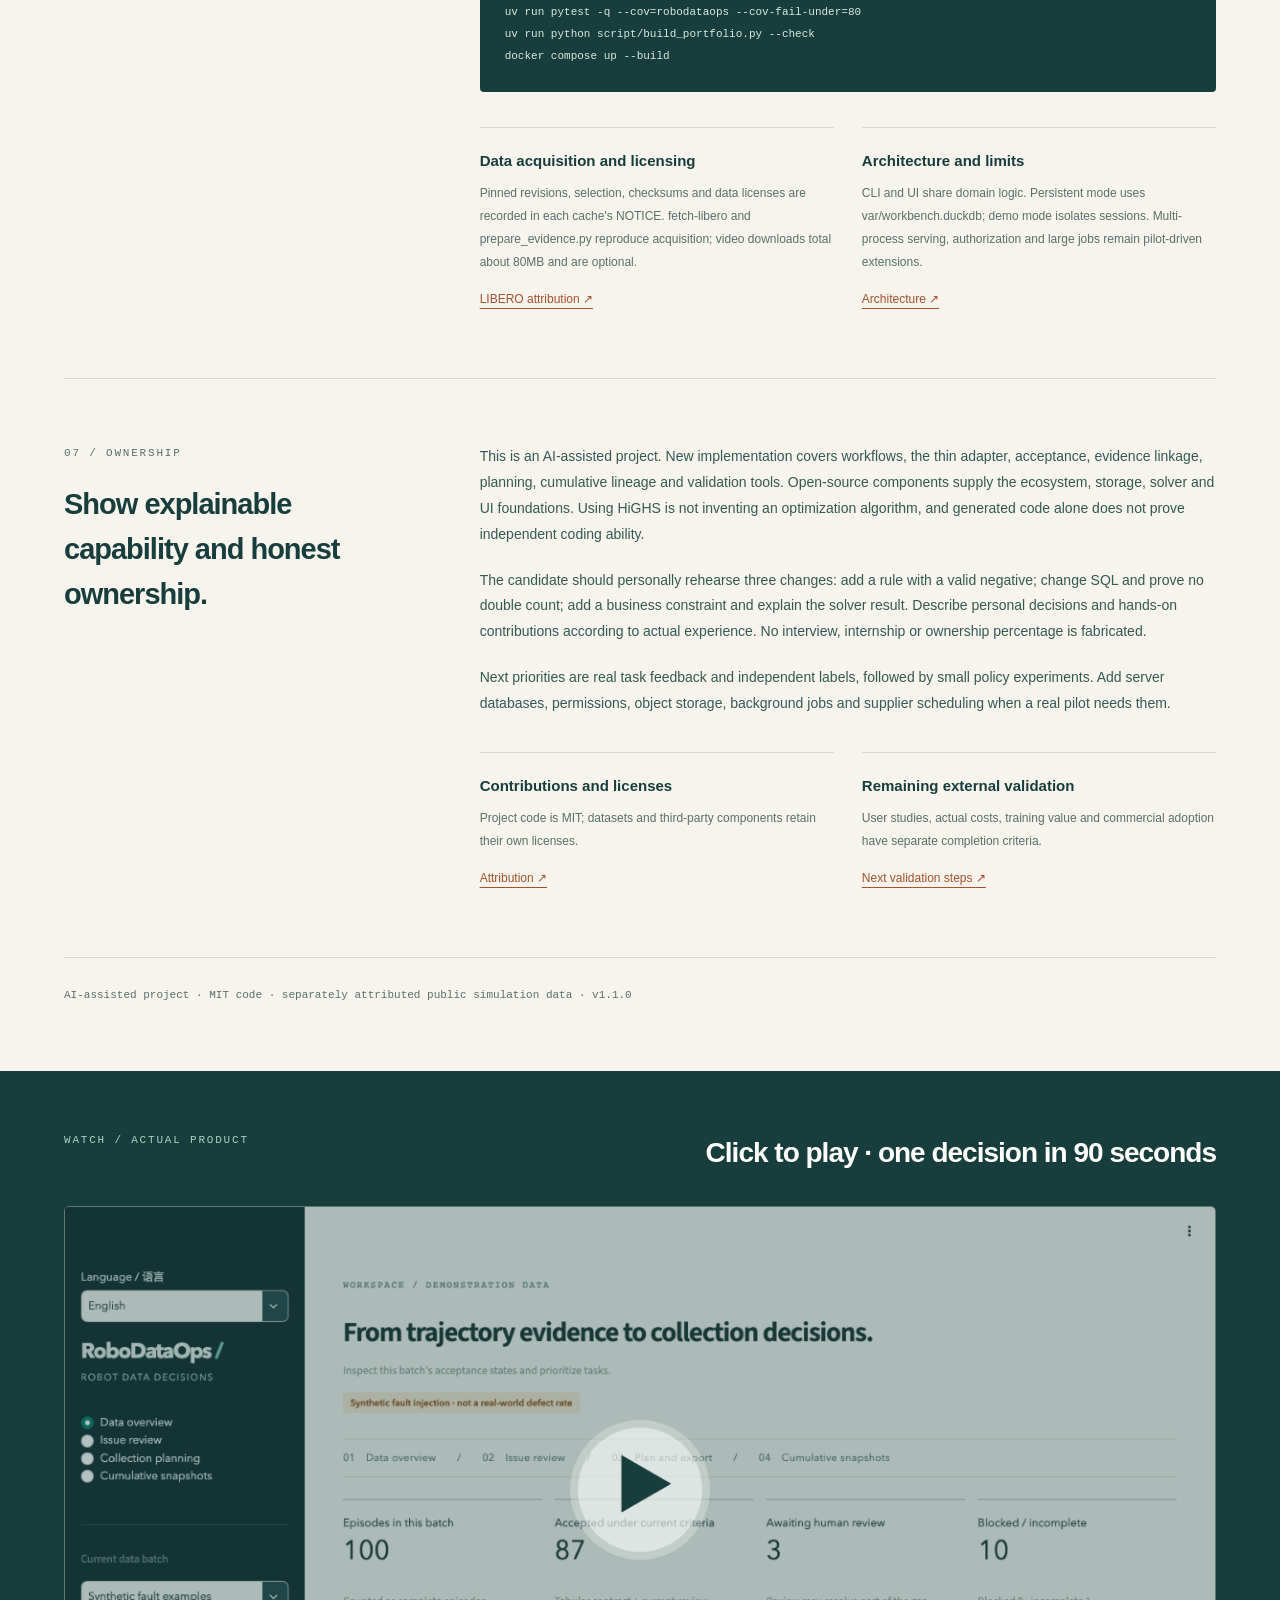
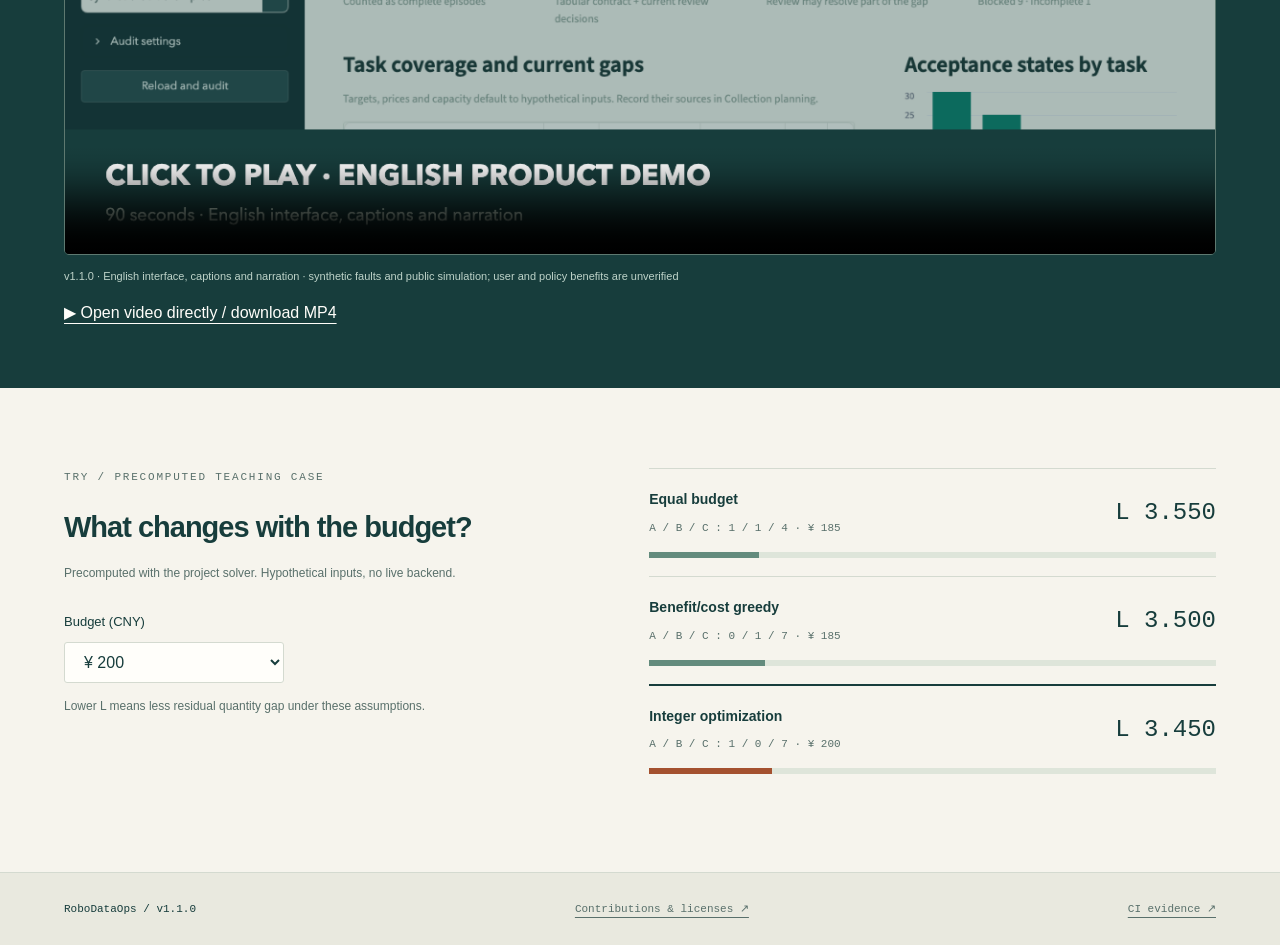
==== commit 24bf0f5e: "feat(branding): apply RoboDataOps concept 3 logo" ====
--- a/site/index.html
+++ b/site/index.html
@@ -1,6 +1,6 @@
 <!doctype html>
-<html lang="en"><head><meta charset="utf-8"><meta name="viewport" content="width=device-width,initial-scale=1"><meta name="description" content="RoboDataOps: a traceable embodied-data audit and collection decision workbench. Watch the product walkthrough, inspect code and explore verification evidence."><meta name="theme-color" content="#173d3c"><title>RoboDataOps — Trajectory evidence → collection decisions</title><link rel="stylesheet" href="assets/style.css"></head>
-<body><a class="skip" href="#main">Skip to content / 跳到内容</a><nav class="nav" aria-label="Main"><a class="brand" href="#">RoboDataOps<span> /</span></a><div class="nav-links"><a href="#demo" data-copy="demo">▶ Watch demo</a><a href="#simulation" data-copy="budget">Budget lab</a><a href="https://github.com/laizhiyin/RoboDataOps">GitHub ↗</a><button id="language" type="button" aria-label="Switch to Chinese">中文</button></div></nav>
+<html lang="en"><head><meta charset="utf-8"><meta name="viewport" content="width=device-width,initial-scale=1"><meta name="description" content="RoboDataOps: a traceable embodied-data audit and collection decision workbench. Watch the product walkthrough, inspect code and explore verification evidence."><meta name="theme-color" content="#173d3c"><title>RoboDataOps — Trajectory evidence → collection decisions</title><link rel="icon" type="image/svg+xml" href="assets/robodataops-mark.svg"><link rel="stylesheet" href="assets/style.css"></head>
+<body><a class="skip" href="#main">Skip to content / 跳到内容</a><nav class="nav" aria-label="Main"><a class="brand" href="#" aria-label="RoboDataOps home"><img class="brand-logo" src="assets/robodataops-logo.svg" alt="RoboDataOps"></a><div class="nav-links"><a href="#demo" data-copy="demo">▶ Watch demo</a><a href="#simulation" data-copy="budget">Budget lab</a><a href="https://github.com/laizhiyin/RoboDataOps">GitHub ↗</a><button id="language" type="button" aria-label="Switch to Chinese">中文</button></div></nav>
 <main id="main"><div data-language="en" ><header class="hero"><div class="hero-copy"><span class="eyebrow">EMBODIED DATA / DECISION WORKBENCH · V1.1.0</span><h1>From trajectory evidence to the next collection decision.</h1><p class="lede">RoboDataOps connects complete-episode evidence, human acceptance decisions, task coverage and limited collection budgets for robotics data leads, operators and ML engineers.</p><div class="actions"><a class="primary" href="?lang=en#demo">▶ Click to play · 90-second English demo</a><a class="secondary" href="#engineering-en">Code and verification ↗</a></div><p class="reading-path">30 seconds: the problem · 2 minutes: a decision · 5–10 minutes: inspect the evidence</p><p class="reading-path"><a href="https://codespaces.new/laizhiyin/RoboDataOps?quickstart=1">Launch full workbench / Codespaces ↗</a></p></div><figure class="product-shot"><img src="assets/overview-en.png" alt="RoboDataOps workbench: task coverage and acceptance states" width="1440" height="1100"><figcaption>ACTUAL WORKBENCH / SYNTHETIC FAULT DEMONSTRATION</figcaption></figure></header><div class="metrics"><a class="metric" href="https://github.com/laizhiyin/RoboDataOps/blob/v1.1.0/reports/test-summary.json"><strong>92</strong><span>passing software tests</span></a><a class="metric" href="https://github.com/laizhiyin/RoboDataOps/blob/v1.1.0/reports/test-summary.json"><strong>87.49%</strong><span>core package line coverage</span></a><a class="metric" href="https://github.com/laizhiyin/RoboDataOps/blob/v1.1.0/reports/validation.json"><strong>100 / 100</strong><span>exhaustive oracle matches</span></a><a class="metric" href="https://github.com/laizhiyin/RoboDataOps/blob/v1.1.0/reports/v1-evidence.json"><strong>105</strong><span>public baseline / compatibility episodes</span></a></div><section id="problem-en" class="chapter"><div class="chapter-title"><span class="eyebrow">01 / PRODUCT</span><h2>After delivery, what should the team do next?</h2></div><div class="chapter-body"><p>Teams need to decide which episodes count for a stated use, which tasks remain under-covered and where to spend the next collection budget. File counts, finding counts and accepted episode counts differ.</p><p>The product provides traceable acceptance and collection decisions. Reduced review effort, rework and policy improvements are hypotheses awaiting real user and operational studies.</p><div class="details"><article class="detail"><h3>Data leads</h3><p>Inspect coverage, unresolved risk, budget alternatives and delivery shortfalls.</p></article><article class="detail"><h3>Collection and QA operators</h3><p>Locate episode/frame evidence, record reasons and export versioned collection tasks.</p></article><article class="detail"><h3>ML engineers</h3><p>Check platform, dimensions, FPS and action semantics before training.</p></article></div></div></section><section id="workflow-en" class="chapter"><div class="chapter-title"><span class="eyebrow">02 / ONE DECISION</span><h2>Every accepted episode has a traceable reason.</h2></div><div class="chapter-body"><p>The main walkthrough uses 100 explicitly synthetic fault episodes. Inspect NaN evidence, then dismiss the low-motion signal for EP 64 with a reason and recalculate coverage. A useful waiting action is not automatically discarded.</p><p>Compare equal-budget, benefit/cost greedy and integer optimization under identical inputs. Save immutable plans with provenance, rules, reviews and constraints. Reconcile incoming data without double credit, then create a cumulative snapshot with lineage and recompute total gaps.</p><div class="details"><article class="detail"><h3>01 Read and audit</h3><p>A thin LeRobot v3 adapter reconstructs complete episodes and checks declared versus actual dtype, dimensions, indices and timing.</p></article><article class="detail"><h3>02 Inspect and review</h3><p>Individual/bulk confirmation, dismissal, deferral and reopening preserve append-only history. Video seeking moves action/state cursors.</p></article><article class="detail"><h3>03 Plan and explain</h3><p>Save/import/export scenarios; compare strategies; recalculate budget/capacity counterfactuals and explicit attempt-cost yield assumptions.</p></article><article class="detail"><h3>04 Receive and accumulate</h3><p>Require matching source/contracts, prevent duplicate credit, preserve lineage and carry reviews only for unchanged evidence.</p></article></div></div></section><section id="embodied-en" class="chapter"><div class="chapter-title"><span class="eyebrow">03 / EMBODIED DATA</span><h2>Know what the evidence cannot establish.</h2></div><div class="chapter-body"><p>Shared Parquet/MP4 shards are not episodes. Five LIBERO simulation clips retain original camera paths, metadata intervals, transformations and SHA256. Missing downloads, decoding errors and sampled checks remain distinct. Metadata-based playback is not physical synchronization certification.</p><p>ALOHA checks a second contract: 14 action channels at 50 FPS, compared with LIBERO&#x27;s 7 at 10 FPS. Units, absolute/delta control and coordinate frames remain unknown without supporting evidence. Matching dimensions do not establish matching semantics.</p><p>Technical acceptance does not prove task success or training value. Targets, prices, priorities and capacity default to simulated inputs; actual estimates require rationale. Cumulative artifacts preserve original IDs for analysis and are not reindexed training splits.</p><div class="details"><article class="detail"><h3>Mutually exclusive states</h3><p>Blocked, then incomplete mandatory checks, then unresolved review, otherwise accepted. Multiple findings never subtract the same episode twice.</p><a href="https://github.com/laizhiyin/RoboDataOps/blob/v1.1.0/src/robodataops/metrics.py">State reduction <span aria-hidden="true">↗</span></a></article><article class="detail"><h3>Separate evidence sources</h3><p>Synthetic faults test software; public simulation samples test compatibility; hypothetical costs demonstrate decisions.</p><a href="https://github.com/laizhiyin/RoboDataOps/blob/v1.1.0/docs/decisions.md">Design decisions <span aria-hidden="true">↗</span></a></article></div></div></section><section id="engineering-en" class="chapter"><div class="chapter-title"><span class="eyebrow">04 / CODE &amp; ENGINEERING</span><h2>Follow a product decision into code and counterexamples.</h2></div><div class="chapter-body"><p>Python/PyArrow reads columnar data, DuckDB/SQL aggregates acceptance, SciPy/HiGHS solves integer allocation, Streamlit provides the local workbench and FFmpeg handles video. GitHub Pages hosts this bilingual static case study with precomputed teaching interactions; run the Python app locally, in Docker or Codespaces.</p><p>Minimize normalized weighted residual gaps L = Σ wᵢ(dᵢ−xᵢ)/dᵢ with integer 0≤xᵢ≤min(dᵢ,capᵢ) and Σcᵢxᵢ≤budget. Money uses integer cents. Independent checks verify feasibility and distinguish proven optimality, a feasible incumbent, timeout without a solution and infeasibility. The objective measures quantity coverage, not robot capability.</p><div class="details"><article class="detail"><h3>Embodied data / Python</h3><p>Complete episodes, evidence rules, explicit action contracts and verified clip provenance.</p><a href="https://github.com/laizhiyin/RoboDataOps/blob/v1.1.0/src/robodataops/quality.py">quality.py <span aria-hidden="true">↗</span></a></article><article class="detail"><h3>SQL / acceptance semantics</h3><p>Reduce once per episode before task aggregation.</p><a href="https://github.com/laizhiyin/RoboDataOps/blob/v1.1.0/src/robodataops/sql/coverage.sql">coverage.sql <span aria-hidden="true">↗</span></a></article><article class="detail"><h3>Quantitative decisions</h3><p>Integer optimization, two baselines, counterfactuals and an independent exhaustive oracle.</p><a href="https://github.com/laizhiyin/RoboDataOps/blob/v1.1.0/src/robodataops/planning.py">planning.py <span aria-hidden="true">↗</span></a></article><article class="detail"><h3>Engineering / regression</h3><p>Locked dependencies, checksums, append-only audits, transactions, receipt concurrency protection, CLI and remote CI.</p><a href="https://github.com/laizhiyin/RoboDataOps/blob/v1.1.0/tests/test_review_regressions.py">Regression counterexamples <span aria-hidden="true">↗</span></a></article><article class="detail"><h3>Product thinking</h3><p>User jobs, acceptance boundaries, research protocols and release scope.</p><a href="https://github.com/laizhiyin/RoboDataOps/blob/v1.1.0/docs/PRD.md">PRD <span aria-hidden="true">↗</span></a></article><article class="detail"><h3>An actual engineering iteration</h3><p>Receipt checks had a cross-connection race. A process-level transaction lock and concurrency regression fixed it. A mismatched video interval also guards evidence generation. These are engineering review findings, not user interviews.</p><a href="https://github.com/laizhiyin/RoboDataOps/blob/v1.1.0/docs/iteration-log.md">Observation, change, recheck <span aria-hidden="true">↗</span></a></article></div></div></section><section id="validation-en" class="chapter"><div class="chapter-title"><span class="eyebrow">05 / EVIDENCE</span><h2>Report the denominator with every result.</h2></div><div class="chapter-body"><p>One hundred small controlled cases compare optimal objectives against an independent exhaustive oracle, with 300 feasibility checks across three strategies. Ties are retained. Synthetic quality uses fixed controlled regressions with legitimate static negatives; an independently frozen test set is not yet established; injection recovery is not real-world accuracy.</p><p>Pinned public samples comprise 100 LIBERO episodes / 16,048 frames / five tasks and five ALOHA compatibility episodes. A separate 20-episode held-out public pool simulates incoming delivery. Five clips cover listed first-camera intervals only. Technical checks do not create a human quality gold standard.</p><p>Not yet conducted: 3–5-person user comparisons, 30–50 independently annotated episodes, robot training/rollouts or a real collection-cost pilot. Empty study templates, descriptive-analysis CLI and protocols are provided. Empty templates cannot produce results.</p><div class="details"><article class="detail"><h3>Software and optimizer evidence</h3><p>Environment, dependencies, seeds, samples, oracle results and unperformed studies are recorded.</p><a href="https://github.com/laizhiyin/RoboDataOps/blob/v1.1.0/reports/validation.md">Validation report <span aria-hidden="true">↗</span></a></article><article class="detail"><h3>Actual browser checks</h3><p>Desktop, 390px mobile, synchronized video seeking and cumulative workflow checks.</p><a href="https://github.com/laizhiyin/RoboDataOps/blob/v1.1.0/reports/browser-smoke.json">Browser evidence <span aria-hidden="true">↗</span></a></article><article class="detail"><h3>User and training protocols</h3><p>Counterbalance task order and record time/errors. Fix preprocessing, budgets and at least three training seeds; separate filtering from allocation ablations.</p><a href="https://github.com/laizhiyin/RoboDataOps/blob/v1.1.0/docs/research/README.md">Protocols and blank templates <span aria-hidden="true">↗</span></a></article></div></div></section><section id="reproduce-en" class="chapter"><div class="chapter-title"><span class="eyebrow">06 / REPRODUCE</span><h2>Reproduce the workflow with attributed data.</h2></div><div class="chapter-body"><p>Use Python 3.12 and uv; install system FFmpeg for video. Curated offline analysis caches are included. First dependency installation needs network access. The workbench opens in English; use Language / 语言 in the sidebar to switch to Chinese. The CLI supports --lang en / --lang zh. Language changes preserve data, rules, reviews and budgets; raw data and audit JSON stay unchanged.</p><p>Try review, budget comparison, public clips and cumulative snapshots. With LIBERO and public_delivery, the simulation grows from 100 to 120 episodes, four per task. This is reserved public data, not newly captured delivery. GitHub Pages cannot run the Streamlit backend.</p><pre><code>git clone https://github.com/laizhiyin/RoboDataOps.git
 cd RoboDataOps
 uv sync --frozen
--- a/site/assets/style.css
+++ b/site/assets/style.css
@@ -1,4 +1,4 @@
 @charset "UTF-8";
 :root{--ink:#173d3c;--muted:#59706b;--paper:#f6f4ed;--line:#d4dad0;--accent:#a4512f;--green:#cce7d6;--white:#fffefa;--mono:'SFMono-Regular',Consolas,monospace}
-*{box-sizing:border-box}html{scroll-behavior:smooth;scroll-padding-top:100px}body{margin:0;background:var(--paper);color:var(--ink);font-family:'Avenir Next','PingFang SC','Microsoft YaHei',sans-serif;line-height:1.85}a{color:inherit;text-underline-offset:5px}a:hover{color:var(--accent)}button,select{font:inherit}button,a,select{touch-action:manipulation}:focus-visible{outline:3px solid var(--accent);outline-offset:5px}[hidden]{display:none!important}.skip{position:absolute;left:12px;top:-100px;background:var(--white);padding:12px;z-index:20}.skip:focus{top:8px}.nav{position:sticky;top:0;z-index:10;display:flex;justify-content:space-between;align-items:center;gap:20px;padding:17px max(5vw,20px);background:var(--paper);border-bottom:1px solid var(--line)}.brand{font-size:23px;letter-spacing:-1.1px;text-decoration:none;font-weight:750}.brand span{color:var(--accent)}.nav-links{display:flex;align-items:center;gap:27px;font-size:13px}.nav-links a{text-decoration:none}.nav button{border:1px solid var(--line);background:transparent;padding:5px 13px;border-radius:3px;cursor:pointer}main{max-width:1600px;margin:auto}.hero{display:grid;grid-template-columns:1fr 1.05fr;gap:55px;align-items:center;padding:90px 5vw 70px;min-height:690px}.eyebrow{font:11px/1.7 var(--mono);letter-spacing:1.8px;color:var(--muted);display:block;margin-bottom:19px}h1{font-size:clamp(36px,3.7vw,62px);line-height:1.35;letter-spacing:-2.2px;font-weight:650;margin:0 0 28px;max-width:690px}.lede{font-size:16px;max-width:590px;color:var(--muted);line-height:2}.actions{display:flex;flex-wrap:wrap;gap:12px;margin-top:32px}.actions a{text-decoration:none;border:1px solid var(--ink);padding:12px 20px;font-size:13px;font-weight:650;border-radius:3px}.primary{background:var(--ink);color:var(--white)}.primary:hover{background:#2c5350;color:var(--white)}.secondary{background:transparent}.reading-path{font-size:11px;color:var(--muted);margin-top:20px}.product-shot{margin:0;padding:18px 14px 12px;border:1px solid #bdcfc2;background:#e3ebe2;transform:rotate(-1deg);box-shadow:18px 20px 0 #e6e4d9}.product-shot img{display:block;width:100%;height:380px;object-fit:cover;object-position:top;border:1px solid var(--line);border-radius:3px}.product-shot figcaption{font:9px var(--mono);letter-spacing:1.1px;padding:14px 1px 0}.metrics{display:grid;grid-template-columns:repeat(4,1fr);margin:0 5vw 60px;border-top:1px solid var(--ink);border-bottom:1px solid var(--line)}.metric{display:block;text-decoration:none;padding:22px 25px 22px 0}.metric strong{display:block;font-size:36px;letter-spacing:-1.5px;font-weight:550;line-height:1.3}.metric span{display:block;font-size:11px;color:var(--muted);margin-top:6px}.chapter{display:grid;grid-template-columns:1fr 2.1fr;gap:65px;margin:0 5vw;padding:65px 0;border-bottom:1px solid var(--line)}h2{font-size:29px;line-height:1.55;font-weight:600;letter-spacing:-1px;margin:0;max-width:570px}.chapter-body>p{margin:0 0 20px;color:#365954;font-size:14px}.details{display:grid;grid-template-columns:repeat(2,minmax(0,1fr));gap:24px 28px;margin-top:35px}.detail{border-top:1px solid var(--line);padding-top:19px}.detail h3{font-size:15px;margin:0 0 7px;font-weight:650}.detail p{font-size:12px;line-height:1.9;color:var(--muted);margin:0 0 10px}.detail a{font-size:12px;color:var(--accent)}pre{background:var(--ink);color:#d9eadf;padding:25px;border-radius:4px;overflow:auto;font:11px/2 var(--mono);max-width:100%}.chapter-body{min-width:0}.footer-note{font:11px/2 var(--mono);color:var(--muted);margin:26px 5vw}.media-section{background:var(--ink);padding:60px 5vw;color:var(--white);margin-top:65px}.media-section .eyebrow{color:#afd1c3}.section-label{display:flex;justify-content:space-between;align-items:start;gap:30px;margin-bottom:32px}.section-label h2{font-size:28px}.section-label h2 span,.budget-section h2 span{font-weight:400;font-size:20px;color:#bcd4ca}.media-section video{display:block;width:100%;max-height:740px;border:1px solid #5e7970;background:#0e2929;border-radius:5px}.caption{font-size:11px;line-height:1.9;color:var(--muted)}.media-section .caption{color:#bed3c9}.budget-section{padding:80px 5vw;display:grid;grid-template-columns:1fr 1.1fr;gap:70px}.budget-section h2 span{color:var(--muted)}.budget-section p{font-size:12px;color:var(--muted)}.budget-section label{display:block;margin:25px 0 8px;font-size:13px}.budget-section select{background:var(--white);border:1px solid var(--line);padding:10px 40px 10px 15px;width:220px;border-radius:3px;color:var(--ink)}.result{border-top:1px solid var(--line);display:grid;grid-template-columns:1fr auto;gap:4px;padding:18px 0}.result h3{font-size:14px;margin:0}.result strong{font:24px var(--mono);align-self:center;grid-column:2;grid-row:1/3}.result p{margin:0;font:11px/2 var(--mono)}.result.optimal{border-top:2px solid var(--ink)}.bar{height:6px;background:#dee5da;grid-column:1/3;margin-top:9px}.bar span{display:block;height:100%;background:#638b7d}.optimal .bar span{background:var(--accent)}footer{background:#e9e9df;border-top:1px solid var(--line);padding:25px 5vw;display:flex;justify-content:space-between;gap:20px;font:11px/2 var(--mono)}footer a{color:var(--muted)}
-@media(min-width:1600px){.hero,.media-section,.budget-section{padding-left:80px;padding-right:80px}}@media(max-width:1000px){.hero{gap:25px;padding-top:65px;min-height:620px}.product-shot img{height:300px}.chapter{gap:32px;grid-template-columns:1fr 1.6fr}h2{font-size:24px}.budget-section{gap:35px}h1{letter-spacing:-1.4px}}@media(max-width:700px){.nav{padding:14px 20px}.brand{font-size:19px}.nav-links{gap:13px;font-size:11px}.nav-links a:first-child{display:none}.nav button{padding:3px 8px}.hero{display:block;padding:48px 22px}.hero h1{font-size:36px}.product-shot{margin:35px 5px 0 0;box-shadow:8px 10px 0 #e6e4d9}.product-shot img{height:260px}.metrics{grid-template-columns:repeat(2,1fr);margin:12px 22px 20px}.metric{padding:17px 0}.metric strong{font-size:30px}.chapter{display:block;margin:0 22px;padding:38px 0}.chapter-title{margin-bottom:25px}.chapter h2{font-size:25px}.eyebrow{margin-bottom:10px}.details{gap:18px 20px;margin-top:25px}.detail h3{font-size:14px}.detail p{font-size:12px}.chapter-body>p{font-size:14px}.section-label{display:block}.section-label h2{font-size:24px}.media-section{margin-top:35px;padding:35px 22px}.budget-section{display:block;padding:45px 22px}#scenario-results{margin-top:30px}.footer-note{margin:20px 22px;font-size:10px}footer{padding:24px 22px;flex-direction:column;gap:8px}pre{font-size:10px;padding:17px}.actions a{padding:10px 14px}.reading-path{font-size:10px}}@media(prefers-reduced-motion:reduce){html{scroll-behavior:auto}*{transition:none!important;animation:none!important}}
+*{box-sizing:border-box}html{scroll-behavior:smooth;scroll-padding-top:100px}body{margin:0;background:var(--paper);color:var(--ink);font-family:'Avenir Next','PingFang SC','Microsoft YaHei',sans-serif;line-height:1.85}a{color:inherit;text-underline-offset:5px}a:hover{color:var(--accent)}button,select{font:inherit}button,a,select{touch-action:manipulation}:focus-visible{outline:3px solid var(--accent);outline-offset:5px}[hidden]{display:none!important}.skip{position:absolute;left:12px;top:-100px;background:var(--white);padding:12px;z-index:20}.skip:focus{top:8px}.nav{position:sticky;top:0;z-index:10;display:flex;justify-content:space-between;align-items:center;gap:20px;padding:10px max(5vw,20px);background:var(--paper);border-bottom:1px solid var(--line)}.brand{display:flex;align-items:center;flex:0 0 auto;text-decoration:none}.brand-logo{display:block;width:168px;height:auto}.nav-links{display:flex;align-items:center;gap:27px;font-size:13px}.nav-links a{text-decoration:none}.nav button{border:1px solid var(--line);background:transparent;padding:5px 13px;border-radius:3px;cursor:pointer}main{max-width:1600px;margin:auto}.hero{display:grid;grid-template-columns:1fr 1.05fr;gap:55px;align-items:center;padding:90px 5vw 70px;min-height:690px}.eyebrow{font:11px/1.7 var(--mono);letter-spacing:1.8px;color:var(--muted);display:block;margin-bottom:19px}h1{font-size:clamp(36px,3.7vw,62px);line-height:1.35;letter-spacing:-2.2px;font-weight:650;margin:0 0 28px;max-width:690px}.lede{font-size:16px;max-width:590px;color:var(--muted);line-height:2}.actions{display:flex;flex-wrap:wrap;gap:12px;margin-top:32px}.actions a{text-decoration:none;border:1px solid var(--ink);padding:12px 20px;font-size:13px;font-weight:650;border-radius:3px}.primary{background:var(--ink);color:var(--white)}.primary:hover{background:#2c5350;color:var(--white)}.secondary{background:transparent}.reading-path{font-size:11px;color:var(--muted);margin-top:20px}.product-shot{margin:0;padding:18px 14px 12px;border:1px solid #bdcfc2;background:#e3ebe2;transform:rotate(-1deg);box-shadow:18px 20px 0 #e6e4d9}.product-shot img{display:block;width:100%;height:380px;object-fit:cover;object-position:top;border:1px solid var(--line);border-radius:3px}.product-shot figcaption{font:9px var(--mono);letter-spacing:1.1px;padding:14px 1px 0}.metrics{display:grid;grid-template-columns:repeat(4,1fr);margin:0 5vw 60px;border-top:1px solid var(--ink);border-bottom:1px solid var(--line)}.metric{display:block;text-decoration:none;padding:22px 25px 22px 0}.metric strong{display:block;font-size:36px;letter-spacing:-1.5px;font-weight:550;line-height:1.3}.metric span{display:block;font-size:11px;color:var(--muted);margin-top:6px}.chapter{display:grid;grid-template-columns:1fr 2.1fr;gap:65px;margin:0 5vw;padding:65px 0;border-bottom:1px solid var(--line)}h2{font-size:29px;line-height:1.55;font-weight:600;letter-spacing:-1px;margin:0;max-width:570px}.chapter-body>p{margin:0 0 20px;color:#365954;font-size:14px}.details{display:grid;grid-template-columns:repeat(2,minmax(0,1fr));gap:24px 28px;margin-top:35px}.detail{border-top:1px solid var(--line);padding-top:19px}.detail h3{font-size:15px;margin:0 0 7px;font-weight:650}.detail p{font-size:12px;line-height:1.9;color:var(--muted);margin:0 0 10px}.detail a{font-size:12px;color:var(--accent)}pre{background:var(--ink);color:#d9eadf;padding:25px;border-radius:4px;overflow:auto;font:11px/2 var(--mono);max-width:100%}.chapter-body{min-width:0}.footer-note{font:11px/2 var(--mono);color:var(--muted);margin:26px 5vw}.media-section{background:var(--ink);padding:60px 5vw;color:var(--white);margin-top:65px}.media-section .eyebrow{color:#afd1c3}.section-label{display:flex;justify-content:space-between;align-items:start;gap:30px;margin-bottom:32px}.section-label h2{font-size:28px}.section-label h2 span,.budget-section h2 span{font-weight:400;font-size:20px;color:#bcd4ca}.media-section video{display:block;width:100%;max-height:740px;border:1px solid #5e7970;background:#0e2929;border-radius:5px}.caption{font-size:11px;line-height:1.9;color:var(--muted)}.media-section .caption{color:#bed3c9}.budget-section{padding:80px 5vw;display:grid;grid-template-columns:1fr 1.1fr;gap:70px}.budget-section h2 span{color:var(--muted)}.budget-section p{font-size:12px;color:var(--muted)}.budget-section label{display:block;margin:25px 0 8px;font-size:13px}.budget-section select{background:var(--white);border:1px solid var(--line);padding:10px 40px 10px 15px;width:220px;border-radius:3px;color:var(--ink)}.result{border-top:1px solid var(--line);display:grid;grid-template-columns:1fr auto;gap:4px;padding:18px 0}.result h3{font-size:14px;margin:0}.result strong{font:24px var(--mono);align-self:center;grid-column:2;grid-row:1/3}.result p{margin:0;font:11px/2 var(--mono)}.result.optimal{border-top:2px solid var(--ink)}.bar{height:6px;background:#dee5da;grid-column:1/3;margin-top:9px}.bar span{display:block;height:100%;background:#638b7d}.optimal .bar span{background:var(--accent)}footer{background:#e9e9df;border-top:1px solid var(--line);padding:25px 5vw;display:flex;justify-content:space-between;gap:20px;font:11px/2 var(--mono)}footer a{color:var(--muted)}
+@media(min-width:1600px){.hero,.media-section,.budget-section{padding-left:80px;padding-right:80px}}@media(max-width:1000px){.hero{gap:25px;padding-top:65px;min-height:620px}.product-shot img{height:300px}.chapter{gap:32px;grid-template-columns:1fr 1.6fr}h2{font-size:24px}.budget-section{gap:35px}h1{letter-spacing:-1.4px}}@media(max-width:700px){.nav{padding:10px 20px}.brand-logo{width:142px}.nav-links{gap:13px;font-size:11px}.nav-links a:first-child{display:none}.nav button{padding:3px 8px}.hero{display:block;padding:48px 22px}.hero h1{font-size:36px}.product-shot{margin:35px 5px 0 0;box-shadow:8px 10px 0 #e6e4d9}.product-shot img{height:260px}.metrics{grid-template-columns:repeat(2,1fr);margin:12px 22px 20px}.metric{padding:17px 0}.metric strong{font-size:30px}.chapter{display:block;margin:0 22px;padding:38px 0}.chapter-title{margin-bottom:25px}.chapter h2{font-size:25px}.eyebrow{margin-bottom:10px}.details{gap:18px 20px;margin-top:25px}.detail h3{font-size:14px}.detail p{font-size:12px}.chapter-body>p{font-size:14px}.section-label{display:block}.section-label h2{font-size:24px}.media-section{margin-top:35px;padding:35px 22px}.budget-section{display:block;padding:45px 22px}#scenario-results{margin-top:30px}.footer-note{margin:20px 22px;font-size:10px}footer{padding:24px 22px;flex-direction:column;gap:8px}pre{font-size:10px;padding:17px}.actions a{padding:10px 14px}.reading-path{font-size:10px}}@media(prefers-reduced-motion:reduce){html{scroll-behavior:auto}*{transition:none!important;animation:none!important}}
